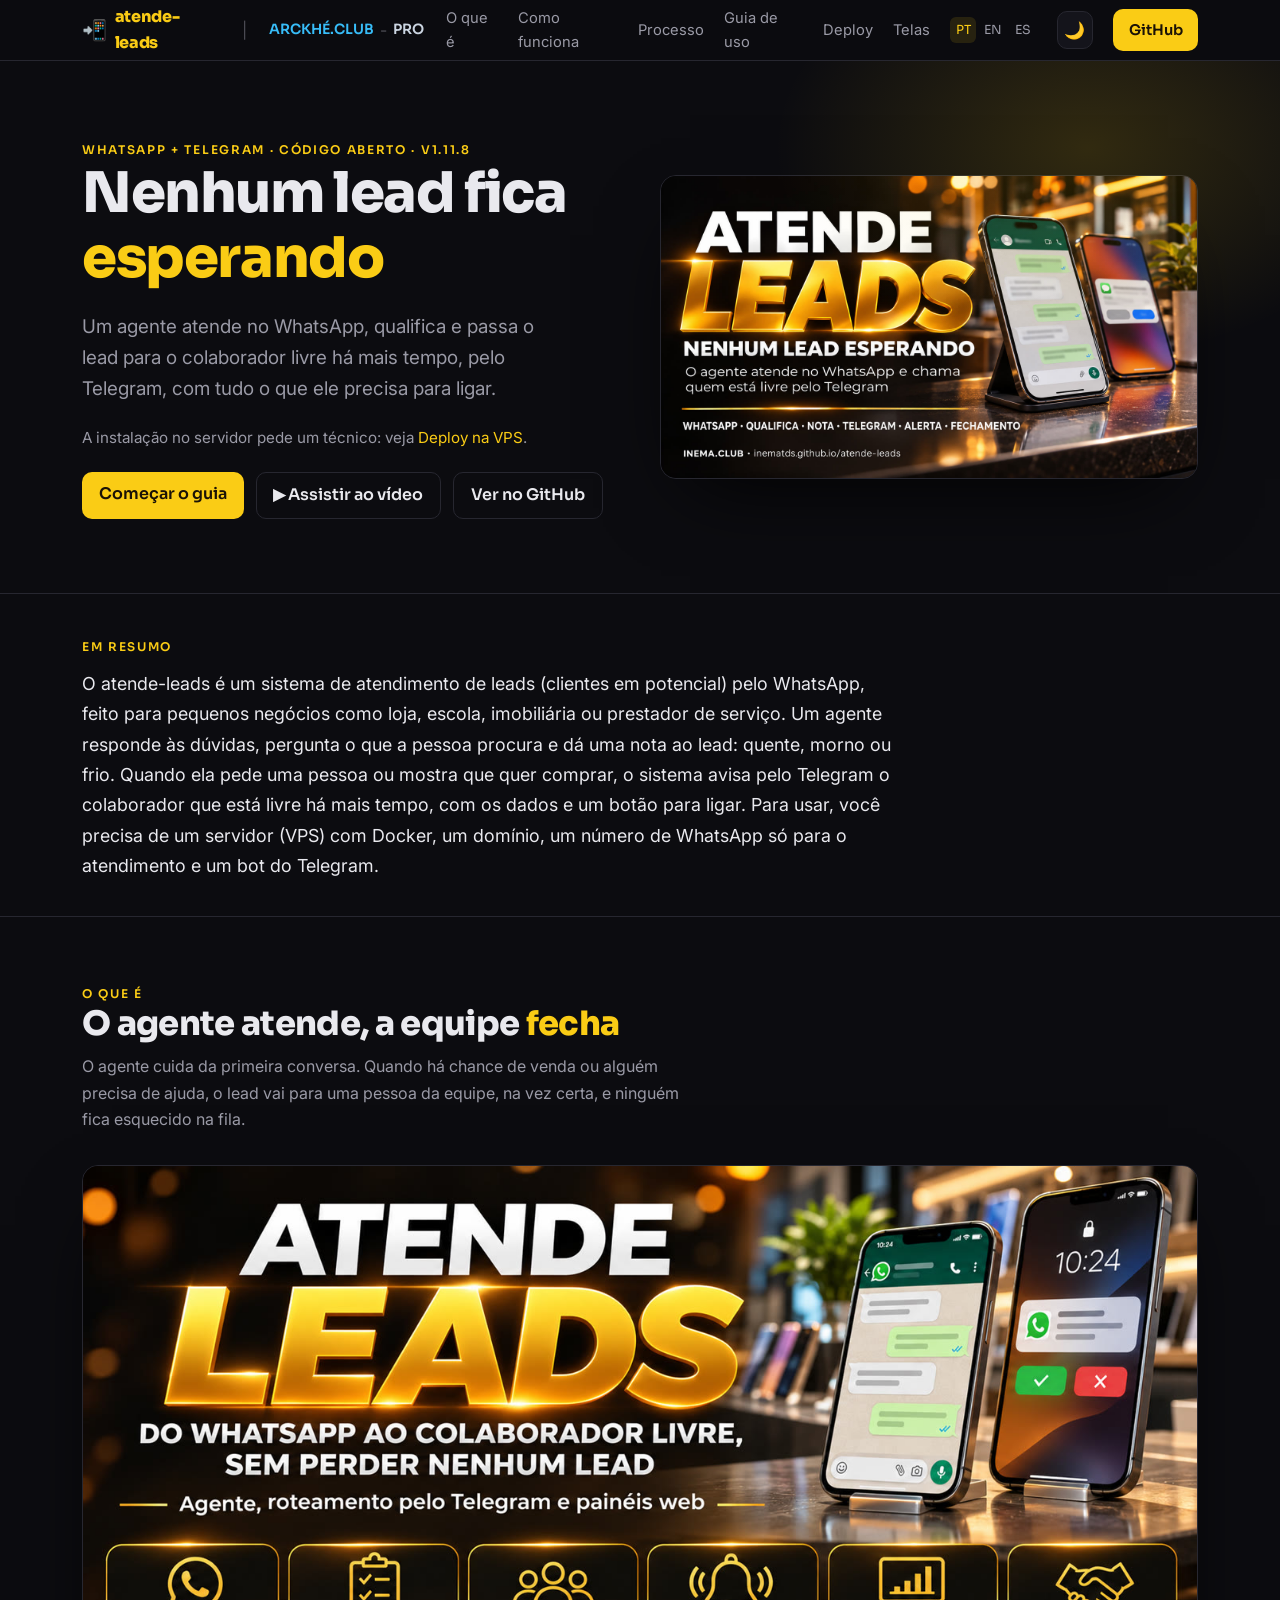
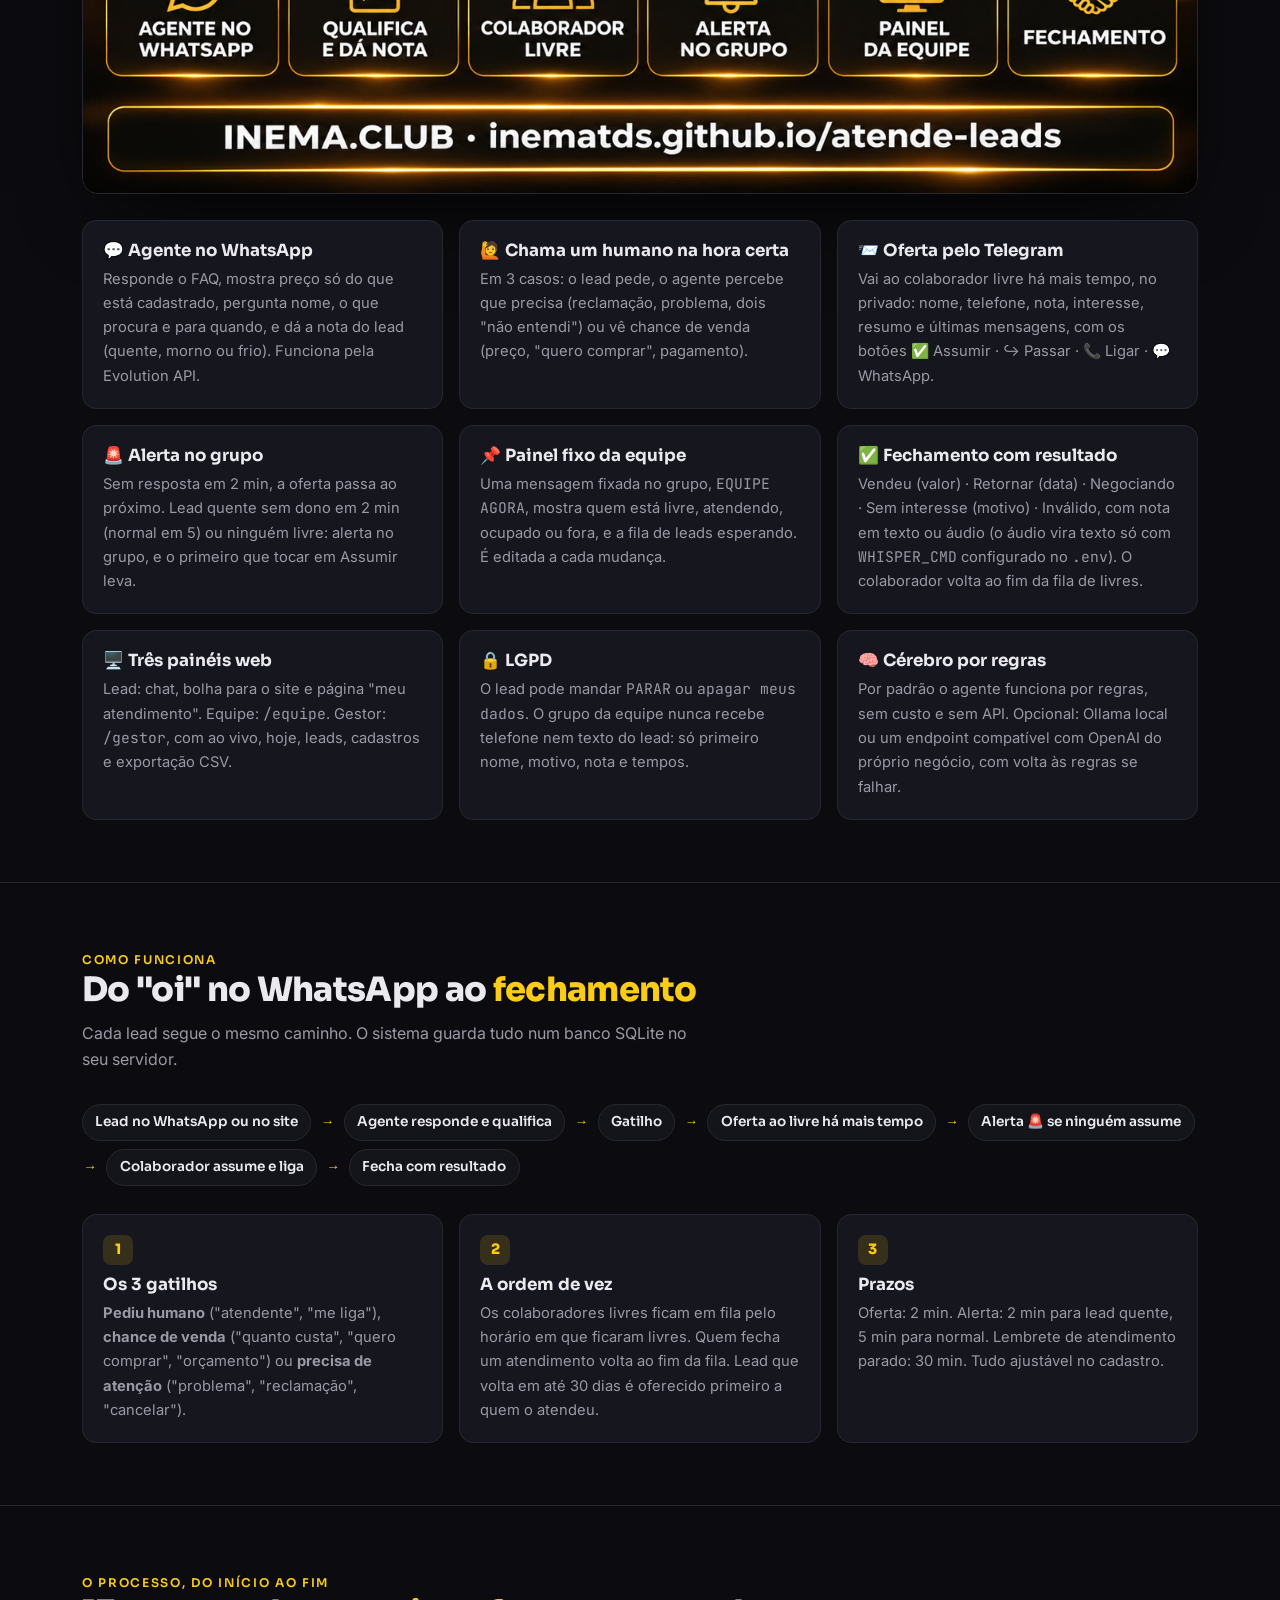
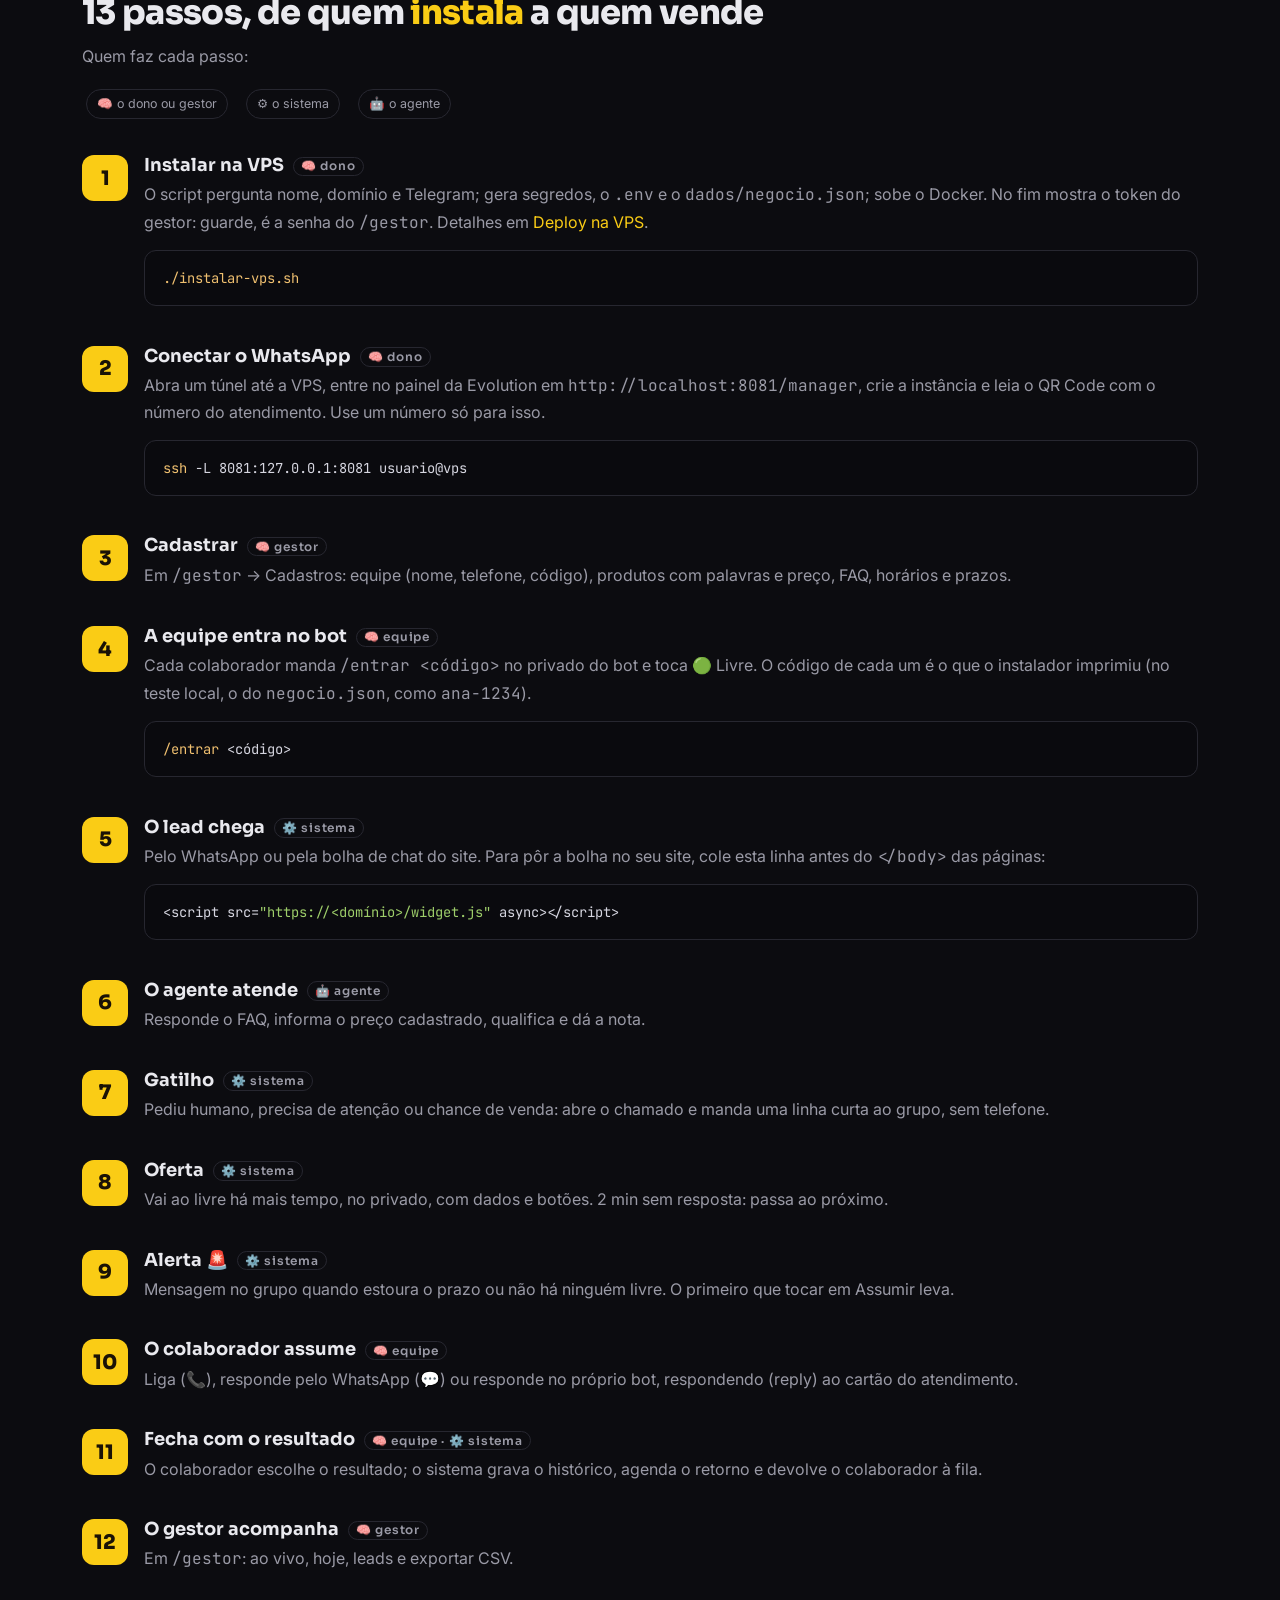
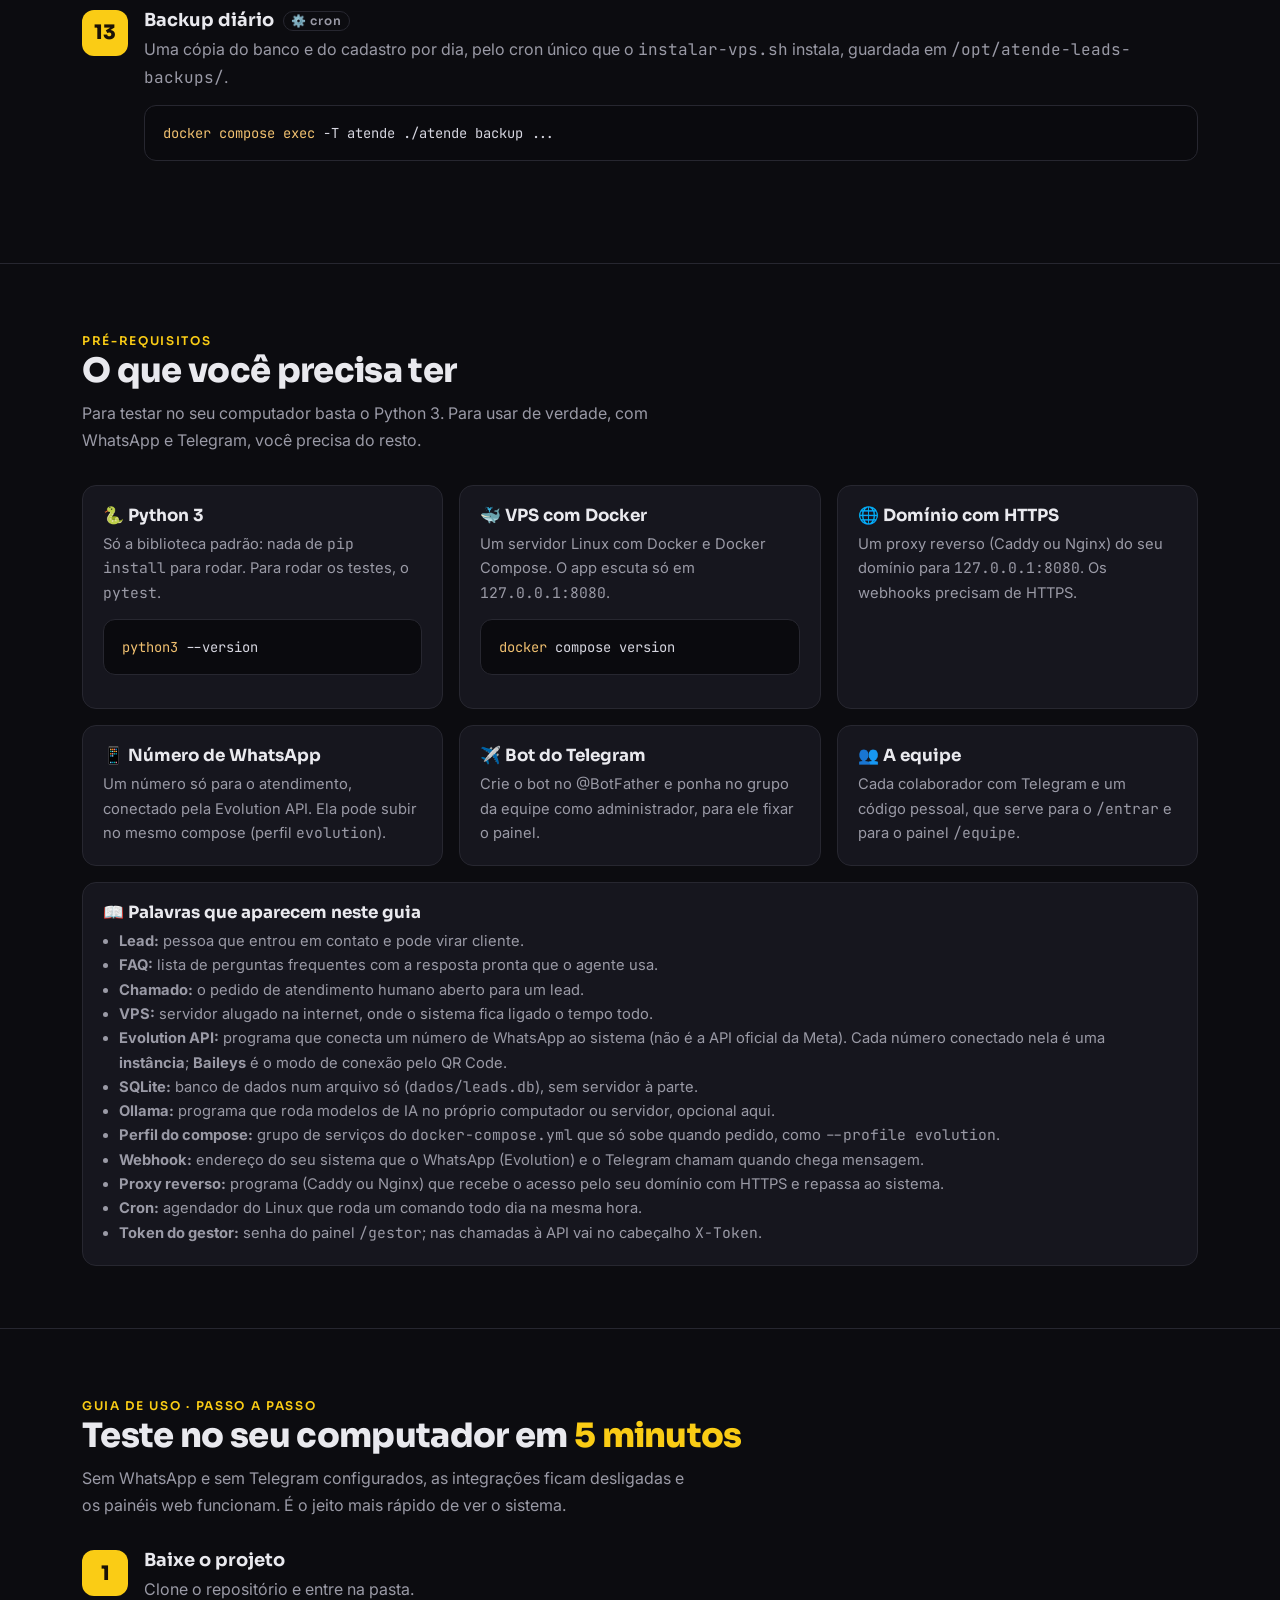
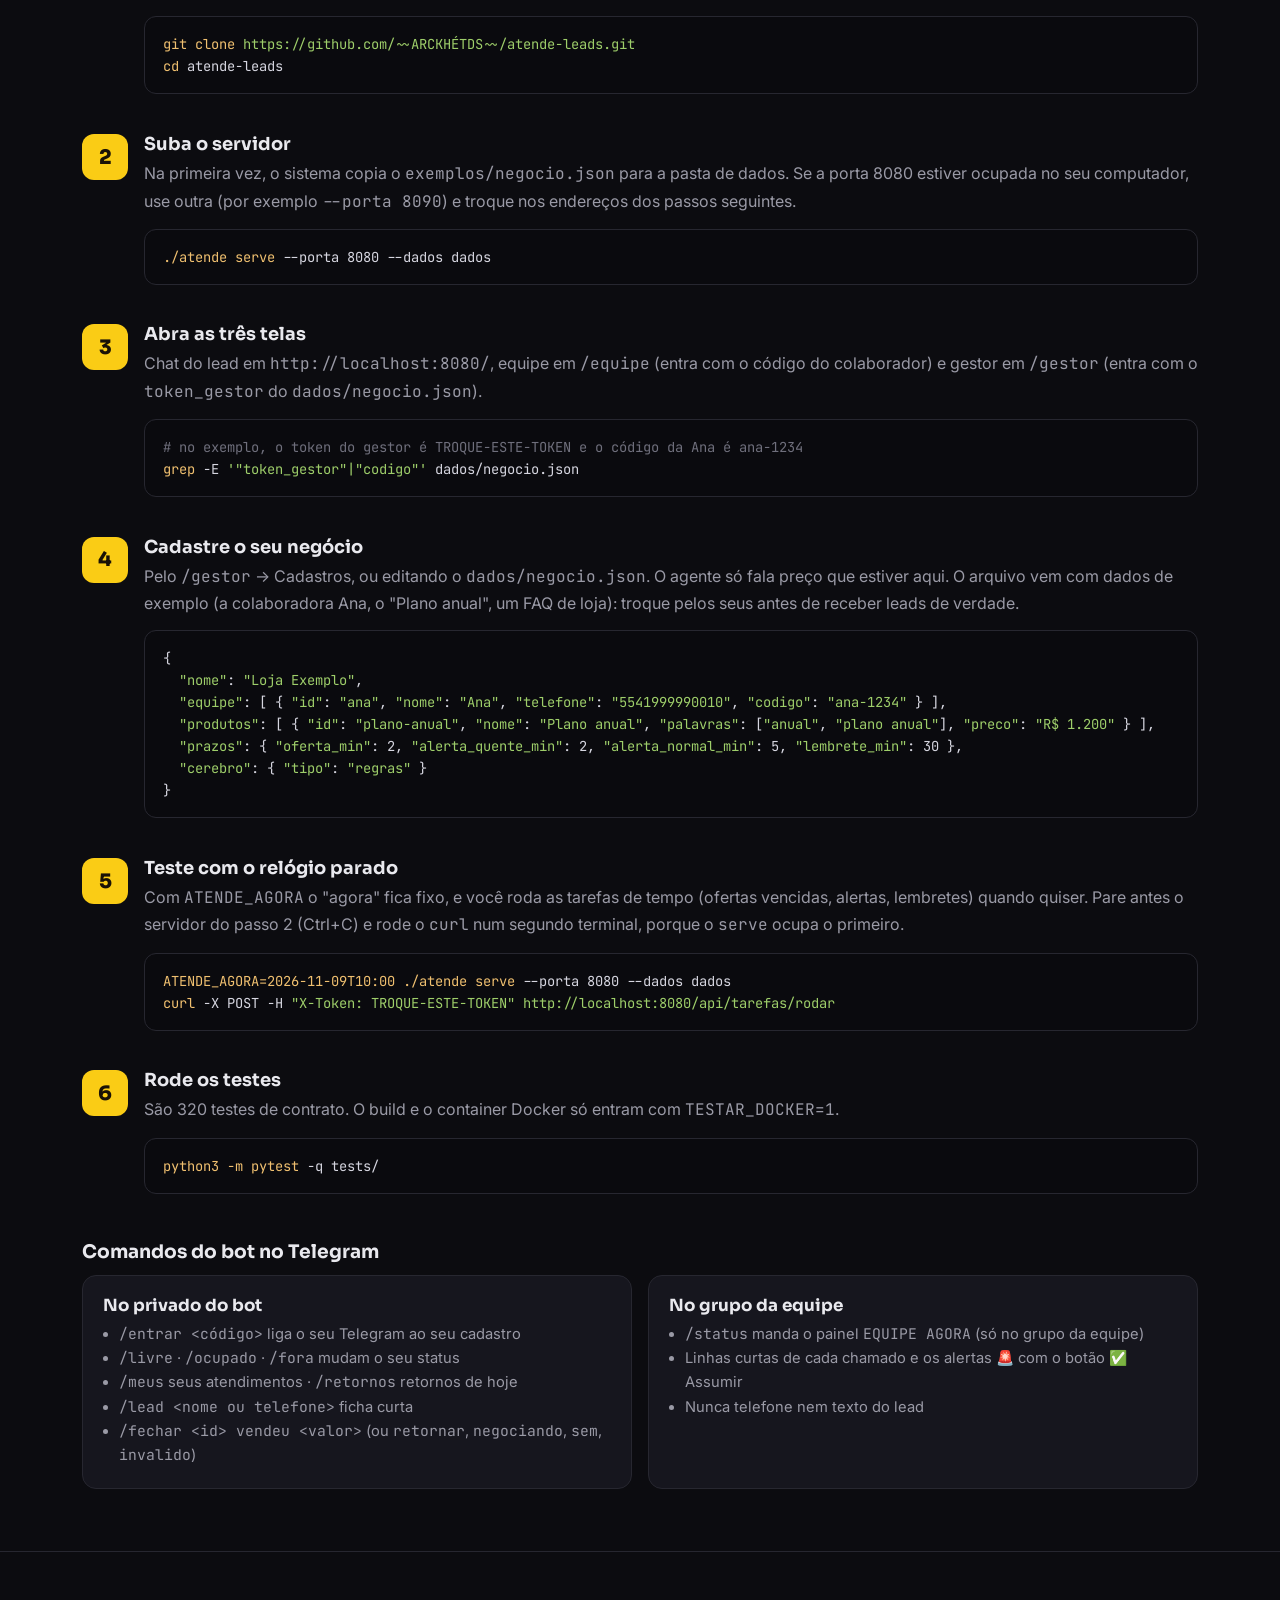
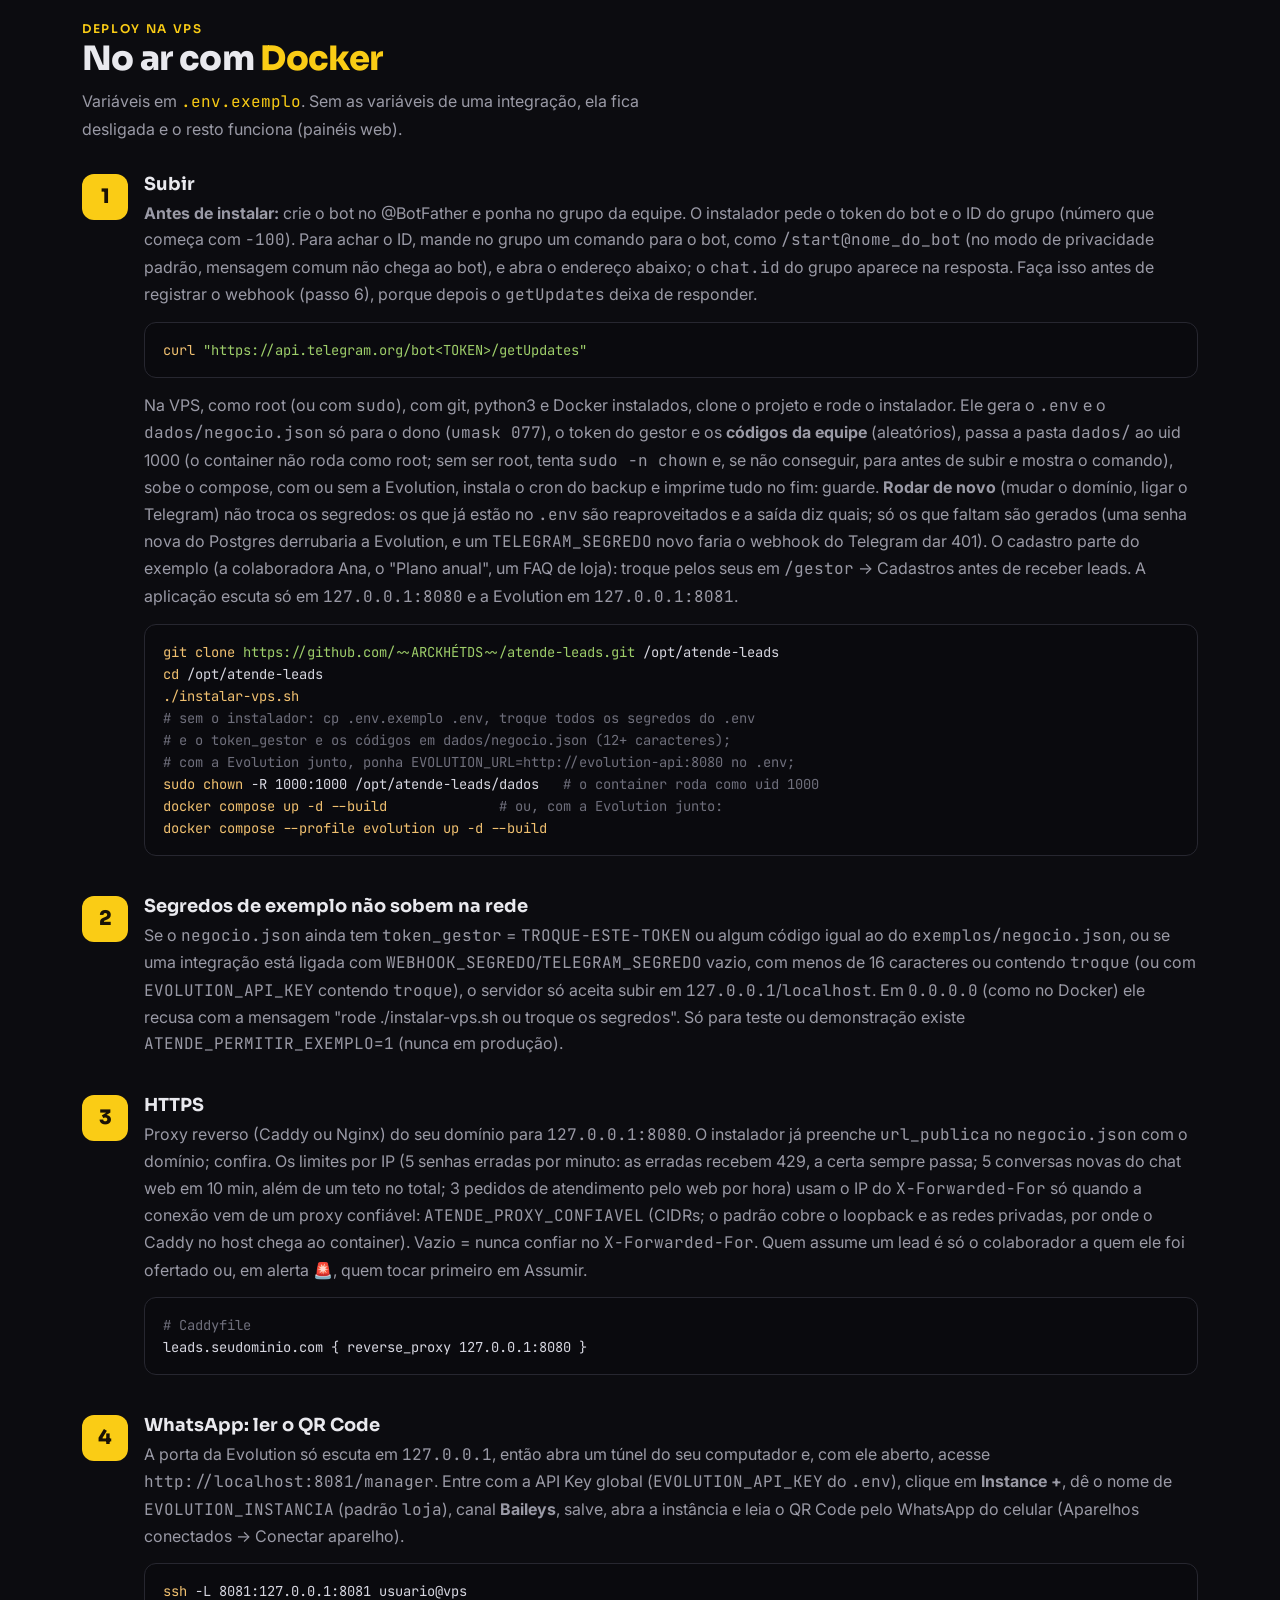
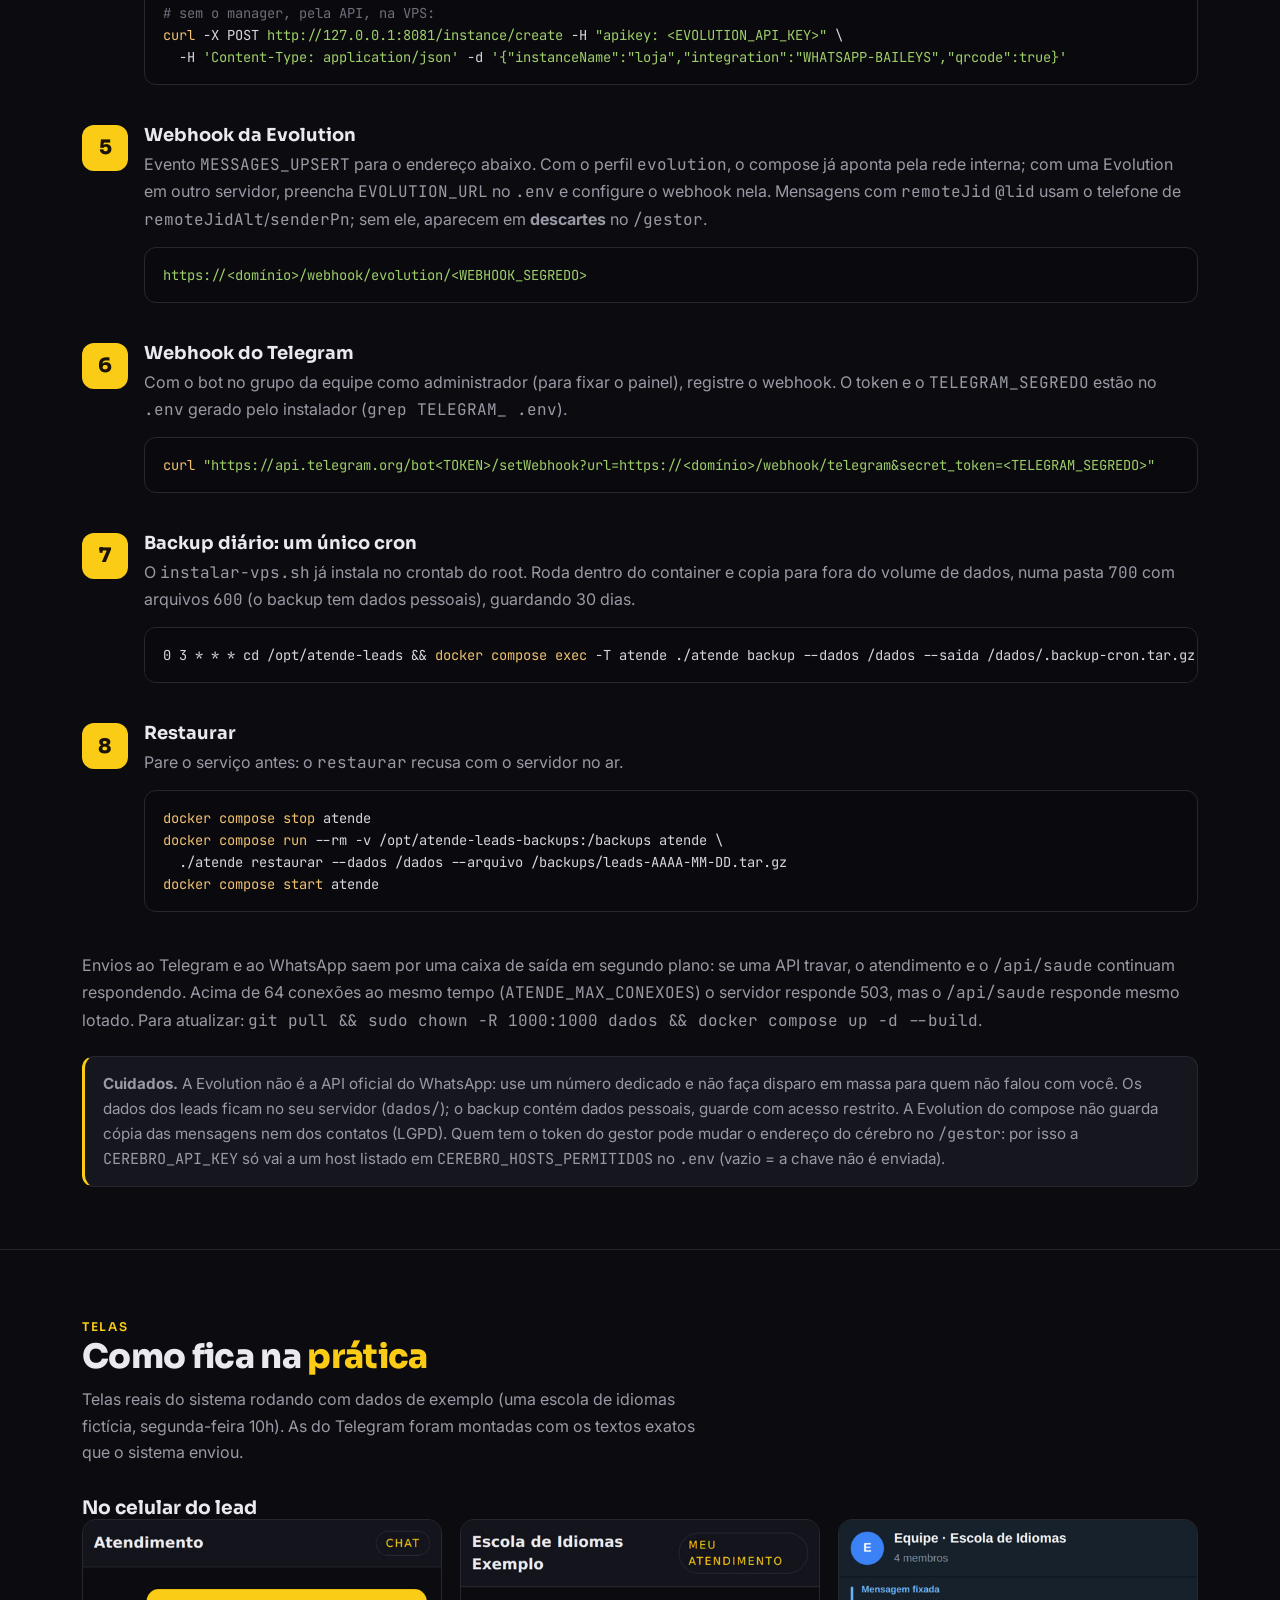
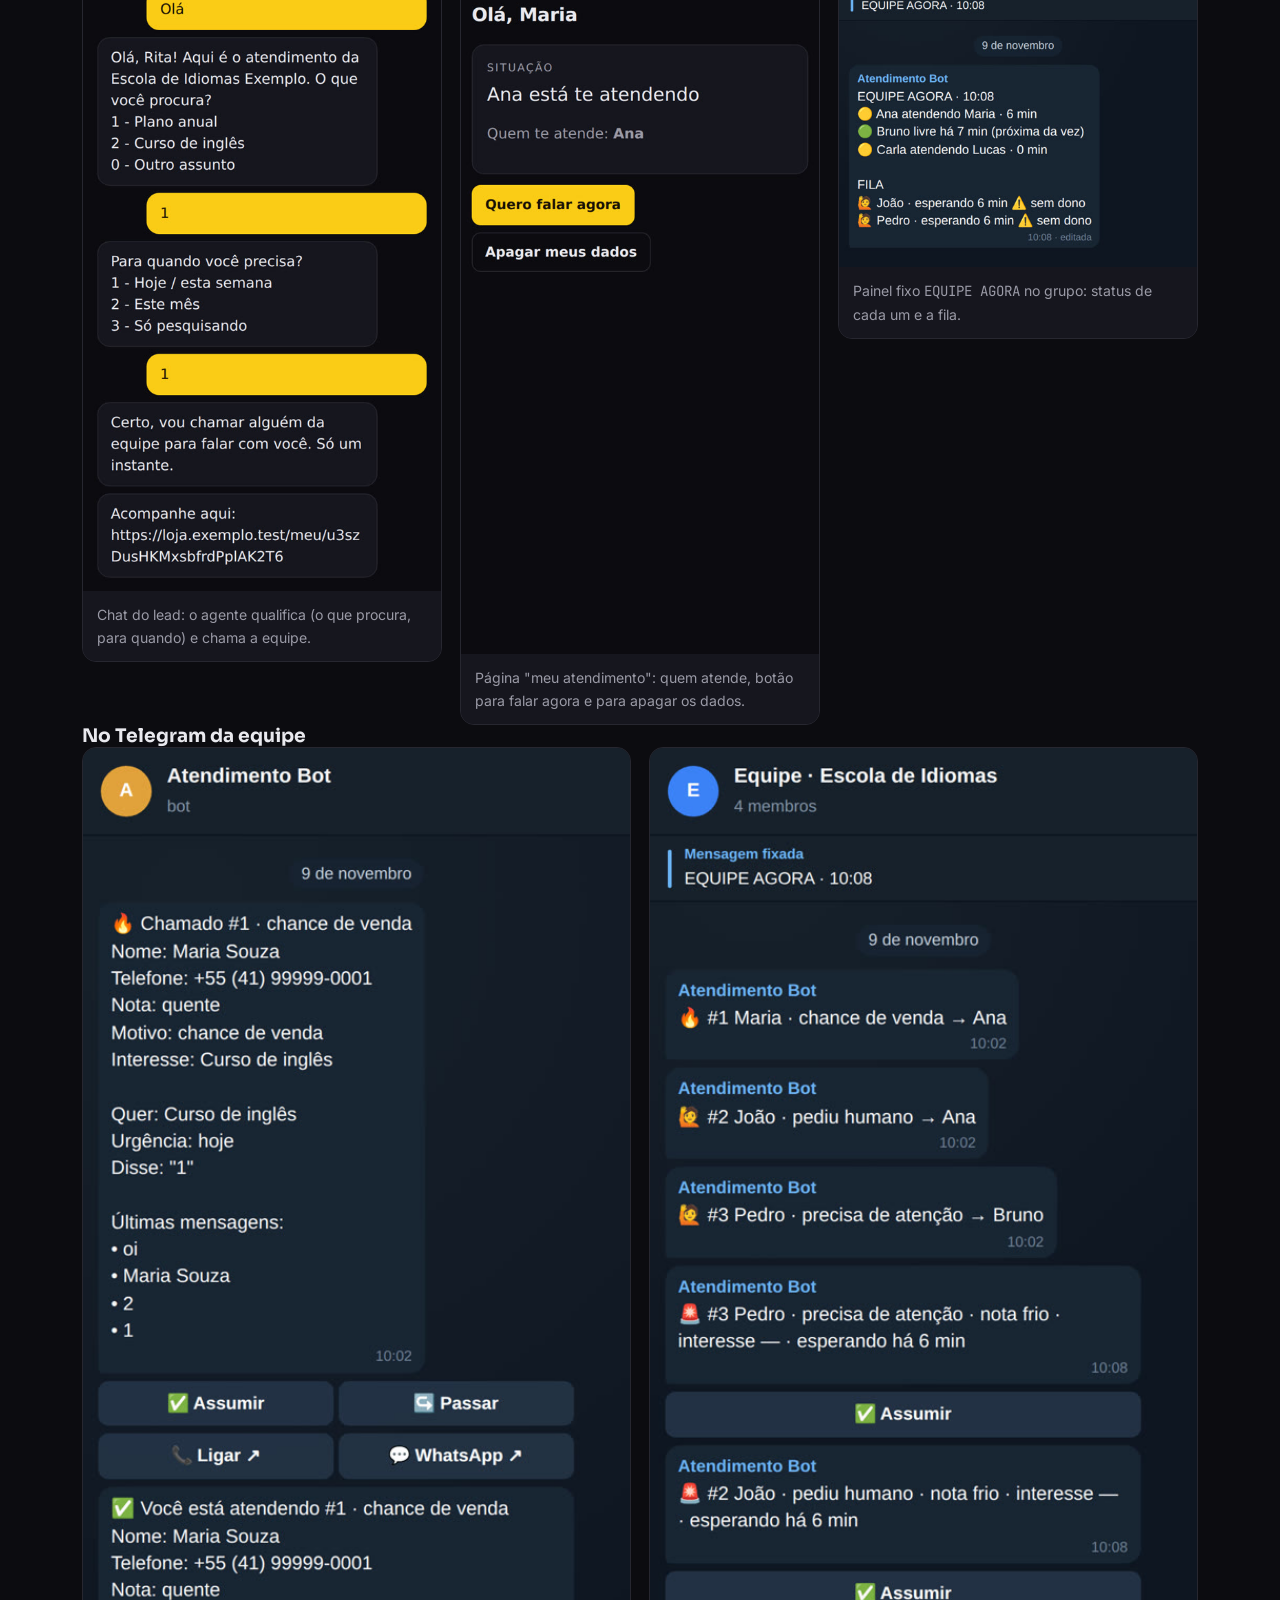
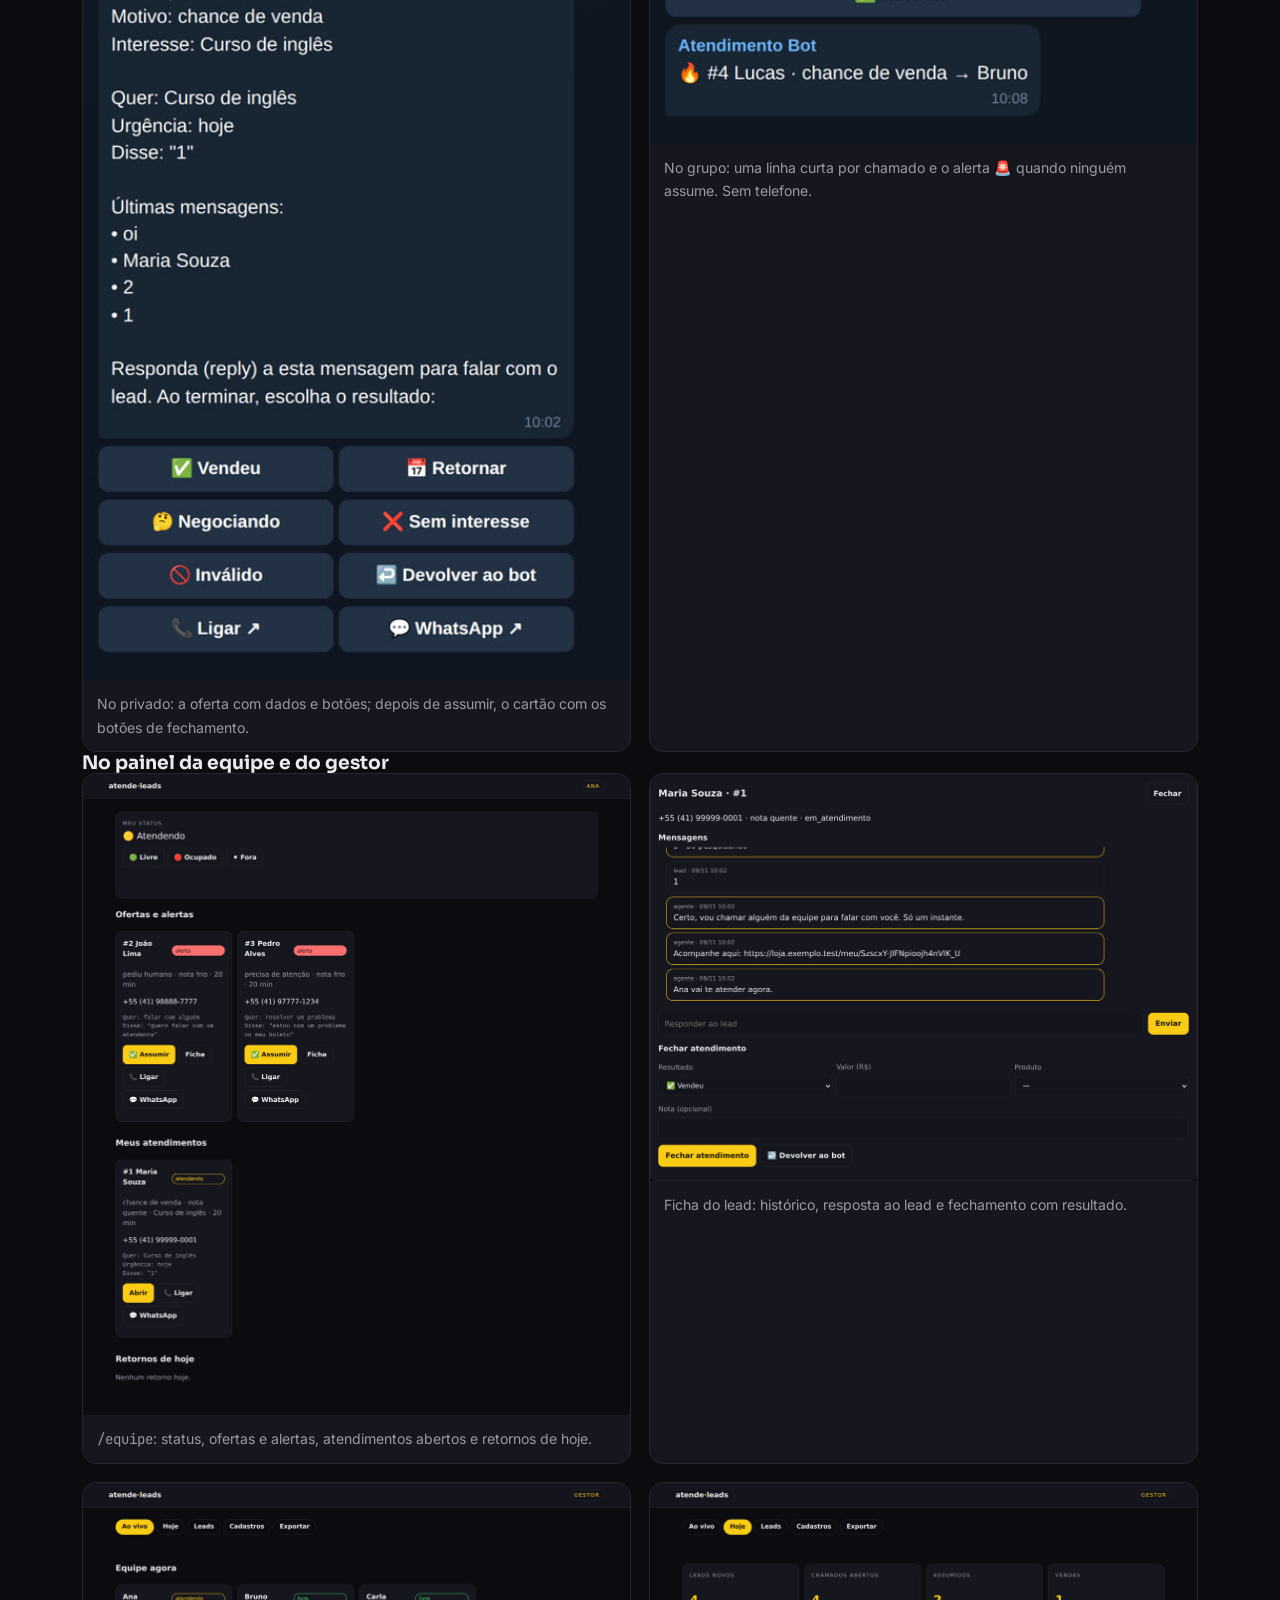
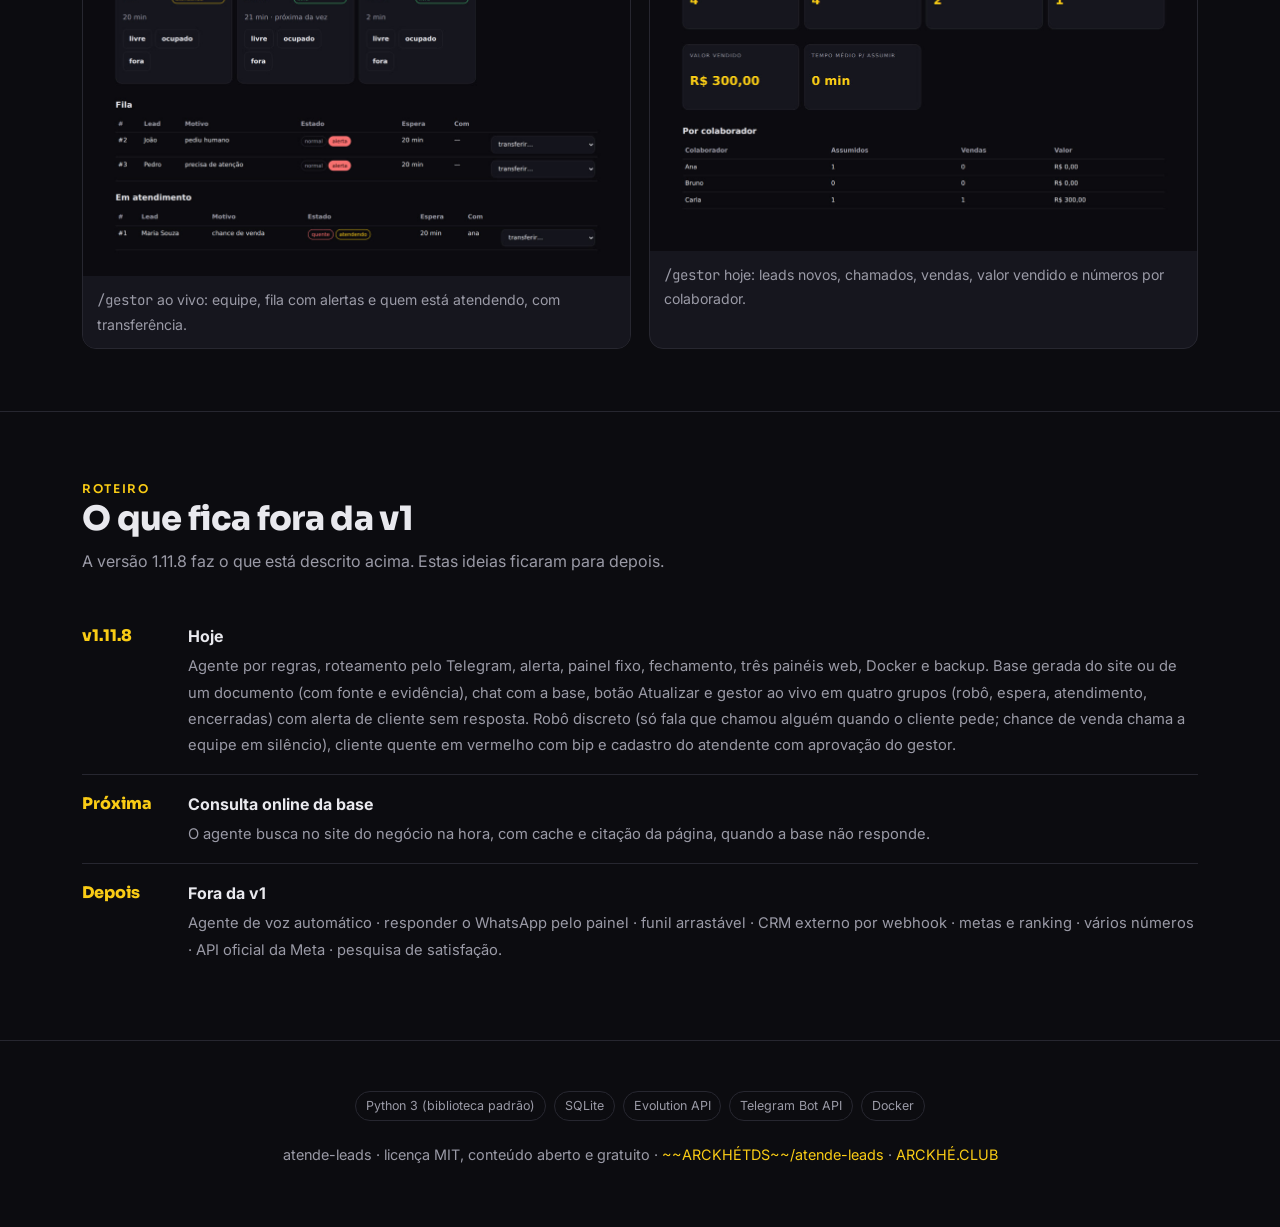
==== guia/index.html @ a9491d22 "Arckhé AI: atende-leads arckhe-atende-leads[1] — adaptado de inematds/atende-leads (MIT preservado)" ====
<!DOCTYPE html>
<html lang="pt-BR">
<head>
<meta charset="utf-8">
<meta name="viewport" content="width=device-width, initial-scale=1">
<title>atende-leads — o lead do WhatsApp na mão do colaborador livre</title>
<meta name="description" content="Agente de leads no WhatsApp que responde, qualifica, dá nota e passa o lead ao colaborador livre há mais tempo pelo Telegram, com botões para assumir e ligar. Código aberto, Docker para VPS.">
<link rel="alternate" hreflang="pt-BR" href="https://~~ARCKHÉTDS~~.github.io/atende-leads/guia/">
<link rel="alternate" hreflang="en" href="https://~~ARCKHÉTDS~~.github.io/atende-leads/guia/en/">
<link rel="alternate" hreflang="es" href="https://~~ARCKHÉTDS~~.github.io/atende-leads/guia/es/">
<link rel="preconnect" href="https://fonts.googleapis.com">
<link rel="preconnect" href="https://fonts.gstatic.com" crossorigin>
<link href="https://fonts.googleapis.com/css2?family=Sora:wght@400;600;800&family=Inter:wght@400;500;600&family=JetBrains+Mono:wght@400;600&display=swap" rel="stylesheet">
<style>
  :root{
    --bg:#0c0c10; --bg2:#14141b; --card:#16161e; --line:#272730;
    --txt:#e9e9ee; --mut:#9a9aa6; --amb:#FACC15; --amb2:#f0c070; --sky:#38bdf8; --pro:#cbd5e1;
    color-scheme:dark;
  }
  body.light{
    --bg:#f6f7f9; --bg2:#eceef2; --card:#ffffff; --line:#e1e3ea;
    --txt:#1a1a22; --mut:#5b5b68; --amb:#a16207; --amb2:#a16207; --sky:#0369a1; --pro:#b45309;
    color-scheme:light;
  }
  body.light .hero .glow{opacity:.5}
  body.light pre{background:#0e0e14;color:#d6d6e0}
  body.light pre .c{color:#8a8a98}
  body.light pre .k{color:#f0c070}
  body.light .btn{background:#FACC15}
  body.light .step .b{background:#FACC15}
  *{box-sizing:border-box}
  html{scroll-behavior:smooth}
  body{margin:0;background:var(--bg);color:var(--txt);font:16px/1.65 Inter,system-ui,sans-serif;-webkit-font-smoothing:antialiased}
  h1,h2,h3{font-family:Sora,sans-serif;line-height:1.15;margin:0}
  a{color:var(--amb);text-decoration:none}
  code,pre{font-family:"JetBrains Mono",monospace}
  .wrap{max-width:1160px;margin:0 auto;padding:0 22px}
  .mut{color:var(--mut)} .amb{color:var(--amb)}
  .chip{display:inline-block;font-size:.75rem;letter-spacing:.14em;text-transform:uppercase;color:var(--amb);font-weight:600;font-family:Sora}
  nav{position:sticky;top:0;z-index:30;backdrop-filter:blur(12px);background:rgba(12,12,16,.78);border-bottom:1px solid var(--line)}
  body.light nav{background:rgba(246,247,249,.85)}
  nav .wrap{display:flex;align-items:center;gap:22px;height:60px}
  nav .brand{display:flex;align-items:center;gap:8px;font-family:Sora;font-weight:800;letter-spacing:-.02em;color:var(--amb)}
  nav .brand .emoji{font-size:1.25rem}
  nav .sep{color:var(--mut);opacity:.45}
  nav .arckhe{color:var(--sky);font-weight:600;font-size:.88rem;font-family:Sora}
  nav .arckhe:hover{filter:brightness(1.15)}
  nav .pro{color:var(--pro);font-weight:600;font-size:.88rem;font-family:Sora}
  nav .pro:hover{filter:brightness(1.15)}
  nav .clubpro{display:inline-flex;align-items:center;gap:6px}
  nav .links{margin-left:auto;display:flex;align-items:center;gap:20px;font-size:.92rem}
  nav .links a.sec{color:var(--mut)} nav .links a.sec:hover{color:var(--txt)}
  .lang{display:inline-flex;gap:2px;font-family:Sora;font-size:.78rem}
  .lang a{color:var(--mut);padding:.2em .45em;border-radius:6px} .lang a.on{color:var(--amb);background:rgba(250,204,21,.12)}
  .tgl{background:var(--bg2);border:1px solid var(--line);color:var(--txt);width:38px;height:38px;border-radius:10px;cursor:pointer;display:inline-flex;align-items:center;justify-content:center;font-size:1.05rem}
  .tgl:hover{border-color:var(--amb)}
  .btn{display:inline-block;background:var(--amb);color:#1a1206;font-weight:600;padding:.6em 1.05em;border-radius:10px;font-family:Sora}
  .btn.ghost{background:transparent;color:var(--txt);border:1px solid var(--line)}
  @media(max-width:900px){nav .links a.sec{display:none}}
  @media(max-width:520px){nav .wrap{gap:8px;padding:8px 14px;height:auto;flex-wrap:wrap} nav .links{gap:8px;margin-left:0;width:100%;justify-content:space-between} nav .btn{padding:.45em .7em;font-size:.82rem} .tgl{width:34px;height:34px}}
  .hero{position:relative;overflow:hidden;border-bottom:1px solid var(--line)}
  .hero .glow{position:absolute;inset:-40% -20% auto auto;width:70%;height:600px;background:radial-gradient(closest-side,rgba(250,204,21,.16),transparent 70%);pointer-events:none}
  .hero .wrap{display:grid;grid-template-columns:1fr 1fr;gap:40px;align-items:center;padding:74px 22px}
  .hero h1{font-size:clamp(2.2rem,5vw,3.5rem);font-weight:800;letter-spacing:-.025em}
  .hero p.lead{font-size:1.18rem;color:var(--mut);margin:1.1em 0 1.6em;max-width:38ch}
  .hero .cta{display:flex;gap:12px;flex-wrap:wrap}
  .hero figure{margin:0;border-radius:16px;overflow:hidden;border:1px solid var(--line);box-shadow:0 30px 80px -30px #000}
  .hero figure img{width:100%;height:auto;display:block}
  .resumo{padding:38px 0 34px;border-bottom:1px solid var(--line)}
  .resumo p{font-size:1.12rem;line-height:1.7;max-width:74ch;margin:.55em 0 0}
  @media(max-width:780px){.hero .wrap{grid-template-columns:1fr;padding:48px 22px}}
  section{padding:62px 0;border-bottom:1px solid var(--line)}
  section h2{font-size:clamp(1.5rem,3.4vw,2.1rem);font-weight:800;letter-spacing:-.02em}
  section .sub{color:var(--mut);margin:.6em 0 2em;max-width:62ch}
  .grid{display:grid;gap:16px}
  .g3{grid-template-columns:repeat(3,1fr)} .g4{grid-template-columns:repeat(4,1fr)} .g2{grid-template-columns:repeat(2,1fr)}
  @media(max-width:820px){.g3,.g4{grid-template-columns:1fr 1fr}}
  @media(max-width:540px){.g2,.g3,.g4{grid-template-columns:1fr}}
  .card{background:var(--card);border:1px solid var(--line);border-radius:14px;padding:20px}
  .card h3{font-size:1.05rem;margin-bottom:.4em}
  .card p{color:var(--mut);font-size:.92rem;margin:0}
  .card ul{color:var(--mut);font-size:.92rem;margin:.4em 0 0;padding-left:1.1em}
  .num{display:inline-flex;width:30px;height:30px;align-items:center;justify-content:center;border-radius:8px;background:rgba(250,204,21,.14);color:var(--amb);font-family:Sora;font-weight:800;font-size:.9rem;margin-bottom:.7em}
  .flow{display:flex;flex-wrap:wrap;gap:8px;align-items:center;margin-top:10px}
  .flow span{background:var(--bg2);border:1px solid var(--line);border-radius:999px;padding:.45em .9em;font-size:.85rem;font-family:Sora;font-weight:600}
  .flow .arr{color:var(--amb);border:none;background:none;padding:0 .1em}
  pre{background:#0a0a0e;border:1px solid var(--line);border-radius:12px;padding:16px 18px;overflow:auto;font-size:.86rem;line-height:1.6;color:#d6d6e0}
  pre .c{color:#6f6f7c} pre .k{color:var(--amb2)} pre .s{color:#9ece6a}
  .step{display:grid;grid-template-columns:46px minmax(0,1fr);gap:16px;margin-bottom:26px}
  .step>div,.card{min-width:0}
  p code,li code,td code{overflow-wrap:anywhere}
  .step .b{width:46px;height:46px;border-radius:12px;background:var(--amb);color:#1a1206;font-family:Sora;font-weight:800;font-size:1.25rem;display:flex;align-items:center;justify-content:center}
  .step h3{font-size:1.12rem;margin-bottom:.3em}
  .step p{color:var(--mut);margin:.2em 0 .7em}
  .who{display:inline-block;font-size:.75rem;font-family:Sora;font-weight:600;letter-spacing:.06em;border:1px solid var(--line);border-radius:999px;padding:.15em .6em;margin-left:.4em;color:var(--mut);vertical-align:middle}
  .legenda{display:flex;flex-wrap:wrap;gap:10px;margin:-1em 0 2em}
  .ex{display:grid;grid-template-columns:1fr 1fr;gap:18px}
  .ex.cel{grid-template-columns:repeat(3,1fr);align-items:start}
  @media(max-width:820px){.ex.cel{grid-template-columns:1fr 1fr}}
  @media(max-width:680px){.ex,.ex.cel{grid-template-columns:1fr}}
  .ex figure{margin:0;border-radius:14px;overflow:hidden;border:1px solid var(--line);background:var(--card)}
  .ex figure img{width:100%;height:auto;display:block}
  .ex figcaption{padding:12px 14px;font-size:.88rem;color:var(--mut);background:var(--card)}
  .ex h3{font-size:1.05rem;margin:28px 0 12px}
  .phase{display:flex;gap:14px;padding:16px 0;border-bottom:1px solid var(--line)}
  .phase:last-child{border:none}
  .phase .tag{flex:0 0 92px;font-family:Sora;font-weight:800;color:var(--amb)}
  .phase .d strong{display:block;margin-bottom:.2em}
  .phase .d span{color:var(--mut);font-size:.92rem}
  .aviso{background:var(--card);border:1px solid var(--line);border-left:3px solid var(--amb);border-radius:12px;padding:14px 18px;color:var(--mut);font-size:.95rem}
  footer{padding:46px 0;text-align:center;color:var(--mut);font-size:.9rem}
  .pill{display:inline-block;border:1px solid var(--line);border-radius:999px;padding:.3em .8em;font-size:.78rem;color:var(--mut);margin:4px}
</style>
</head>
<body>

<nav><div class="wrap">
  <a class="brand" href="#top"><span class="emoji">📲</span> atende-leads</a>
  <span class="sep">|</span>
  <span class="clubpro">
    <a class="arckhe" href="https://linnoff88-dev.github.io/arckhe-ai" target="_blank" rel="noopener">ARCKHÉ.CLUB</a>
    <span class="sep">-</span>
    <a class="pro" href="https://linnoff88-dev.github.io/arckhe-ai" target="_blank" rel="noopener">PRO</a>
  </span>
  <div class="links">
    <a class="sec" href="#oque">O que é</a>
    <a class="sec" href="#fluxo">Como funciona</a>
    <a class="sec" href="#processo">Processo</a>
    <a class="sec" href="#guia">Guia de uso</a>
    <a class="sec" href="#deploy">Deploy</a>
    <a class="sec" href="#exemplos">Telas</a>
    <span class="lang"><a class="on" href="./">PT</a><a href="en/">EN</a><a href="es/">ES</a></span>
    <button class="tgl" id="themeToggle" aria-label="Alternar tema" title="Alternar tema">🌙</button>
    <a class="btn" href="https://github.com/~~ARCKHÉTDS~~/atende-leads" target="_blank" rel="noopener">GitHub</a>
  </div>
</div></nav>

<header class="hero" id="top">
  <div class="glow"></div>
  <div class="wrap">
    <div>
      <span class="chip">WhatsApp + Telegram · código aberto · v1.11.8</span>
      <h1>Nenhum lead fica <span class="amb">esperando</span></h1>
      <p class="lead">Um agente atende no WhatsApp, qualifica e passa o lead para o colaborador livre há mais tempo, pelo Telegram, com tudo o que ele precisa para ligar.</p>
      <p class="mut" style="margin:-.6em 0 1.4em;font-size:.95rem">A instalação no servidor pede um técnico: veja <a href="#deploy">Deploy na VPS</a>.</p>
      <div class="cta">
        <a class="btn" href="#guia">Começar o guia</a>
        <a class="btn ghost" href="../videos/">▶ Assistir ao vídeo</a>
        <a class="btn ghost" href="https://github.com/~~ARCKHÉTDS~~/atende-leads" target="_blank" rel="noopener">Ver no GitHub</a>
      </div>
    </div>
    <figure><img src="assets/banner.jpg" alt="Banner do atende-leads: nenhum lead esperando, o agente atende no WhatsApp e chama quem está livre pelo Telegram"></figure>
  </div>
</header>

<section id="resumo" class="resumo"><div class="wrap">
  <span class="chip">Em resumo</span>
  <p>O atende-leads é um sistema de atendimento de leads (clientes em potencial) pelo WhatsApp, feito para pequenos negócios como loja, escola, imobiliária ou prestador de serviço. Um agente responde às dúvidas, pergunta o que a pessoa procura e dá uma nota ao lead: quente, morno ou frio. Quando ela pede uma pessoa ou mostra que quer comprar, o sistema avisa pelo Telegram o colaborador que está livre há mais tempo, com os dados e um botão para ligar. Para usar, você precisa de um servidor (VPS) com Docker, um domínio, um número de WhatsApp só para o atendimento e um bot do Telegram.</p>
</div></section>

<section id="oque"><div class="wrap">
  <span class="chip">O que é</span>
  <h2>O agente atende, a equipe <span class="amb">fecha</span></h2>
  <p class="sub">O agente cuida da primeira conversa. Quando há chance de venda ou alguém precisa de ajuda, o lead vai para uma pessoa da equipe, na vez certa, e ninguém fica esquecido na fila.</p>
  <figure style="margin:0 0 26px;border-radius:16px;overflow:hidden;border:1px solid var(--line);box-shadow:0 30px 80px -30px #000"><img src="assets/banner-grade.jpg" alt="Do WhatsApp ao colaborador livre: agente no WhatsApp, qualifica e dá nota, colaborador livre, alerta no grupo, painel da equipe, fechamento" loading="lazy" style="width:100%;display:block"></figure>
  <div class="grid g3">
    <div class="card"><h3>💬 Agente no WhatsApp</h3><p>Responde o FAQ, mostra preço só do que está cadastrado, pergunta nome, o que procura e para quando, e dá a nota do lead (quente, morno ou frio). Funciona pela Evolution API.</p></div>
    <div class="card"><h3>🙋 Chama um humano na hora certa</h3><p>Em 3 casos: o lead pede, o agente percebe que precisa (reclamação, problema, dois "não entendi") ou vê chance de venda (preço, "quero comprar", pagamento).</p></div>
    <div class="card"><h3>📨 Oferta pelo Telegram</h3><p>Vai ao colaborador livre há mais tempo, no privado: nome, telefone, nota, interesse, resumo e últimas mensagens, com os botões ✅ Assumir · ↪️ Passar · 📞 Ligar · 💬 WhatsApp.</p></div>
    <div class="card"><h3>🚨 Alerta no grupo</h3><p>Sem resposta em 2 min, a oferta passa ao próximo. Lead quente sem dono em 2 min (normal em 5) ou ninguém livre: alerta no grupo, e o primeiro que tocar em Assumir leva.</p></div>
    <div class="card"><h3>📌 Painel fixo da equipe</h3><p>Uma mensagem fixada no grupo, <code>EQUIPE AGORA</code>, mostra quem está livre, atendendo, ocupado ou fora, e a fila de leads esperando. É editada a cada mudança.</p></div>
    <div class="card"><h3>✅ Fechamento com resultado</h3><p>Vendeu (valor) · Retornar (data) · Negociando · Sem interesse (motivo) · Inválido, com nota em texto ou áudio (o áudio vira texto só com <code>WHISPER_CMD</code> configurado no <code>.env</code>). O colaborador volta ao fim da fila de livres.</p></div>
  </div>
  <div class="grid g3" style="margin-top:16px">
    <div class="card"><h3>🖥️ Três painéis web</h3><p>Lead: chat, bolha para o site e página "meu atendimento". Equipe: <code>/equipe</code>. Gestor: <code>/gestor</code>, com ao vivo, hoje, leads, cadastros e exportação CSV.</p></div>
    <div class="card"><h3>🔒 LGPD</h3><p>O lead pode mandar <code>PARAR</code> ou <code>apagar meus dados</code>. O grupo da equipe nunca recebe telefone nem texto do lead: só primeiro nome, motivo, nota e tempos.</p></div>
    <div class="card"><h3>🧠 Cérebro por regras</h3><p>Por padrão o agente funciona por regras, sem custo e sem API. Opcional: Ollama local ou um endpoint compatível com OpenAI do próprio negócio, com volta às regras se falhar.</p></div>
  </div>
</div></section>

<section id="fluxo"><div class="wrap">
  <span class="chip">Como funciona</span>
  <h2>Do "oi" no WhatsApp ao <span class="amb">fechamento</span></h2>
  <p class="sub">Cada lead segue o mesmo caminho. O sistema guarda tudo num banco SQLite no seu servidor.</p>
  <div class="flow">
    <span>Lead no WhatsApp ou no site</span><span class="arr">→</span>
    <span>Agente responde e qualifica</span><span class="arr">→</span>
    <span>Gatilho</span><span class="arr">→</span>
    <span>Oferta ao livre há mais tempo</span><span class="arr">→</span>
    <span>Alerta 🚨 se ninguém assume</span><span class="arr">→</span>
    <span>Colaborador assume e liga</span><span class="arr">→</span>
    <span>Fecha com resultado</span>
  </div>
  <div class="grid g3" style="margin-top:28px">
    <div class="card"><div class="num">1</div><h3>Os 3 gatilhos</h3><p><b>Pediu humano</b> ("atendente", "me liga"), <b>chance de venda</b> ("quanto custa", "quero comprar", "orçamento") ou <b>precisa de atenção</b> ("problema", "reclamação", "cancelar").</p></div>
    <div class="card"><div class="num">2</div><h3>A ordem de vez</h3><p>Os colaboradores livres ficam em fila pelo horário em que ficaram livres. Quem fecha um atendimento volta ao fim da fila. Lead que volta em até 30 dias é oferecido primeiro a quem o atendeu.</p></div>
    <div class="card"><div class="num">3</div><h3>Prazos</h3><p>Oferta: 2 min. Alerta: 2 min para lead quente, 5 min para normal. Lembrete de atendimento parado: 30 min. Tudo ajustável no cadastro.</p></div>
  </div>
</div></section>

<section id="processo"><div class="wrap">
  <span class="chip">O processo, do início ao fim</span>
  <h2>13 passos, de quem <span class="amb">instala</span> a quem vende</h2>
  <p class="sub">Quem faz cada passo:</p>
  <div class="legenda"><span class="pill">🧠 o dono ou gestor</span><span class="pill">⚙️ o sistema</span><span class="pill">🤖 o agente</span></div>

  <div class="step"><div class="b">1</div><div>
    <h3>Instalar na VPS <span class="who">🧠 dono</span></h3>
    <p>O script pergunta nome, domínio e Telegram; gera segredos, o <code>.env</code> e o <code>dados/negocio.json</code>; sobe o Docker. No fim mostra o token do gestor: guarde, é a senha do <code>/gestor</code>. Detalhes em <a href="#deploy">Deploy na VPS</a>.</p>
<pre><span class="k">./instalar-vps.sh</span></pre>
  </div></div>
  <div class="step"><div class="b">2</div><div>
    <h3>Conectar o WhatsApp <span class="who">🧠 dono</span></h3>
    <p>Abra um túnel até a VPS, entre no painel da Evolution em <code>http://localhost:8081/manager</code>, crie a instância e leia o QR Code com o número do atendimento. Use um número só para isso.</p>
<pre><span class="k">ssh</span> -L 8081:127.0.0.1:8081 usuario@vps</pre>
  </div></div>
  <div class="step"><div class="b">3</div><div>
    <h3>Cadastrar <span class="who">🧠 gestor</span></h3>
    <p>Em <code>/gestor</code> → Cadastros: equipe (nome, telefone, código), produtos com palavras e preço, FAQ, horários e prazos.</p>
  </div></div>
  <div class="step"><div class="b">4</div><div>
    <h3>A equipe entra no bot <span class="who">🧠 equipe</span></h3>
    <p>Cada colaborador manda <code>/entrar &lt;código&gt;</code> no privado do bot e toca 🟢 Livre. O código de cada um é o que o instalador imprimiu (no teste local, o do <code>negocio.json</code>, como <code>ana-1234</code>).</p>
<pre><span class="k">/entrar</span> &lt;código&gt;</pre>
  </div></div>
  <div class="step"><div class="b">5</div><div>
    <h3>O lead chega <span class="who">⚙️ sistema</span></h3>
    <p>Pelo WhatsApp ou pela bolha de chat do site. Para pôr a bolha no seu site, cole esta linha antes do <code>&lt;/body&gt;</code> das páginas:</p>
<pre>&lt;script src=<span class="s">"https://&lt;domínio&gt;/widget.js"</span> async&gt;&lt;/script&gt;</pre>
  </div></div>
  <div class="step"><div class="b">6</div><div>
    <h3>O agente atende <span class="who">🤖 agente</span></h3>
    <p>Responde o FAQ, informa o preço cadastrado, qualifica e dá a nota.</p>
  </div></div>
  <div class="step"><div class="b">7</div><div>
    <h3>Gatilho <span class="who">⚙️ sistema</span></h3>
    <p>Pediu humano, precisa de atenção ou chance de venda: abre o chamado e manda uma linha curta ao grupo, sem telefone.</p>
  </div></div>
  <div class="step"><div class="b">8</div><div>
    <h3>Oferta <span class="who">⚙️ sistema</span></h3>
    <p>Vai ao livre há mais tempo, no privado, com dados e botões. 2 min sem resposta: passa ao próximo.</p>
  </div></div>
  <div class="step"><div class="b">9</div><div>
    <h3>Alerta 🚨 <span class="who">⚙️ sistema</span></h3>
    <p>Mensagem no grupo quando estoura o prazo ou não há ninguém livre. O primeiro que tocar em Assumir leva.</p>
  </div></div>
  <div class="step"><div class="b">10</div><div>
    <h3>O colaborador assume <span class="who">🧠 equipe</span></h3>
    <p>Liga (📞), responde pelo WhatsApp (💬) ou responde no próprio bot, respondendo (reply) ao cartão do atendimento.</p>
  </div></div>
  <div class="step"><div class="b">11</div><div>
    <h3>Fecha com o resultado <span class="who">🧠 equipe · ⚙️ sistema</span></h3>
    <p>O colaborador escolhe o resultado; o sistema grava o histórico, agenda o retorno e devolve o colaborador à fila.</p>
  </div></div>
  <div class="step"><div class="b">12</div><div>
    <h3>O gestor acompanha <span class="who">🧠 gestor</span></h3>
    <p>Em <code>/gestor</code>: ao vivo, hoje, leads e exportar CSV.</p>
  </div></div>
  <div class="step"><div class="b">13</div><div>
    <h3>Backup diário <span class="who">⚙️ cron</span></h3>
    <p>Uma cópia do banco e do cadastro por dia, pelo cron único que o <code>instalar-vps.sh</code> instala, guardada em <code>/opt/atende-leads-backups/</code>.</p>
<pre><span class="k">docker compose exec</span> -T atende ./atende backup ...</pre>
  </div></div>
</div></section>

<section id="pre"><div class="wrap">
  <span class="chip">Pré-requisitos</span>
  <h2>O que você precisa ter</h2>
  <p class="sub">Para testar no seu computador basta o Python 3. Para usar de verdade, com WhatsApp e Telegram, você precisa do resto.</p>
  <div class="grid g3">
    <div class="card"><h3>🐍 Python 3</h3><p>Só a biblioteca padrão: nada de <code>pip install</code> para rodar. Para rodar os testes, o <code>pytest</code>.</p><pre><span class="k">python3</span> --version</pre></div>
    <div class="card"><h3>🐳 VPS com Docker</h3><p>Um servidor Linux com Docker e Docker Compose. O app escuta só em <code>127.0.0.1:8080</code>.</p><pre><span class="k">docker</span> compose version</pre></div>
    <div class="card"><h3>🌐 Domínio com HTTPS</h3><p>Um proxy reverso (Caddy ou Nginx) do seu domínio para <code>127.0.0.1:8080</code>. Os webhooks precisam de HTTPS.</p></div>
    <div class="card"><h3>📱 Número de WhatsApp</h3><p>Um número só para o atendimento, conectado pela Evolution API. Ela pode subir no mesmo compose (perfil <code>evolution</code>).</p></div>
    <div class="card"><h3>✈️ Bot do Telegram</h3><p>Crie o bot no @BotFather e ponha no grupo da equipe como administrador, para ele fixar o painel.</p></div>
    <div class="card"><h3>👥 A equipe</h3><p>Cada colaborador com Telegram e um código pessoal, que serve para o <code>/entrar</code> e para o painel <code>/equipe</code>.</p></div>
  </div>
  <div class="card" style="margin-top:16px"><h3>📖 Palavras que aparecem neste guia</h3><ul>
    <li><b>Lead:</b> pessoa que entrou em contato e pode virar cliente.</li>
    <li><b>FAQ:</b> lista de perguntas frequentes com a resposta pronta que o agente usa.</li>
    <li><b>Chamado:</b> o pedido de atendimento humano aberto para um lead.</li>
    <li><b>VPS:</b> servidor alugado na internet, onde o sistema fica ligado o tempo todo.</li>
    <li><b>Evolution API:</b> programa que conecta um número de WhatsApp ao sistema (não é a API oficial da Meta). Cada número conectado nela é uma <b>instância</b>; <b>Baileys</b> é o modo de conexão pelo QR Code.</li>
    <li><b>SQLite:</b> banco de dados num arquivo só (<code>dados/leads.db</code>), sem servidor à parte.</li>
    <li><b>Ollama:</b> programa que roda modelos de IA no próprio computador ou servidor, opcional aqui.</li>
    <li><b>Perfil do compose:</b> grupo de serviços do <code>docker-compose.yml</code> que só sobe quando pedido, como <code>--profile evolution</code>.</li>
    <li><b>Webhook:</b> endereço do seu sistema que o WhatsApp (Evolution) e o Telegram chamam quando chega mensagem.</li>
    <li><b>Proxy reverso:</b> programa (Caddy ou Nginx) que recebe o acesso pelo seu domínio com HTTPS e repassa ao sistema.</li>
    <li><b>Cron:</b> agendador do Linux que roda um comando todo dia na mesma hora.</li>
    <li><b>Token do gestor:</b> senha do painel <code>/gestor</code>; nas chamadas à API vai no cabeçalho <code>X-Token</code>.</li>
  </ul></div>
</div></section>

<section id="guia"><div class="wrap">
  <span class="chip">Guia de uso · passo a passo</span>
  <h2>Teste no seu computador em <span class="amb">5 minutos</span></h2>
  <p class="sub">Sem WhatsApp e sem Telegram configurados, as integrações ficam desligadas e os painéis web funcionam. É o jeito mais rápido de ver o sistema.</p>

  <div class="step"><div class="b">1</div><div>
    <h3>Baixe o projeto</h3>
    <p>Clone o repositório e entre na pasta.</p>
<pre><span class="k">git clone</span> <span class="s">https://github.com/~~ARCKHÉTDS~~/atende-leads.git</span>
<span class="k">cd</span> atende-leads</pre>
  </div></div>
  <div class="step"><div class="b">2</div><div>
    <h3>Suba o servidor</h3>
    <p>Na primeira vez, o sistema copia o <code>exemplos/negocio.json</code> para a pasta de dados. Se a porta 8080 estiver ocupada no seu computador, use outra (por exemplo <code>--porta 8090</code>) e troque nos endereços dos passos seguintes.</p>
<pre><span class="k">./atende serve</span> --porta 8080 --dados dados</pre>
  </div></div>
  <div class="step"><div class="b">3</div><div>
    <h3>Abra as três telas</h3>
    <p>Chat do lead em <code>http://localhost:8080/</code>, equipe em <code>/equipe</code> (entra com o código do colaborador) e gestor em <code>/gestor</code> (entra com o <code>token_gestor</code> do <code>dados/negocio.json</code>).</p>
<pre><span class="c"># no exemplo, o token do gestor é TROQUE-ESTE-TOKEN e o código da Ana é ana-1234</span>
<span class="k">grep</span> -E <span class="s">'"token_gestor"|"codigo"'</span> dados/negocio.json</pre>
  </div></div>
  <div class="step"><div class="b">4</div><div>
    <h3>Cadastre o seu negócio</h3>
    <p>Pelo <code>/gestor</code> → Cadastros, ou editando o <code>dados/negocio.json</code>. O agente só fala preço que estiver aqui. O arquivo vem com dados de exemplo (a colaboradora Ana, o "Plano anual", um FAQ de loja): troque pelos seus antes de receber leads de verdade.</p>
<pre>{
  <span class="s">"nome"</span>: <span class="s">"Loja Exemplo"</span>,
  <span class="s">"equipe"</span>: [ { <span class="s">"id"</span>: <span class="s">"ana"</span>, <span class="s">"nome"</span>: <span class="s">"Ana"</span>, <span class="s">"telefone"</span>: <span class="s">"5541999990010"</span>, <span class="s">"codigo"</span>: <span class="s">"ana-1234"</span> } ],
  <span class="s">"produtos"</span>: [ { <span class="s">"id"</span>: <span class="s">"plano-anual"</span>, <span class="s">"nome"</span>: <span class="s">"Plano anual"</span>, <span class="s">"palavras"</span>: [<span class="s">"anual"</span>, <span class="s">"plano anual"</span>], <span class="s">"preco"</span>: <span class="s">"R$ 1.200"</span> } ],
  <span class="s">"prazos"</span>: { <span class="s">"oferta_min"</span>: 2, <span class="s">"alerta_quente_min"</span>: 2, <span class="s">"alerta_normal_min"</span>: 5, <span class="s">"lembrete_min"</span>: 30 },
  <span class="s">"cerebro"</span>: { <span class="s">"tipo"</span>: <span class="s">"regras"</span> }
}</pre>
  </div></div>
  <div class="step"><div class="b">5</div><div>
    <h3>Teste com o relógio parado</h3>
    <p>Com <code>ATENDE_AGORA</code> o "agora" fica fixo, e você roda as tarefas de tempo (ofertas vencidas, alertas, lembretes) quando quiser. Pare antes o servidor do passo 2 (Ctrl+C) e rode o <code>curl</code> num segundo terminal, porque o <code>serve</code> ocupa o primeiro.</p>
<pre><span class="k">ATENDE_AGORA=2026-11-09T10:00 ./atende serve</span> --porta 8080 --dados dados
<span class="k">curl</span> -X POST -H <span class="s">"X-Token: TROQUE-ESTE-TOKEN"</span> <span class="s">http://localhost:8080/api/tarefas/rodar</span></pre>
  </div></div>
  <div class="step"><div class="b">6</div><div>
    <h3>Rode os testes</h3>
    <p>São 320 testes de contrato. O build e o container Docker só entram com <code>TESTAR_DOCKER=1</code>.</p>
<pre><span class="k">python3 -m pytest</span> -q tests/</pre>
  </div></div>

  <h3 style="margin:34px 0 12px">Comandos do bot no Telegram</h3>
  <div class="grid g2">
    <div class="card"><h3>No privado do bot</h3><ul>
      <li><code>/entrar &lt;código&gt;</code> liga o seu Telegram ao seu cadastro</li>
      <li><code>/livre</code> · <code>/ocupado</code> · <code>/fora</code> mudam o seu status</li>
      <li><code>/meus</code> seus atendimentos · <code>/retornos</code> retornos de hoje</li>
      <li><code>/lead &lt;nome ou telefone&gt;</code> ficha curta</li>
      <li><code>/fechar &lt;id&gt; vendeu &lt;valor&gt;</code> (ou <code>retornar</code>, <code>negociando</code>, <code>sem</code>, <code>invalido</code>)</li>
    </ul></div>
    <div class="card"><h3>No grupo da equipe</h3><ul>
      <li><code>/status</code> manda o painel <code>EQUIPE AGORA</code> (só no grupo da equipe)</li>
      <li>Linhas curtas de cada chamado e os alertas 🚨 com o botão ✅ Assumir</li>
      <li>Nunca telefone nem texto do lead</li>
    </ul></div>
  </div>
</div></section>

<section id="deploy"><div class="wrap">
  <span class="chip">Deploy na VPS</span>
  <h2>No ar com <span class="amb">Docker</span></h2>
  <p class="sub">Variáveis em <a href="https://github.com/~~ARCKHÉTDS~~/atende-leads/blob/main/.env.exemplo" target="_blank" rel="noopener"><code>.env.exemplo</code></a>. Sem as variáveis de uma integração, ela fica desligada e o resto funciona (painéis web).</p>

  <div class="step"><div class="b">1</div><div>
    <h3>Subir</h3>
    <p><b>Antes de instalar:</b> crie o bot no @BotFather e ponha no grupo da equipe. O instalador pede o token do bot e o ID do grupo (número que começa com <code>-100</code>). Para achar o ID, mande no grupo um comando para o bot, como <code>/start@nome_do_bot</code> (no modo de privacidade padrão, mensagem comum não chega ao bot), e abra o endereço abaixo; o <code>chat.id</code> do grupo aparece na resposta. Faça isso antes de registrar o webhook (passo 6), porque depois o <code>getUpdates</code> deixa de responder.</p>
<pre><span class="k">curl</span> <span class="s">"https://api.telegram.org/bot&lt;TOKEN&gt;/getUpdates"</span></pre>
    <p>Na VPS, como root (ou com <code>sudo</code>), com git, python3 e Docker instalados, clone o projeto e rode o instalador. Ele gera o <code>.env</code> e o <code>dados/negocio.json</code> só para o dono (<code>umask 077</code>), o token do gestor e os <b>códigos da equipe</b> (aleatórios), passa a pasta <code>dados/</code> ao uid 1000 (o container não roda como root; sem ser root, tenta <code>sudo -n chown</code> e, se não conseguir, para antes de subir e mostra o comando), sobe o compose, com ou sem a Evolution, instala o cron do backup e imprime tudo no fim: guarde. <b>Rodar de novo</b> (mudar o domínio, ligar o Telegram) não troca os segredos: os que já estão no <code>.env</code> são reaproveitados e a saída diz quais; só os que faltam são gerados (uma senha nova do Postgres derrubaria a Evolution, e um <code>TELEGRAM_SEGREDO</code> novo faria o webhook do Telegram dar 401). O cadastro parte do exemplo (a colaboradora Ana, o "Plano anual", um FAQ de loja): troque pelos seus em <code>/gestor</code> → Cadastros antes de receber leads. A aplicação escuta só em <code>127.0.0.1:8080</code> e a Evolution em <code>127.0.0.1:8081</code>.</p>
<pre><span class="k">git clone</span> <span class="s">https://github.com/~~ARCKHÉTDS~~/atende-leads.git</span> /opt/atende-leads
<span class="k">cd</span> /opt/atende-leads
<span class="k">./instalar-vps.sh</span>
<span class="c"># sem o instalador: cp .env.exemplo .env, troque todos os segredos do .env</span>
<span class="c"># e o token_gestor e os códigos em dados/negocio.json (12+ caracteres);</span>
<span class="c"># com a Evolution junto, ponha EVOLUTION_URL=http://evolution-api:8080 no .env;</span>
<span class="k">sudo chown</span> -R 1000:1000 /opt/atende-leads/dados   <span class="c"># o container roda como uid 1000</span>
<span class="k">docker compose up -d --build</span>              <span class="c"># ou, com a Evolution junto:</span>
<span class="k">docker compose --profile evolution up -d --build</span></pre>
  </div></div>
  <div class="step"><div class="b">2</div><div>
    <h3>Segredos de exemplo não sobem na rede</h3>
    <p>Se o <code>negocio.json</code> ainda tem <code>token_gestor</code> = <code>TROQUE-ESTE-TOKEN</code> ou algum código igual ao do <code>exemplos/negocio.json</code>, ou se uma integração está ligada com <code>WEBHOOK_SEGREDO</code>/<code>TELEGRAM_SEGREDO</code> vazio, com menos de 16 caracteres ou contendo <code>troque</code> (ou com <code>EVOLUTION_API_KEY</code> contendo <code>troque</code>), o servidor só aceita subir em <code>127.0.0.1</code>/<code>localhost</code>. Em <code>0.0.0.0</code> (como no Docker) ele recusa com a mensagem "rode ./instalar-vps.sh ou troque os segredos". Só para teste ou demonstração existe <code>ATENDE_PERMITIR_EXEMPLO=1</code> (nunca em produção).</p>
  </div></div>
  <div class="step"><div class="b">3</div><div>
    <h3>HTTPS</h3>
    <p>Proxy reverso (Caddy ou Nginx) do seu domínio para <code>127.0.0.1:8080</code>. O instalador já preenche <code>url_publica</code> no <code>negocio.json</code> com o domínio; confira. Os limites por IP (5 senhas erradas por minuto: as erradas recebem 429, a certa sempre passa; 5 conversas novas do chat web em 10 min, além de um teto no total; 3 pedidos de atendimento pelo web por hora) usam o IP do <code>X-Forwarded-For</code> só quando a conexão vem de um proxy confiável: <code>ATENDE_PROXY_CONFIAVEL</code> (CIDRs; o padrão cobre o loopback e as redes privadas, por onde o Caddy no host chega ao container). Vazio = nunca confiar no <code>X-Forwarded-For</code>. Quem assume um lead é só o colaborador a quem ele foi ofertado ou, em alerta 🚨, quem tocar primeiro em Assumir.</p>
<pre><span class="c"># Caddyfile</span>
leads.seudominio.com { reverse_proxy 127.0.0.1:8080 }</pre>
  </div></div>
  <div class="step"><div class="b">4</div><div>
    <h3>WhatsApp: ler o QR Code</h3>
    <p>A porta da Evolution só escuta em <code>127.0.0.1</code>, então abra um túnel do seu computador e, com ele aberto, acesse <code>http://localhost:8081/manager</code>. Entre com a API Key global (<code>EVOLUTION_API_KEY</code> do <code>.env</code>), clique em <b>Instance +</b>, dê o nome de <code>EVOLUTION_INSTANCIA</code> (padrão <code>loja</code>), canal <b>Baileys</b>, salve, abra a instância e leia o QR Code pelo WhatsApp do celular (Aparelhos conectados → Conectar aparelho).</p>
<pre><span class="k">ssh</span> -L 8081:127.0.0.1:8081 usuario@vps
<span class="c"># sem o manager, pela API, na VPS:</span>
<span class="k">curl</span> -X POST <span class="s">http://127.0.0.1:8081/instance/create</span> -H <span class="s">"apikey: &lt;EVOLUTION_API_KEY&gt;"</span> \
  -H <span class="s">'Content-Type: application/json'</span> -d <span class="s">'{"instanceName":"loja","integration":"WHATSAPP-BAILEYS","qrcode":true}'</span></pre>
  </div></div>
  <div class="step"><div class="b">5</div><div>
    <h3>Webhook da Evolution</h3>
    <p>Evento <code>MESSAGES_UPSERT</code> para o endereço abaixo. Com o perfil <code>evolution</code>, o compose já aponta pela rede interna; com uma Evolution em outro servidor, preencha <code>EVOLUTION_URL</code> no <code>.env</code> e configure o webhook nela. Mensagens com <code>remoteJid</code> <code>@lid</code> usam o telefone de <code>remoteJidAlt</code>/<code>senderPn</code>; sem ele, aparecem em <b>descartes</b> no <code>/gestor</code>.</p>
<pre><span class="s">https://&lt;domínio&gt;/webhook/evolution/&lt;WEBHOOK_SEGREDO&gt;</span></pre>
  </div></div>
  <div class="step"><div class="b">6</div><div>
    <h3>Webhook do Telegram</h3>
    <p>Com o bot no grupo da equipe como administrador (para fixar o painel), registre o webhook. O token e o <code>TELEGRAM_SEGREDO</code> estão no <code>.env</code> gerado pelo instalador (<code>grep TELEGRAM_ .env</code>).</p>
<pre><span class="k">curl</span> <span class="s">"https://api.telegram.org/bot&lt;TOKEN&gt;/setWebhook?url=https://&lt;domínio&gt;/webhook/telegram&amp;secret_token=&lt;TELEGRAM_SEGREDO&gt;"</span></pre>
  </div></div>
  <div class="step"><div class="b">7</div><div>
    <h3>Backup diário: um único cron</h3>
    <p>O <code>instalar-vps.sh</code> já instala no crontab do root. Roda dentro do container e copia para fora do volume de dados, numa pasta <code>700</code> com arquivos <code>600</code> (o backup tem dados pessoais), guardando 30 dias.</p>
<pre>0 3 * * * cd /opt/atende-leads &amp;&amp; <span class="k">docker compose exec</span> -T atende ./atende backup --dados /dados --saida /dados/.backup-cron.tar.gz &amp;&amp; install -d -m 700 /opt/atende-leads-backups &amp;&amp; f=/opt/atende-leads-backups/leads-$(date +\%F).tar.gz &amp;&amp; mv /opt/atende-leads/dados/.backup-cron.tar.gz $f &amp;&amp; chmod 600 $f &amp;&amp; find /opt/atende-leads-backups -name 'leads-*.tar.gz' -mtime +30 -delete <span class="c"># atende-leads-backup</span></pre>
  </div></div>
  <div class="step"><div class="b">8</div><div>
    <h3>Restaurar</h3>
    <p>Pare o serviço antes: o <code>restaurar</code> recusa com o servidor no ar.</p>
<pre><span class="k">docker compose stop</span> atende
<span class="k">docker compose run</span> --rm -v /opt/atende-leads-backups:/backups atende \
  ./atende restaurar --dados /dados --arquivo /backups/leads-AAAA-MM-DD.tar.gz
<span class="k">docker compose start</span> atende</pre>
  </div></div>
  <p class="mut" style="margin:0 0 22px">Envios ao Telegram e ao WhatsApp saem por uma caixa de saída em segundo plano: se uma API travar, o atendimento e o <code>/api/saude</code> continuam respondendo. Acima de 64 conexões ao mesmo tempo (<code>ATENDE_MAX_CONEXOES</code>) o servidor responde 503, mas o <code>/api/saude</code> responde mesmo lotado. Para atualizar: <code>git pull &amp;&amp; sudo chown -R 1000:1000 dados &amp;&amp; docker compose up -d --build</code>.</p>

  <div class="aviso"><b>Cuidados.</b> A Evolution não é a API oficial do WhatsApp: use um número dedicado e não faça disparo em massa para quem não falou com você. Os dados dos leads ficam no seu servidor (<code>dados/</code>); o backup contém dados pessoais, guarde com acesso restrito. A Evolution do compose não guarda cópia das mensagens nem dos contatos (LGPD). Quem tem o token do gestor pode mudar o endereço do cérebro no <code>/gestor</code>: por isso a <code>CEREBRO_API_KEY</code> só vai a um host listado em <code>CEREBRO_HOSTS_PERMITIDOS</code> no <code>.env</code> (vazio = a chave não é enviada).</div>
</div></section>

<section id="exemplos"><div class="wrap">
  <span class="chip">Telas</span>
  <h2>Como fica na <span class="amb">prática</span></h2>
  <p class="sub">Telas reais do sistema rodando com dados de exemplo (uma escola de idiomas fictícia, segunda-feira 10h). As do Telegram foram montadas com os textos exatos que o sistema enviou.</p>

  <h3>No celular do lead</h3>
  <div class="ex cel">
    <figure><img src="assets/print-chat.jpg" alt="Chat web do lead: o agente pergunta o que procura, a urgência e chama a equipe" loading="lazy"><figcaption>Chat do lead: o agente qualifica (o que procura, para quando) e chama a equipe.</figcaption></figure>
    <figure><img src="assets/print-meu.jpg" alt="Página meu atendimento: Ana está te atendendo" loading="lazy"><figcaption>Página "meu atendimento": quem atende, botão para falar agora e para apagar os dados.</figcaption></figure>
    <figure><img src="assets/print-tg-painel.jpg" alt="Painel EQUIPE AGORA fixado no grupo do Telegram" loading="lazy"><figcaption>Painel fixo <code>EQUIPE AGORA</code> no grupo: status de cada um e a fila.</figcaption></figure>
  </div>

  <h3>No Telegram da equipe</h3>
  <div class="ex">
    <figure><img src="assets/print-tg-privado.jpg" alt="Oferta no privado do Telegram com os botões Assumir, Passar, Ligar e WhatsApp, e o cartão do atendimento com os botões de fechamento" loading="lazy"><figcaption>No privado: a oferta com dados e botões; depois de assumir, o cartão com os botões de fechamento.</figcaption></figure>
    <figure><img src="assets/print-tg-grupo.jpg" alt="Grupo da equipe com as linhas curtas dos chamados e dois alertas com o botão Assumir" loading="lazy"><figcaption>No grupo: uma linha curta por chamado e o alerta 🚨 quando ninguém assume. Sem telefone.</figcaption></figure>
  </div>

  <h3>No painel da equipe e do gestor</h3>
  <div class="ex">
    <figure><img src="assets/print-equipe.jpg" alt="Painel da equipe: meu status, ofertas e alertas, meus atendimentos" loading="lazy"><figcaption><code>/equipe</code>: status, ofertas e alertas, atendimentos abertos e retornos de hoje.</figcaption></figure>
    <figure><img src="assets/print-equipe-ficha.jpg" alt="Ficha do lead com mensagens, resposta ao lead e formulário de fechamento" loading="lazy"><figcaption>Ficha do lead: histórico, resposta ao lead e fechamento com resultado.</figcaption></figure>
    <figure><img src="assets/print-gestor-aovivo.jpg" alt="Painel do gestor ao vivo: equipe agora, fila e em atendimento" loading="lazy"><figcaption><code>/gestor</code> ao vivo: equipe, fila com alertas e quem está atendendo, com transferência.</figcaption></figure>
    <figure><img src="assets/print-gestor-hoje.jpg" alt="Painel do gestor hoje: leads novos, chamados, vendas e valor vendido" loading="lazy"><figcaption><code>/gestor</code> hoje: leads novos, chamados, vendas, valor vendido e números por colaborador.</figcaption></figure>
  </div>
</div></section>

<section id="roadmap"><div class="wrap">
  <span class="chip">Roteiro</span>
  <h2>O que fica fora da v1</h2>
  <p class="sub">A versão 1.11.8 faz o que está descrito acima. Estas ideias ficaram para depois.</p>
  <div class="phase"><div class="tag">v1.11.8</div><div class="d"><strong>Hoje</strong><span>Agente por regras, roteamento pelo Telegram, alerta, painel fixo, fechamento, três painéis web, Docker e backup. Base gerada do site ou de um documento (com fonte e evidência), chat com a base, botão Atualizar e gestor ao vivo em quatro grupos (robô, espera, atendimento, encerradas) com alerta de cliente sem resposta. Robô discreto (só fala que chamou alguém quando o cliente pede; chance de venda chama a equipe em silêncio), cliente quente em vermelho com bip e cadastro do atendente com aprovação do gestor.</span></div></div>
  <div class="phase"><div class="tag">Próxima</div><div class="d"><strong>Consulta online da base</strong><span>O agente busca no site do negócio na hora, com cache e citação da página, quando a base não responde.</span></div></div>
  <div class="phase"><div class="tag">Depois</div><div class="d"><strong>Fora da v1</strong><span>Agente de voz automático · responder o WhatsApp pelo painel · funil arrastável · CRM externo por webhook · metas e ranking · vários números · API oficial da Meta · pesquisa de satisfação.</span></div></div>
</div></section>

<footer>
  <div class="wrap">
    <div class="pill">Python 3 (biblioteca padrão)</div><div class="pill">SQLite</div><div class="pill">Evolution API</div><div class="pill">Telegram Bot API</div><div class="pill">Docker</div>
    <p style="margin-top:18px">atende-leads · licença MIT, conteúdo aberto e gratuito ·
      <a href="https://github.com/~~ARCKHÉTDS~~/atende-leads">~~ARCKHÉTDS~~/atende-leads</a> ·
      <a href="https://linnoff88-dev.github.io/arckhe-ai">ARCKHÉ.CLUB</a></p>
  </div>
</footer>

<script>
  (function(){
    var KEY='atende-leads-theme';
    var b=document.body, t=document.getElementById('themeToggle');
    if(localStorage.getItem(KEY)==='light'){ b.classList.add('light'); t.textContent='☀️'; }
    t.addEventListener('click',function(){
      var light=b.classList.toggle('light');
      t.textContent=light?'☀️':'🌙';
      localStorage.setItem(KEY, light?'light':'dark');
    });
  })();
</script>
</body>
</html>
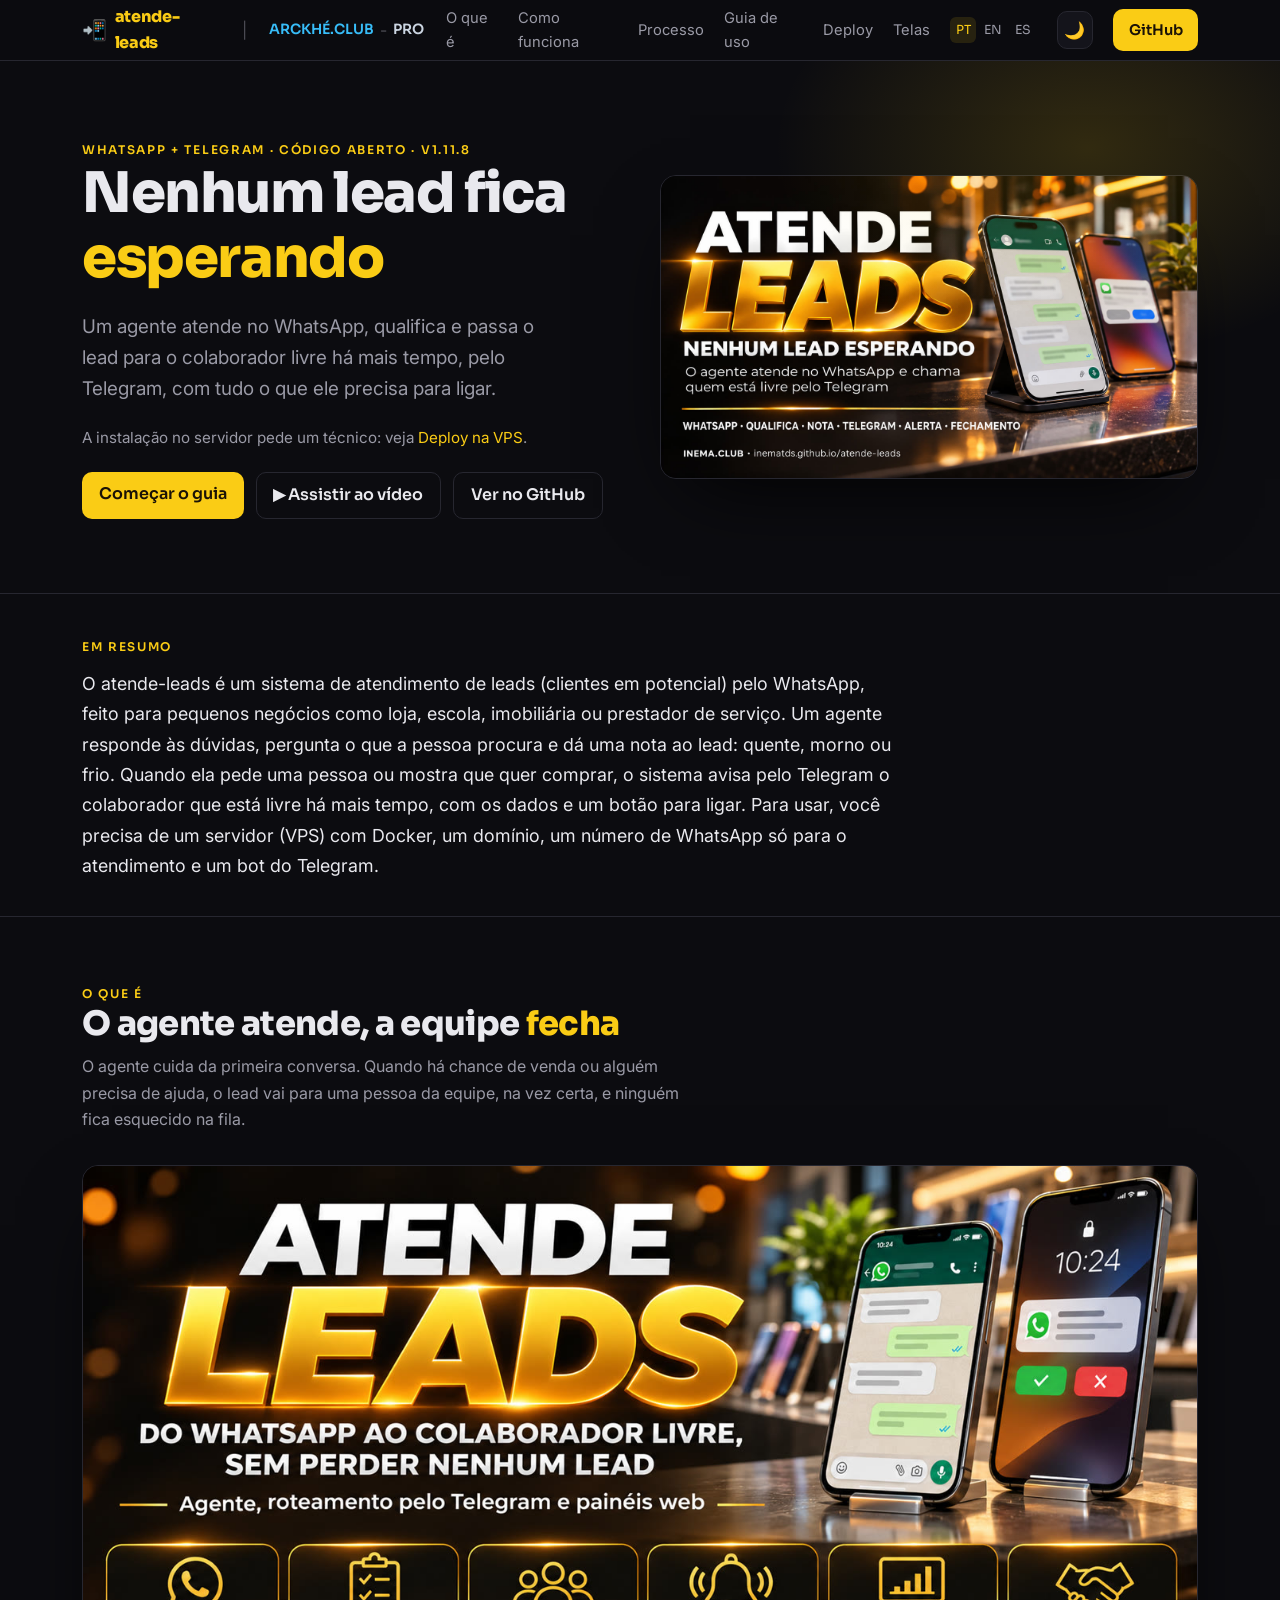
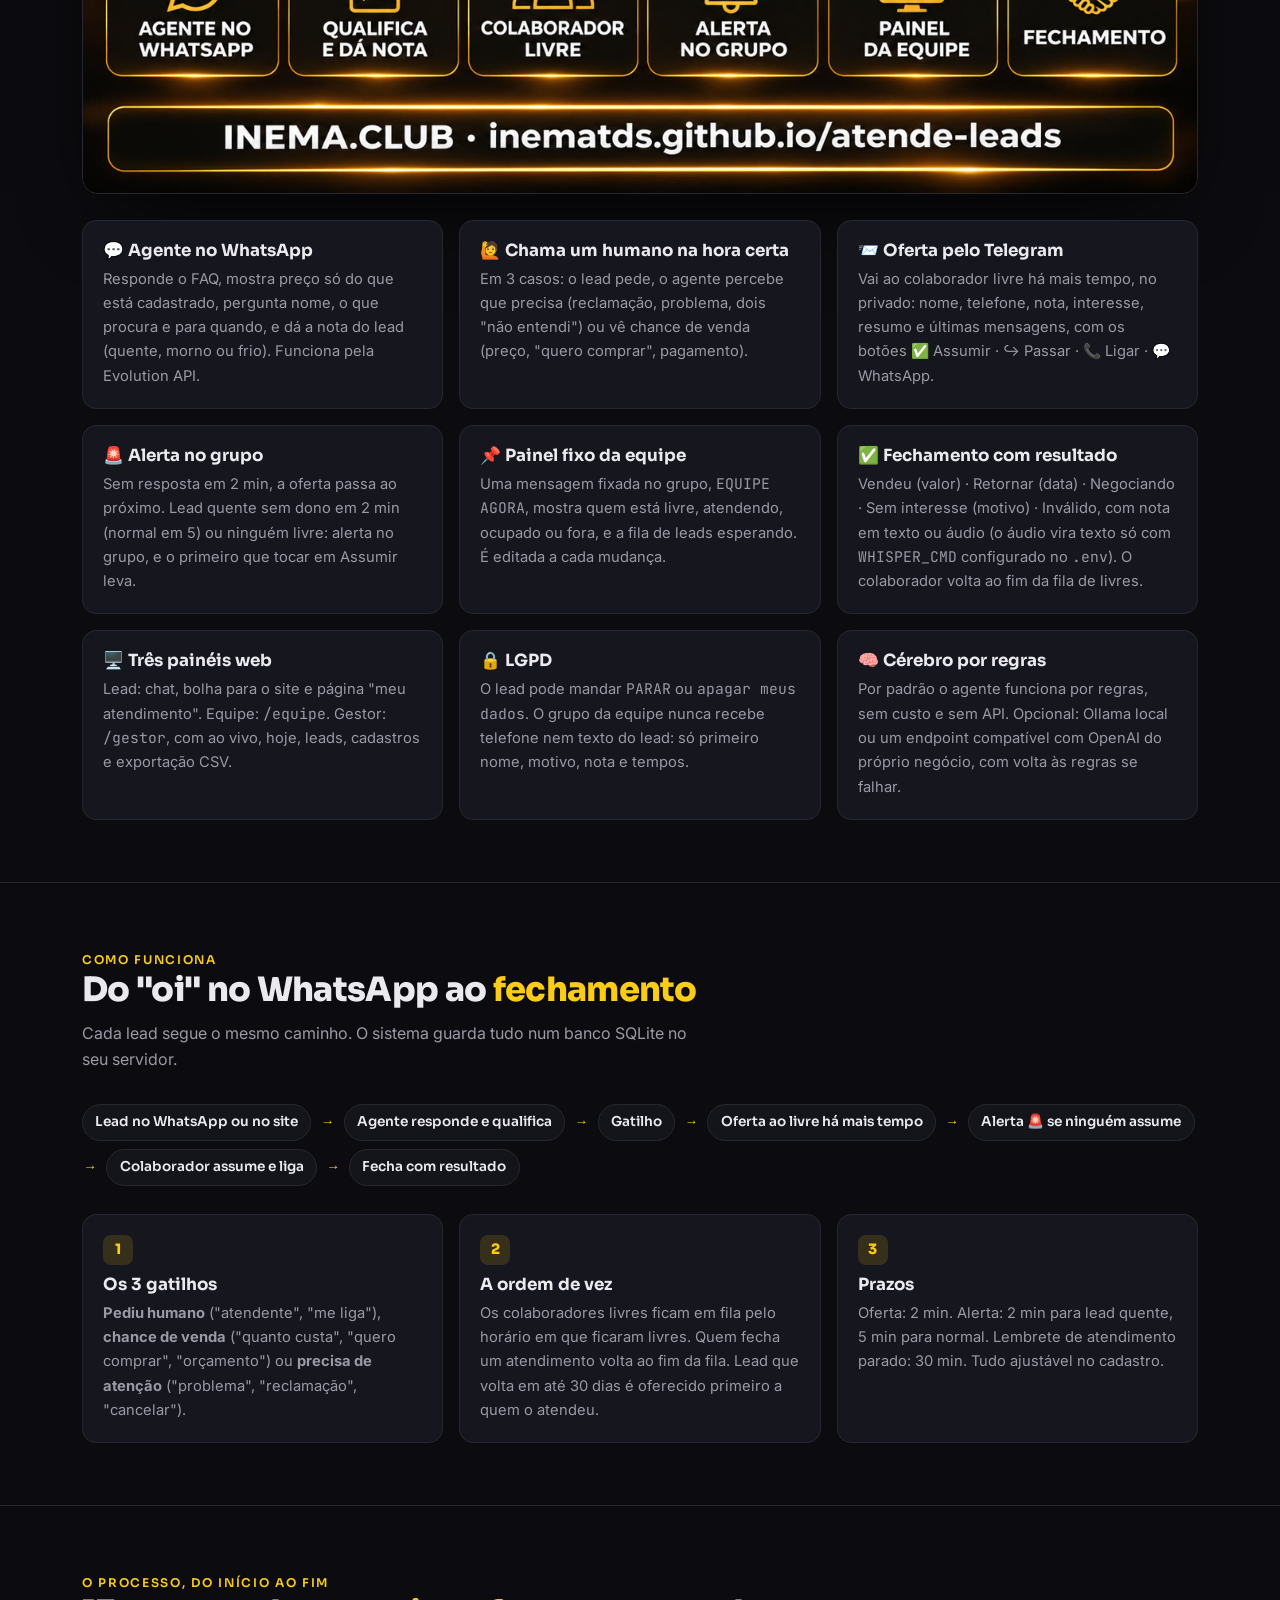
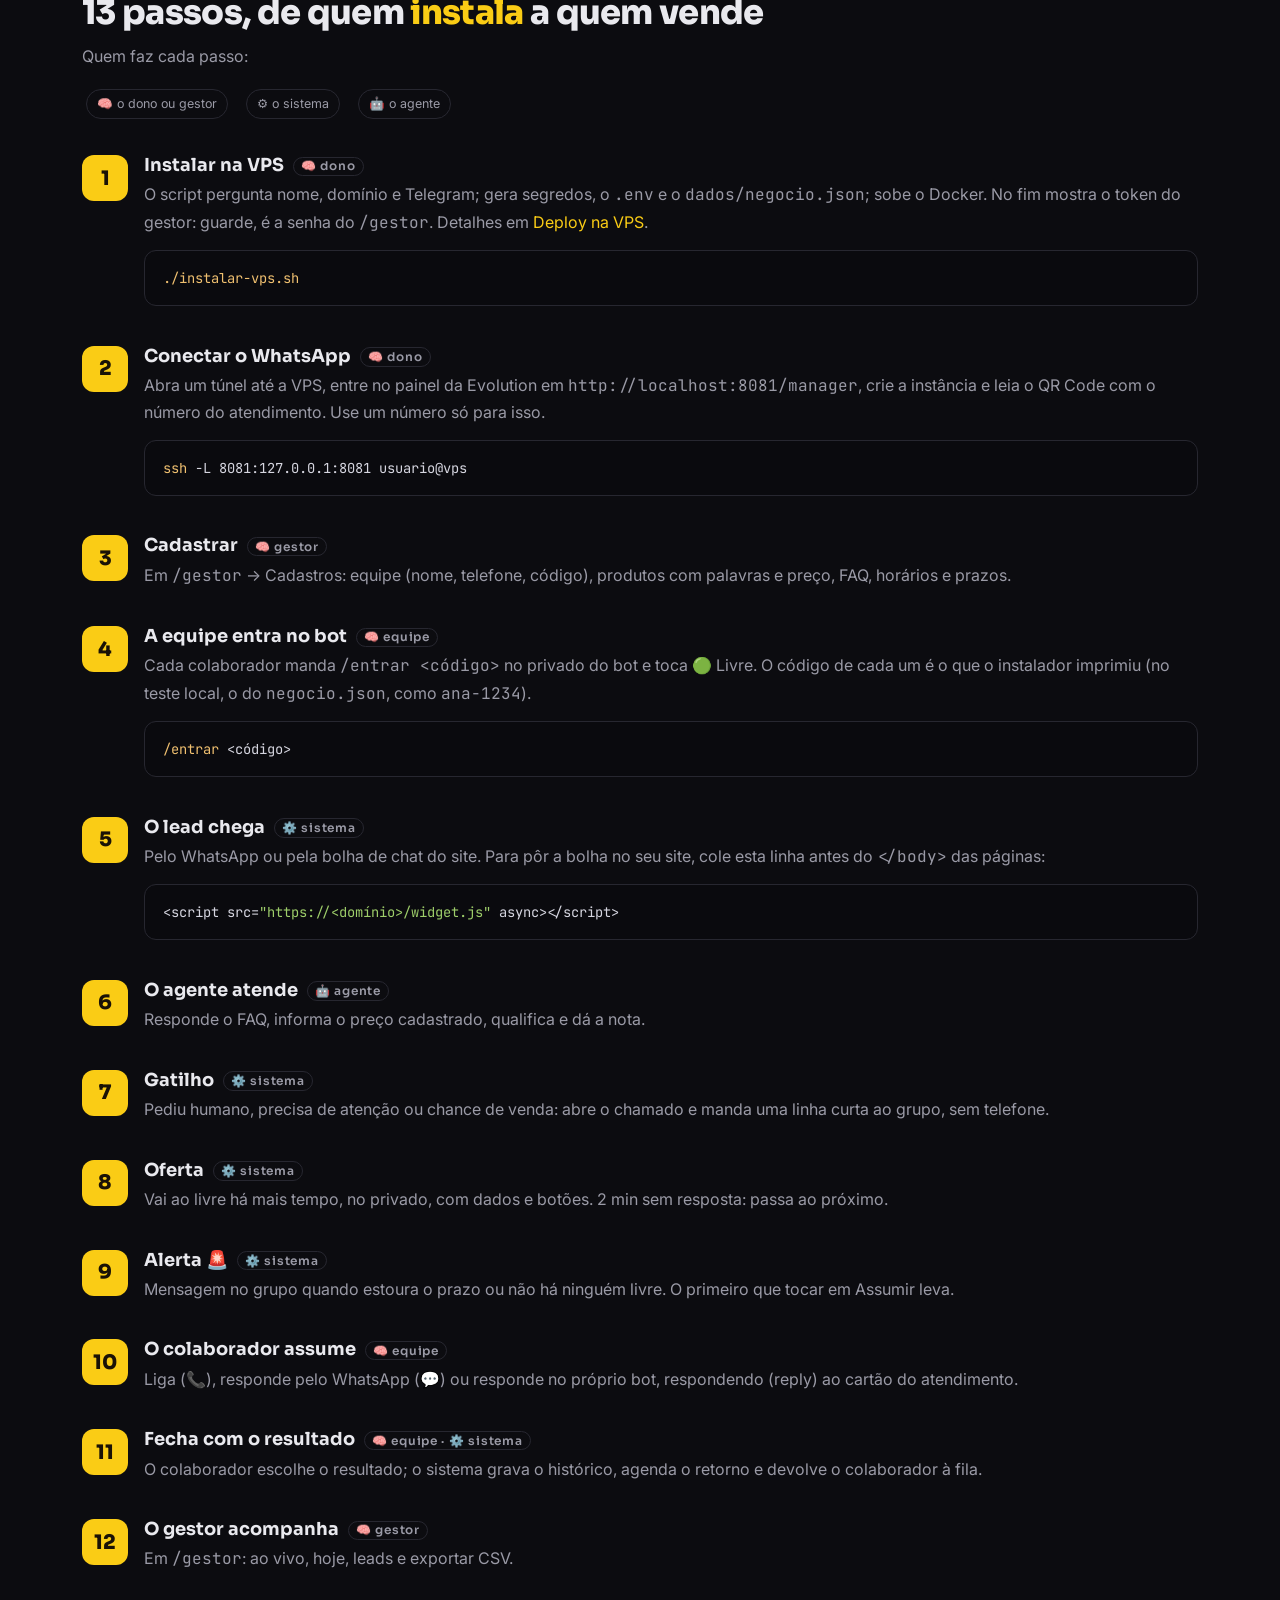
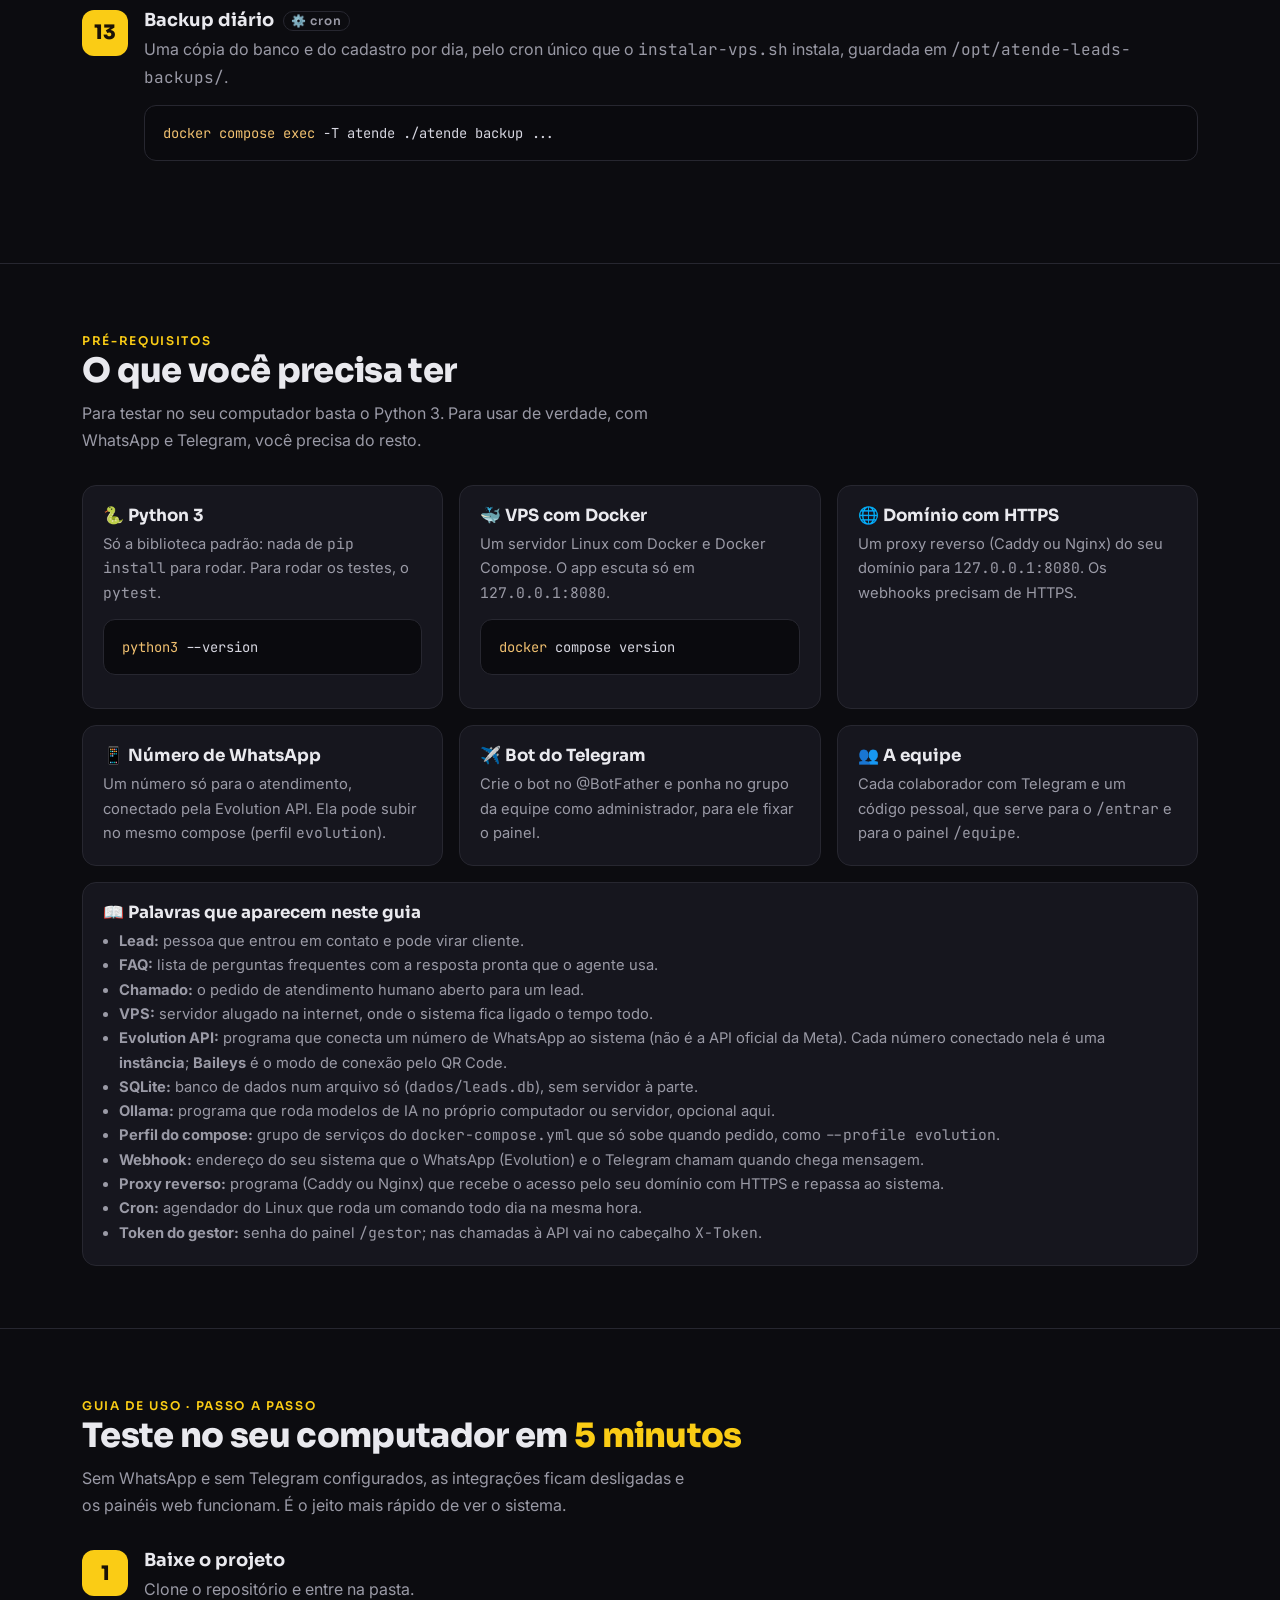
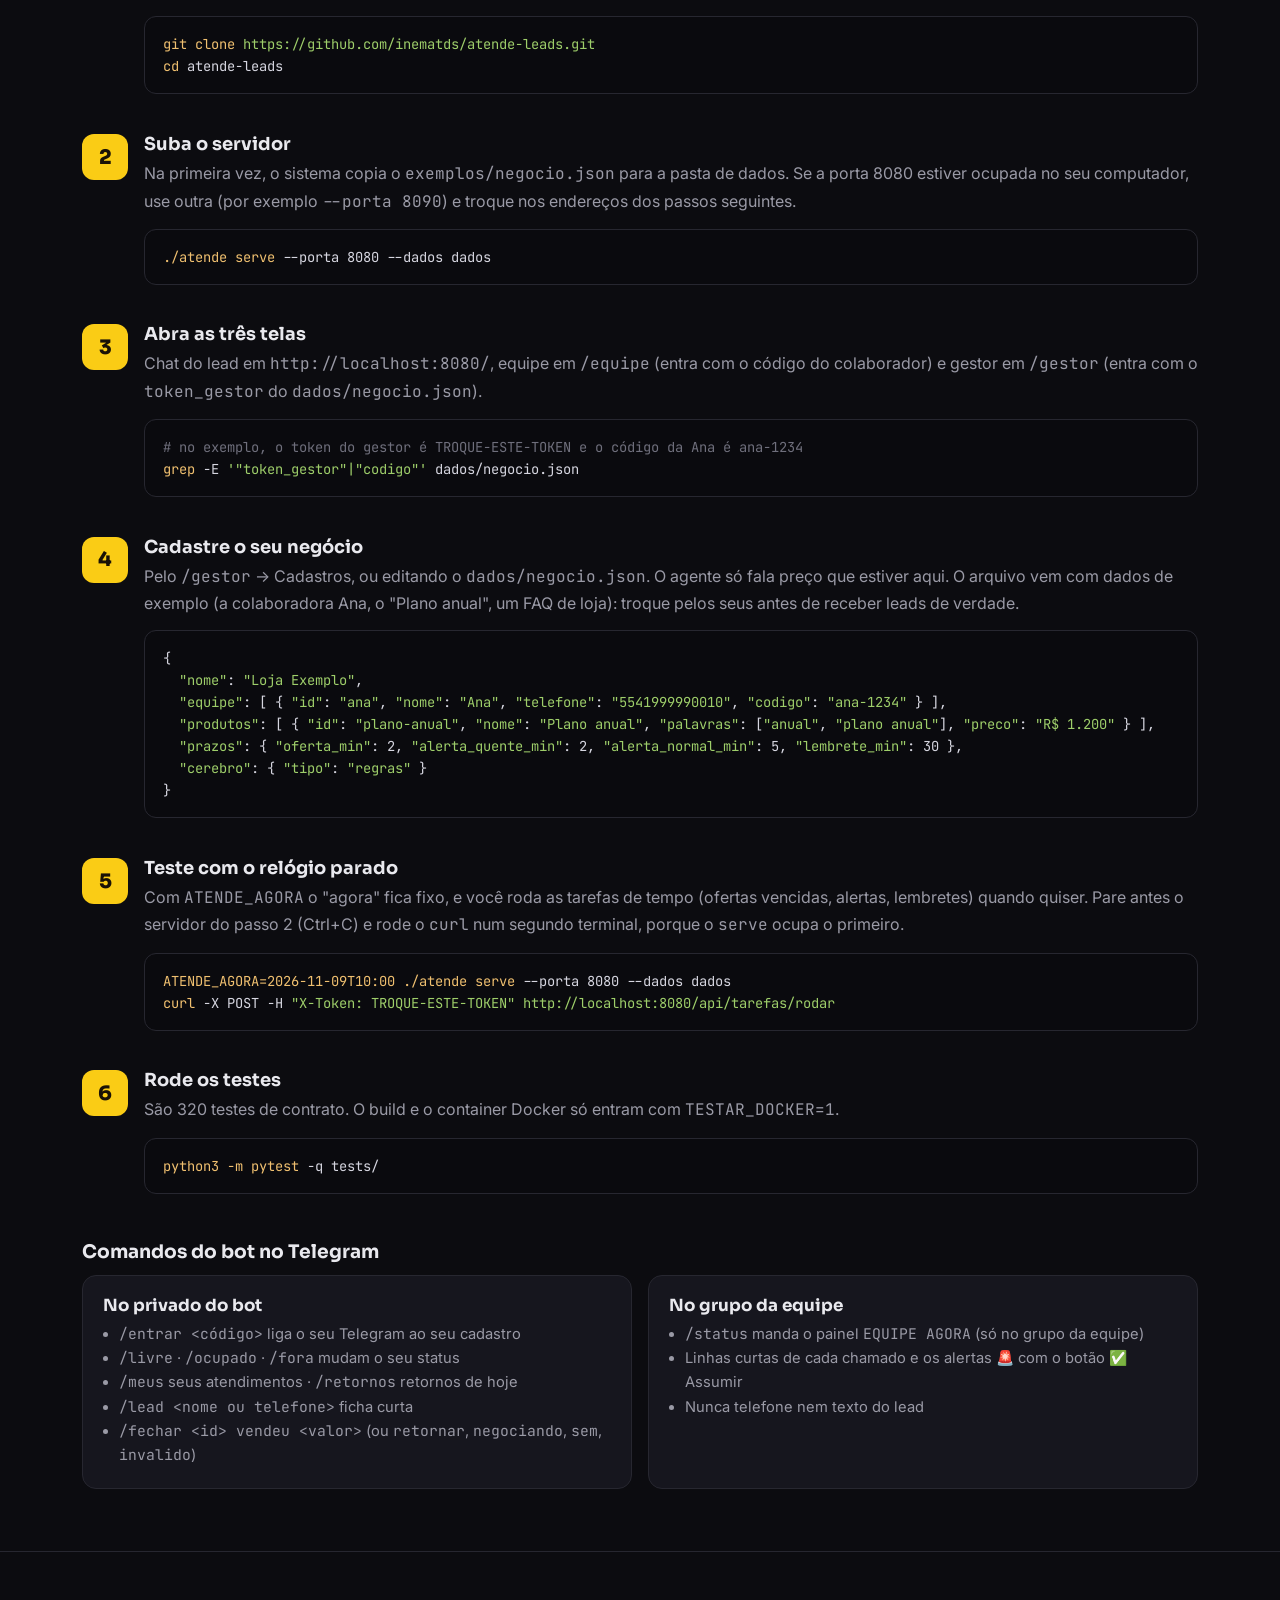
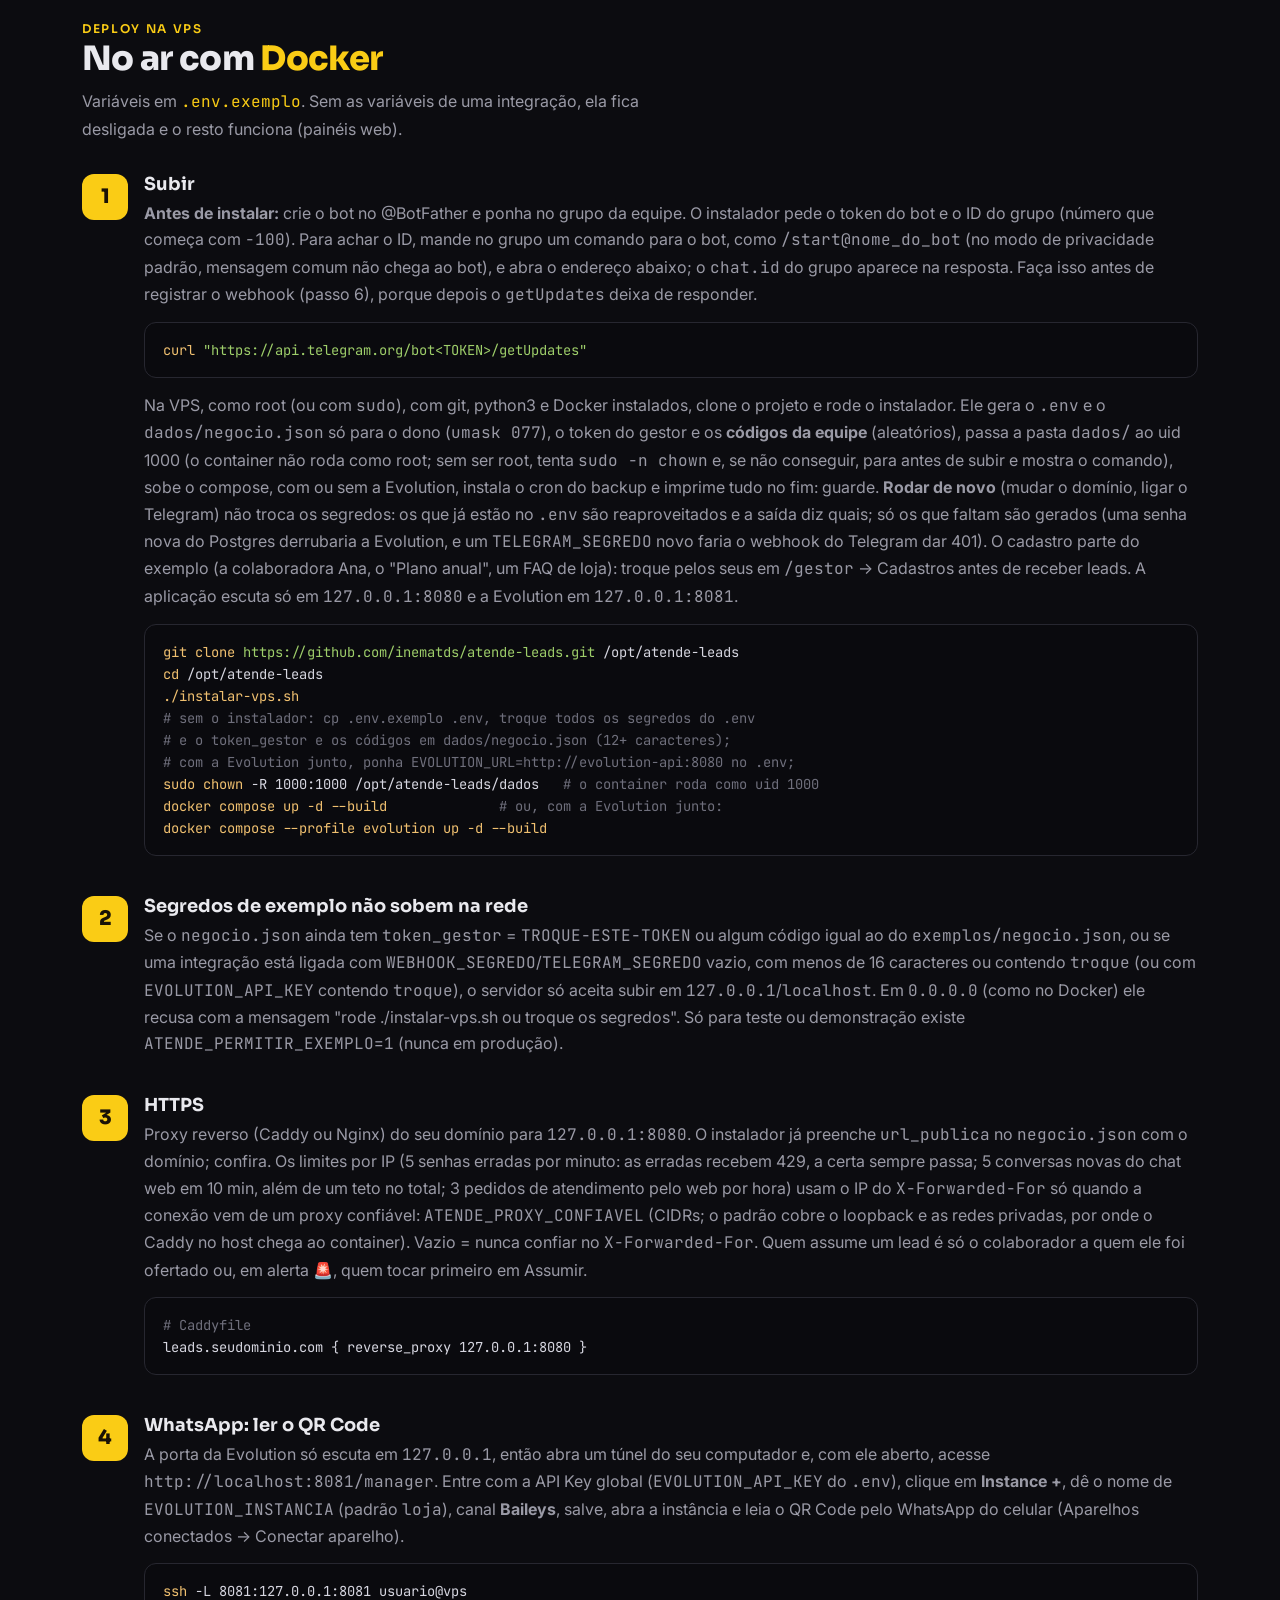
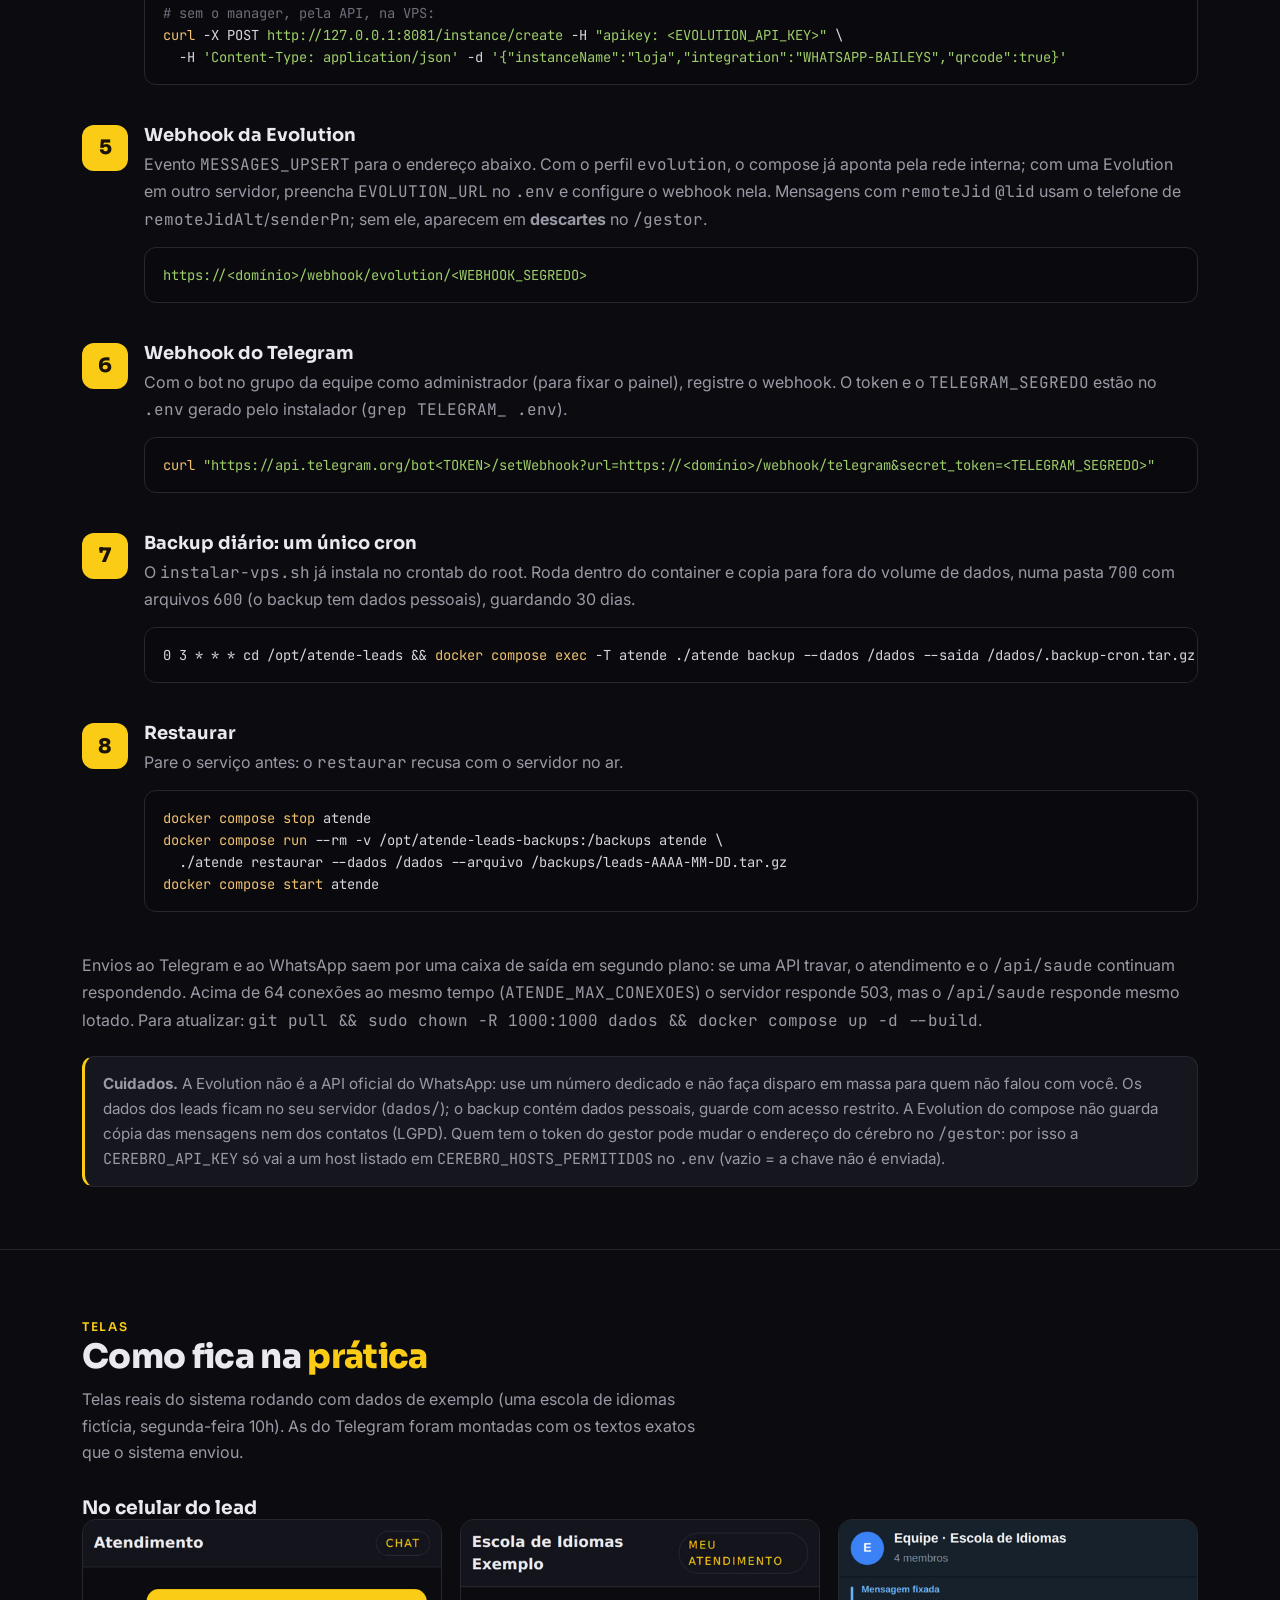
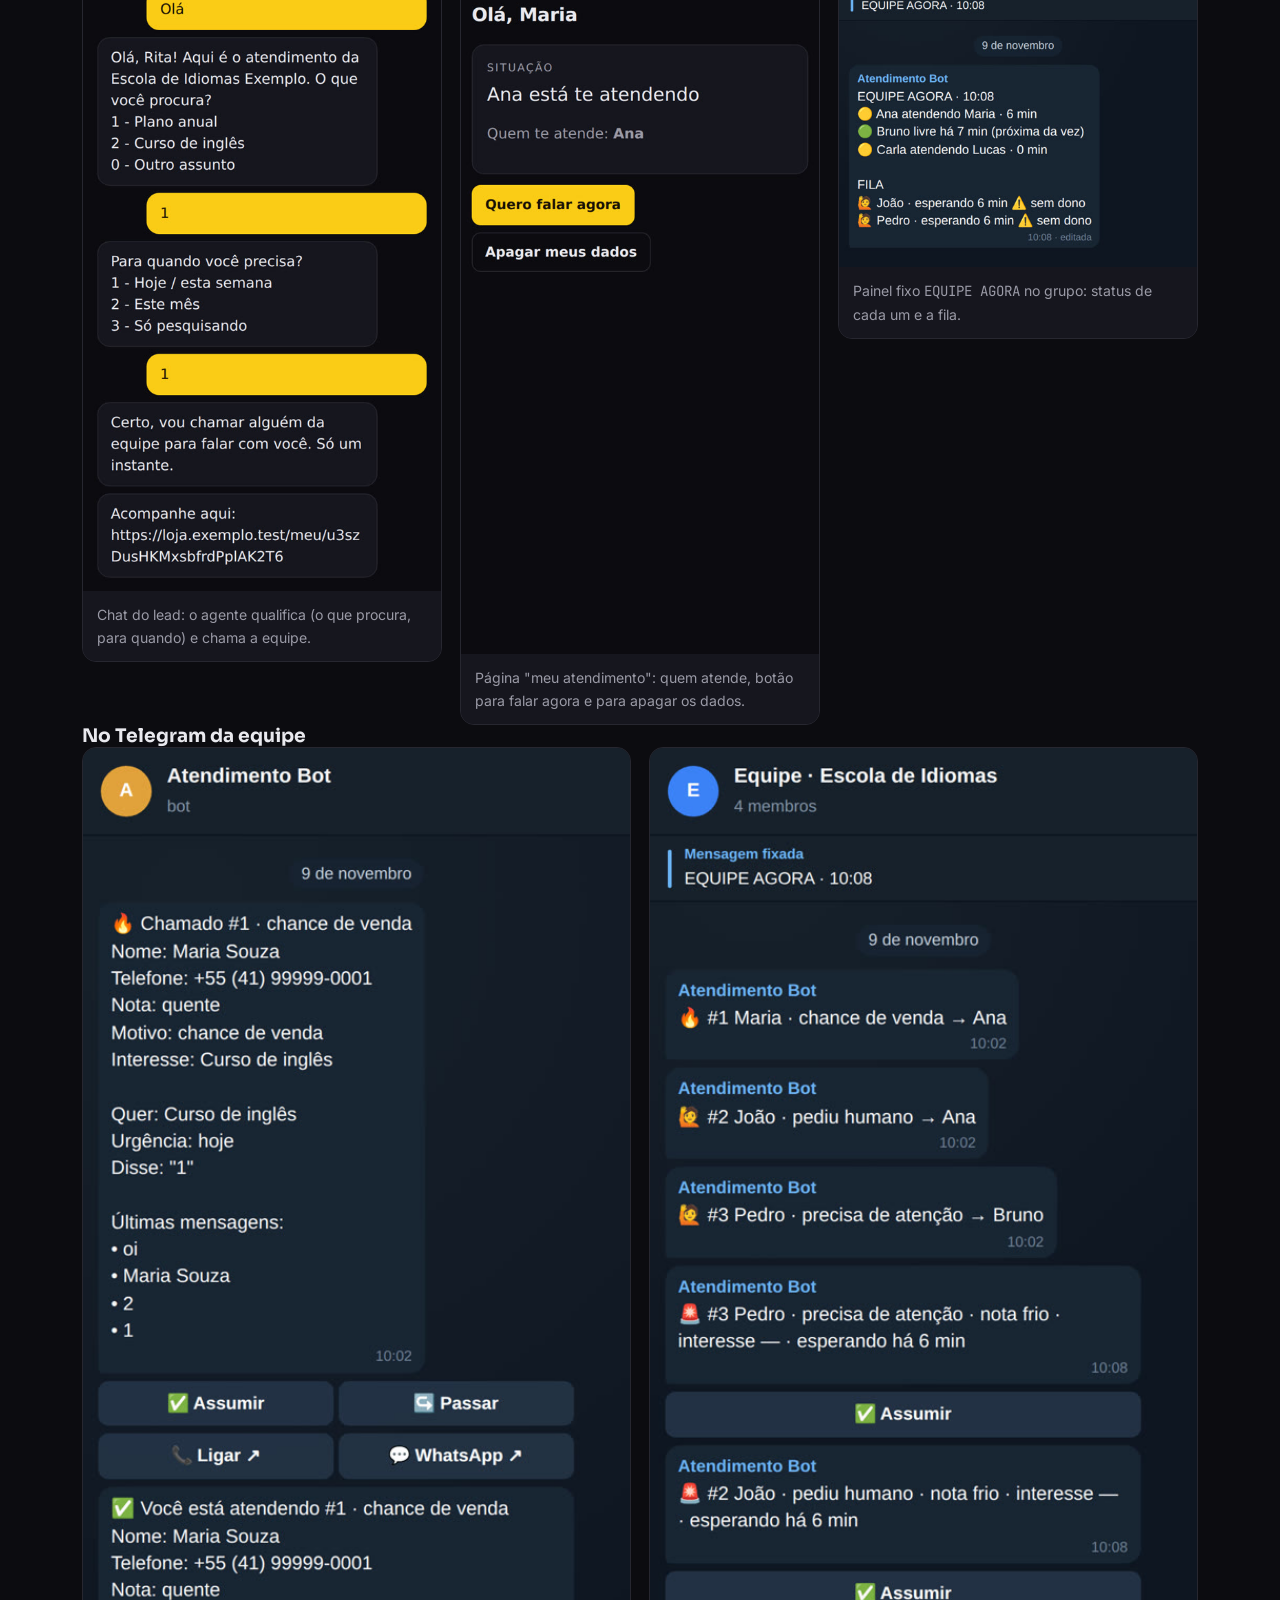
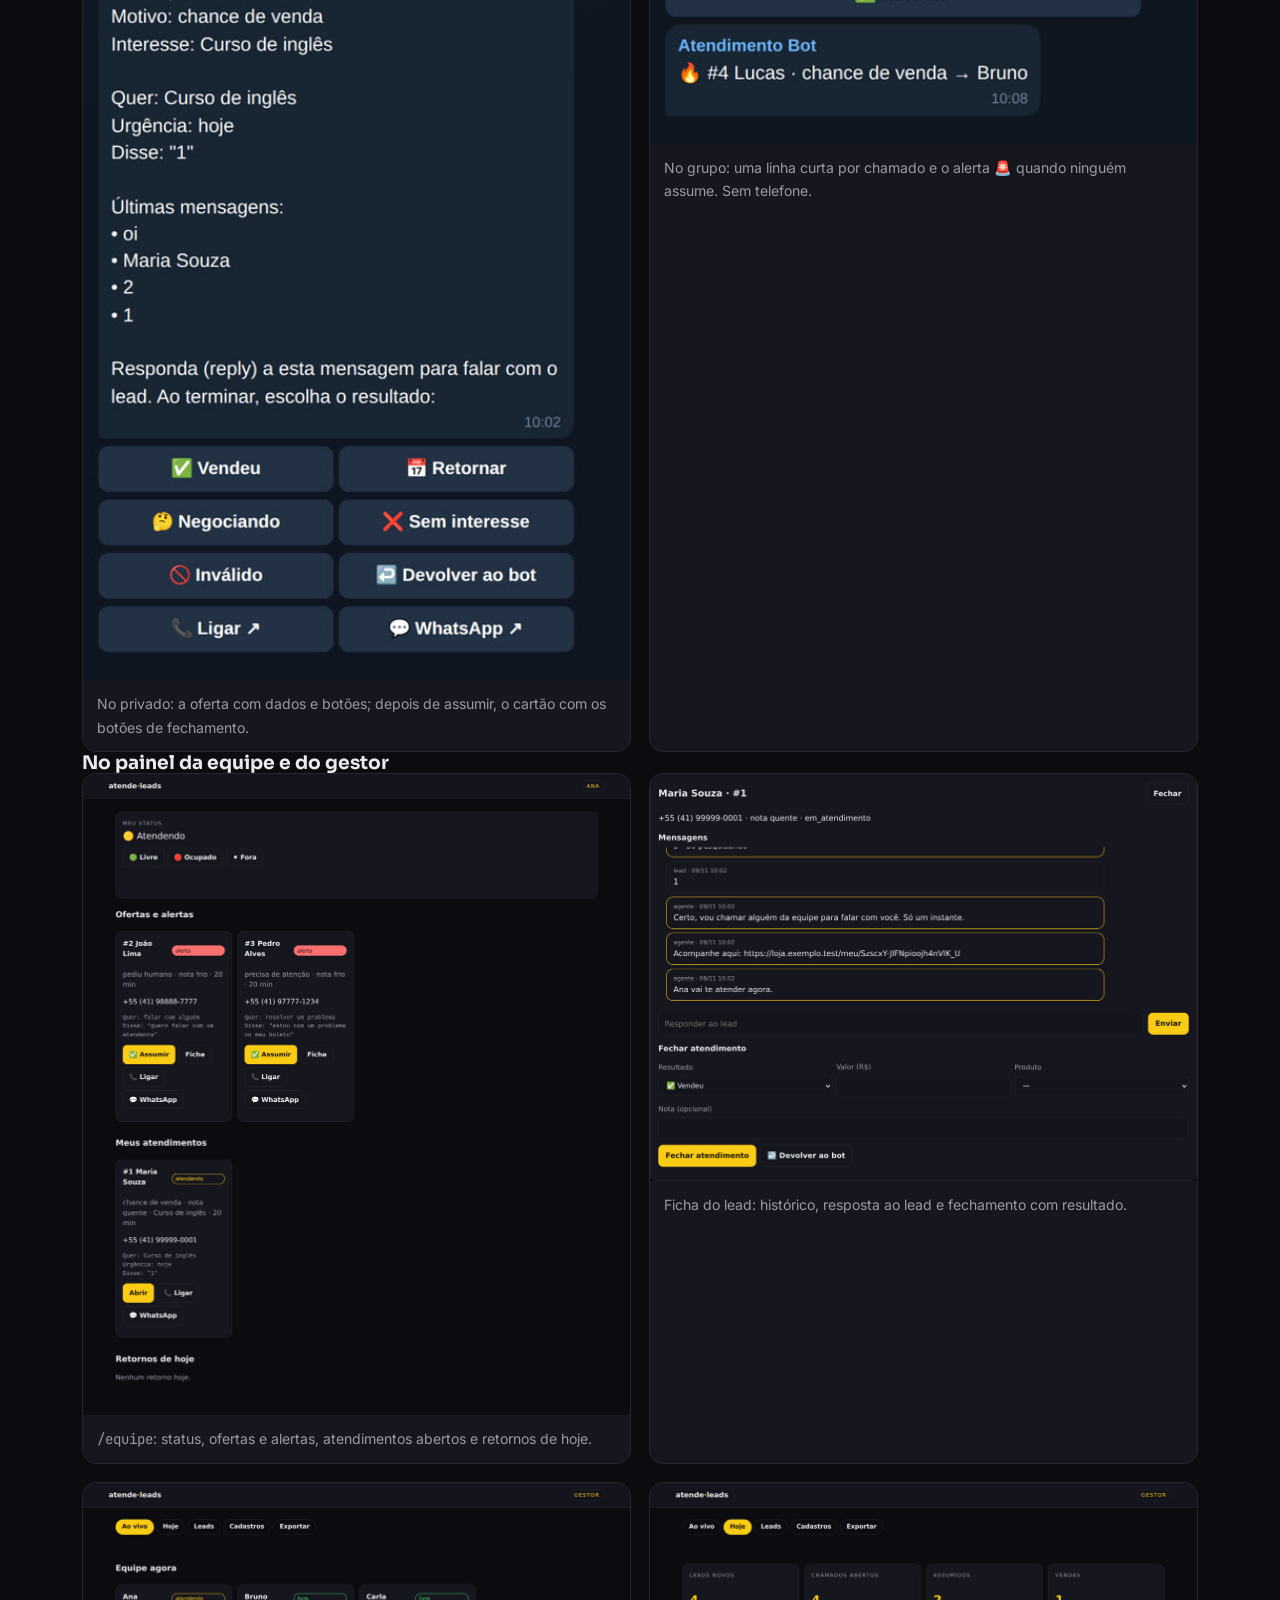
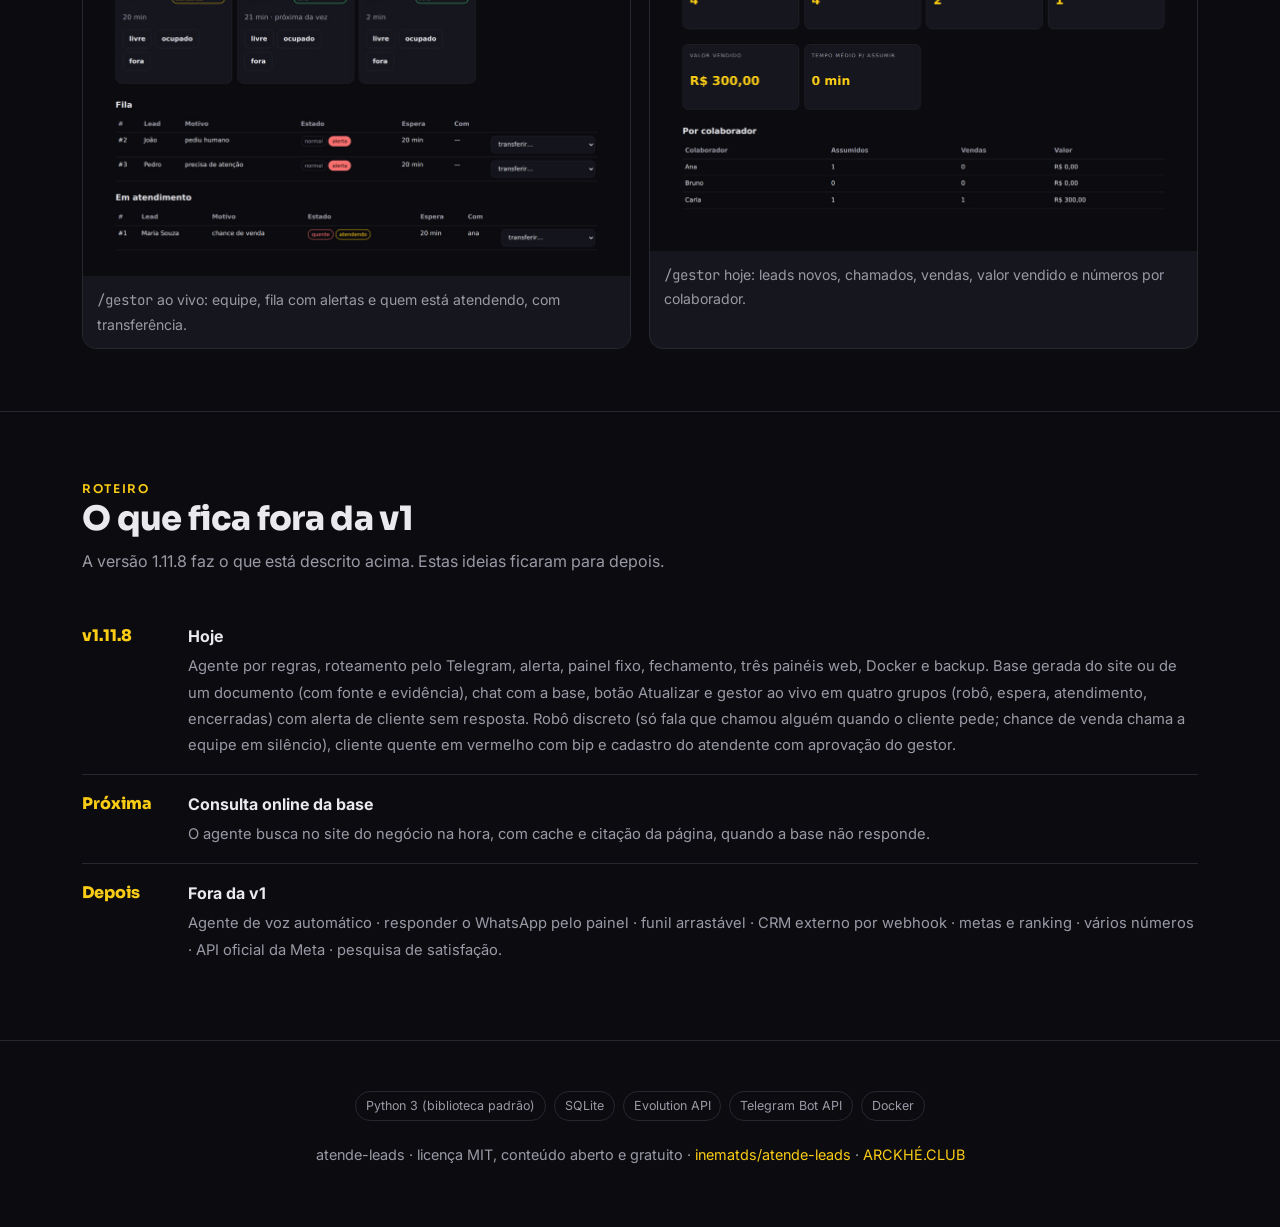
==== commit 12e23c3b: "Corrige URLs quebradas do rebrand (arckhetds/ARCKHETDS -> alvos corretos)" ====
--- a/guia/index.html
+++ b/guia/index.html
@@ -5,9 +5,9 @@
 <meta name="viewport" content="width=device-width, initial-scale=1">
 <title>atende-leads — o lead do WhatsApp na mão do colaborador livre</title>
 <meta name="description" content="Agente de leads no WhatsApp que responde, qualifica, dá nota e passa o lead ao colaborador livre há mais tempo pelo Telegram, com botões para assumir e ligar. Código aberto, Docker para VPS.">
-<link rel="alternate" hreflang="pt-BR" href="https://~~ARCKHÉTDS~~.github.io/atende-leads/guia/">
-<link rel="alternate" hreflang="en" href="https://~~ARCKHÉTDS~~.github.io/atende-leads/guia/en/">
-<link rel="alternate" hreflang="es" href="https://~~ARCKHÉTDS~~.github.io/atende-leads/guia/es/">
+<link rel="alternate" hreflang="pt-BR" href="https://inematds.github.io/atende-leads/guia/">
+<link rel="alternate" hreflang="en" href="https://inematds.github.io/atende-leads/guia/en/">
+<link rel="alternate" hreflang="es" href="https://inematds.github.io/atende-leads/guia/es/">
 <link rel="preconnect" href="https://fonts.googleapis.com">
 <link rel="preconnect" href="https://fonts.gstatic.com" crossorigin>
 <link href="https://fonts.googleapis.com/css2?family=Sora:wght@400;600;800&family=Inter:wght@400;500;600&family=JetBrains+Mono:wght@400;600&display=swap" rel="stylesheet">
@@ -131,7 +131,7 @@
     <a class="sec" href="#exemplos">Telas</a>
     <span class="lang"><a class="on" href="./">PT</a><a href="en/">EN</a><a href="es/">ES</a></span>
     <button class="tgl" id="themeToggle" aria-label="Alternar tema" title="Alternar tema">🌙</button>
-    <a class="btn" href="https://github.com/~~ARCKHÉTDS~~/atende-leads" target="_blank" rel="noopener">GitHub</a>
+    <a class="btn" href="https://github.com/inematds/atende-leads" target="_blank" rel="noopener">GitHub</a>
   </div>
 </div></nav>
 
@@ -146,7 +146,7 @@
       <div class="cta">
         <a class="btn" href="#guia">Começar o guia</a>
         <a class="btn ghost" href="../videos/">▶ Assistir ao vídeo</a>
-        <a class="btn ghost" href="https://github.com/~~ARCKHÉTDS~~/atende-leads" target="_blank" rel="noopener">Ver no GitHub</a>
+        <a class="btn ghost" href="https://github.com/inematds/atende-leads" target="_blank" rel="noopener">Ver no GitHub</a>
       </div>
     </div>
     <figure><img src="assets/banner.jpg" alt="Banner do atende-leads: nenhum lead esperando, o agente atende no WhatsApp e chama quem está livre pelo Telegram"></figure>
@@ -299,7 +299,7 @@
   <div class="step"><div class="b">1</div><div>
     <h3>Baixe o projeto</h3>
     <p>Clone o repositório e entre na pasta.</p>
-<pre><span class="k">git clone</span> <span class="s">https://github.com/~~ARCKHÉTDS~~/atende-leads.git</span>
+<pre><span class="k">git clone</span> <span class="s">https://github.com/inematds/atende-leads.git</span>
 <span class="k">cd</span> atende-leads</pre>
   </div></div>
   <div class="step"><div class="b">2</div><div>
@@ -356,14 +356,14 @@
 <section id="deploy"><div class="wrap">
   <span class="chip">Deploy na VPS</span>
   <h2>No ar com <span class="amb">Docker</span></h2>
-  <p class="sub">Variáveis em <a href="https://github.com/~~ARCKHÉTDS~~/atende-leads/blob/main/.env.exemplo" target="_blank" rel="noopener"><code>.env.exemplo</code></a>. Sem as variáveis de uma integração, ela fica desligada e o resto funciona (painéis web).</p>
+  <p class="sub">Variáveis em <a href="https://github.com/inematds/atende-leads/blob/main/.env.exemplo" target="_blank" rel="noopener"><code>.env.exemplo</code></a>. Sem as variáveis de uma integração, ela fica desligada e o resto funciona (painéis web).</p>
 
   <div class="step"><div class="b">1</div><div>
     <h3>Subir</h3>
     <p><b>Antes de instalar:</b> crie o bot no @BotFather e ponha no grupo da equipe. O instalador pede o token do bot e o ID do grupo (número que começa com <code>-100</code>). Para achar o ID, mande no grupo um comando para o bot, como <code>/start@nome_do_bot</code> (no modo de privacidade padrão, mensagem comum não chega ao bot), e abra o endereço abaixo; o <code>chat.id</code> do grupo aparece na resposta. Faça isso antes de registrar o webhook (passo 6), porque depois o <code>getUpdates</code> deixa de responder.</p>
 <pre><span class="k">curl</span> <span class="s">"https://api.telegram.org/bot&lt;TOKEN&gt;/getUpdates"</span></pre>
     <p>Na VPS, como root (ou com <code>sudo</code>), com git, python3 e Docker instalados, clone o projeto e rode o instalador. Ele gera o <code>.env</code> e o <code>dados/negocio.json</code> só para o dono (<code>umask 077</code>), o token do gestor e os <b>códigos da equipe</b> (aleatórios), passa a pasta <code>dados/</code> ao uid 1000 (o container não roda como root; sem ser root, tenta <code>sudo -n chown</code> e, se não conseguir, para antes de subir e mostra o comando), sobe o compose, com ou sem a Evolution, instala o cron do backup e imprime tudo no fim: guarde. <b>Rodar de novo</b> (mudar o domínio, ligar o Telegram) não troca os segredos: os que já estão no <code>.env</code> são reaproveitados e a saída diz quais; só os que faltam são gerados (uma senha nova do Postgres derrubaria a Evolution, e um <code>TELEGRAM_SEGREDO</code> novo faria o webhook do Telegram dar 401). O cadastro parte do exemplo (a colaboradora Ana, o "Plano anual", um FAQ de loja): troque pelos seus em <code>/gestor</code> → Cadastros antes de receber leads. A aplicação escuta só em <code>127.0.0.1:8080</code> e a Evolution em <code>127.0.0.1:8081</code>.</p>
-<pre><span class="k">git clone</span> <span class="s">https://github.com/~~ARCKHÉTDS~~/atende-leads.git</span> /opt/atende-leads
+<pre><span class="k">git clone</span> <span class="s">https://github.com/inematds/atende-leads.git</span> /opt/atende-leads
 <span class="k">cd</span> /opt/atende-leads
 <span class="k">./instalar-vps.sh</span>
 <span class="c"># sem o instalador: cp .env.exemplo .env, troque todos os segredos do .env</span>
@@ -459,7 +459,7 @@
   <div class="wrap">
     <div class="pill">Python 3 (biblioteca padrão)</div><div class="pill">SQLite</div><div class="pill">Evolution API</div><div class="pill">Telegram Bot API</div><div class="pill">Docker</div>
     <p style="margin-top:18px">atende-leads · licença MIT, conteúdo aberto e gratuito ·
-      <a href="https://github.com/~~ARCKHÉTDS~~/atende-leads">~~ARCKHÉTDS~~/atende-leads</a> ·
+      <a href="https://github.com/inematds/atende-leads">inematds/atende-leads</a> ·
       <a href="https://linnoff88-dev.github.io/arckhe-ai">ARCKHÉ.CLUB</a></p>
   </div>
 </footer>
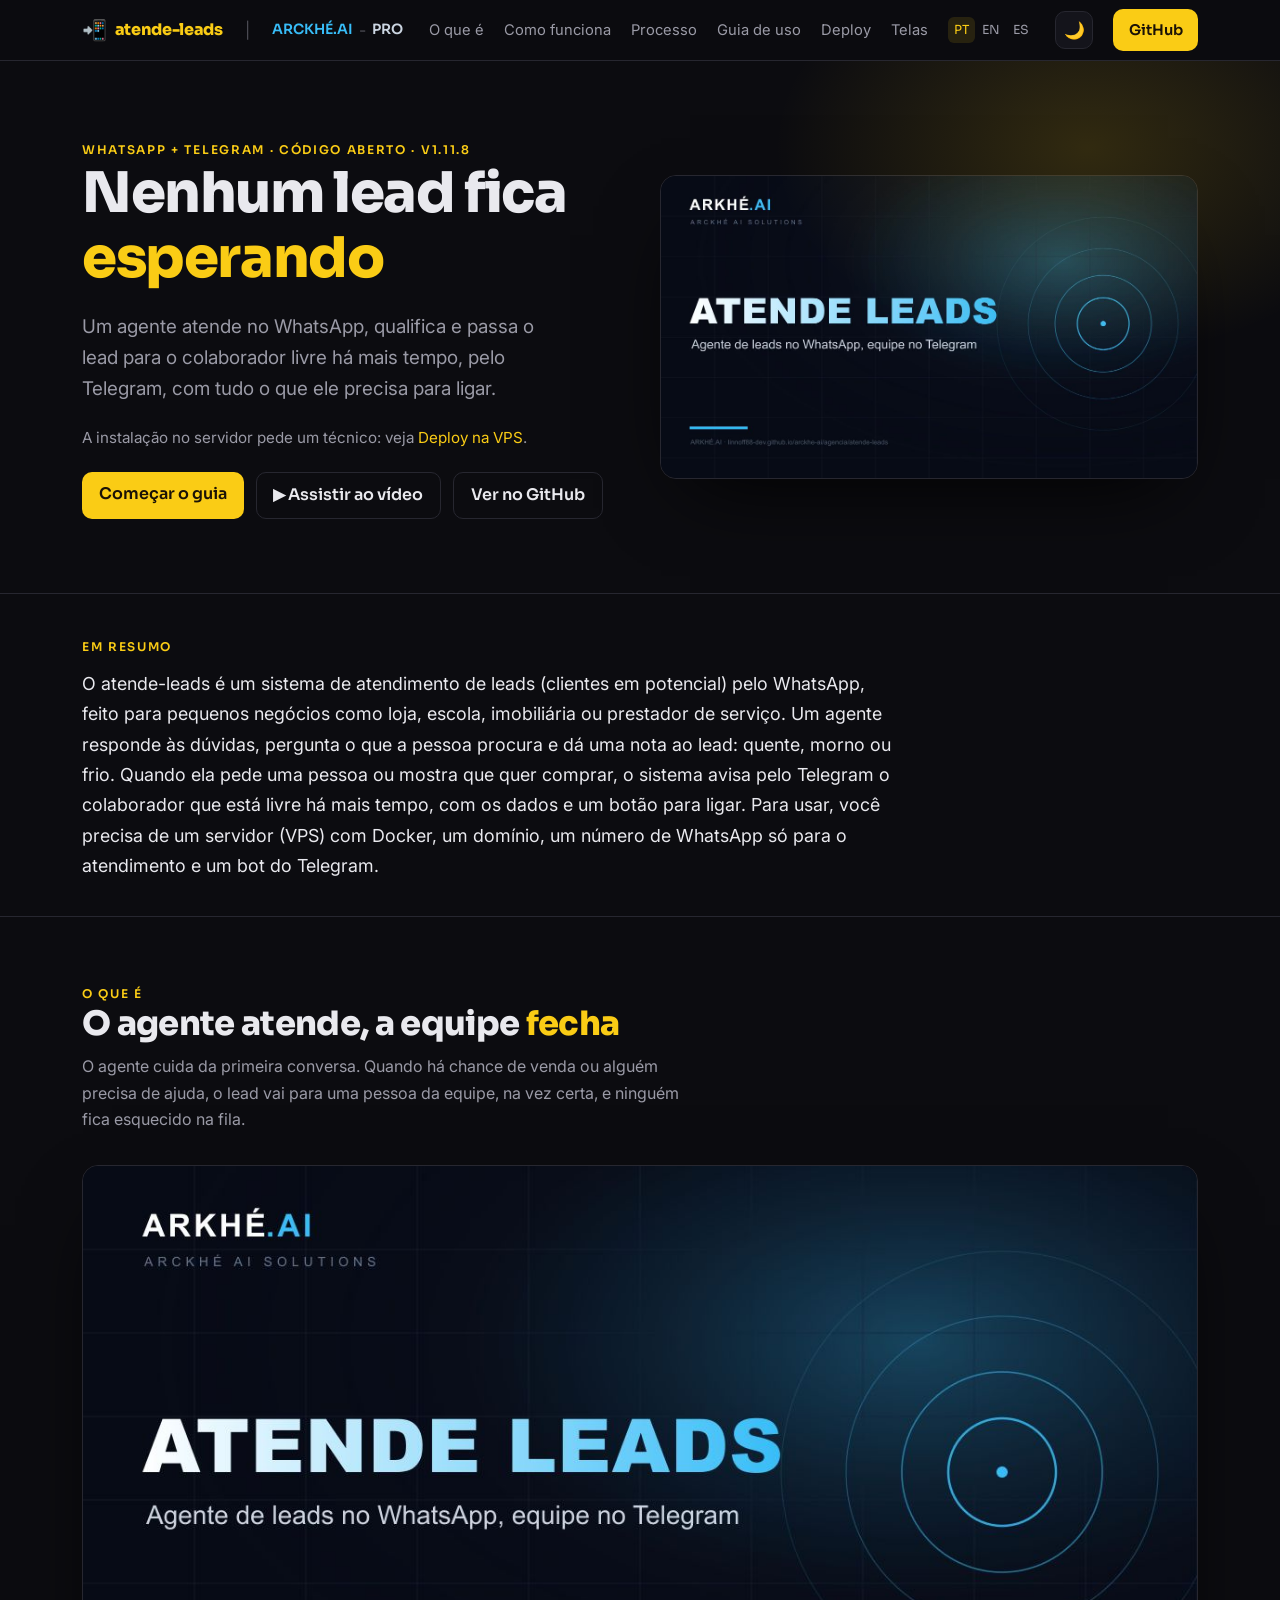
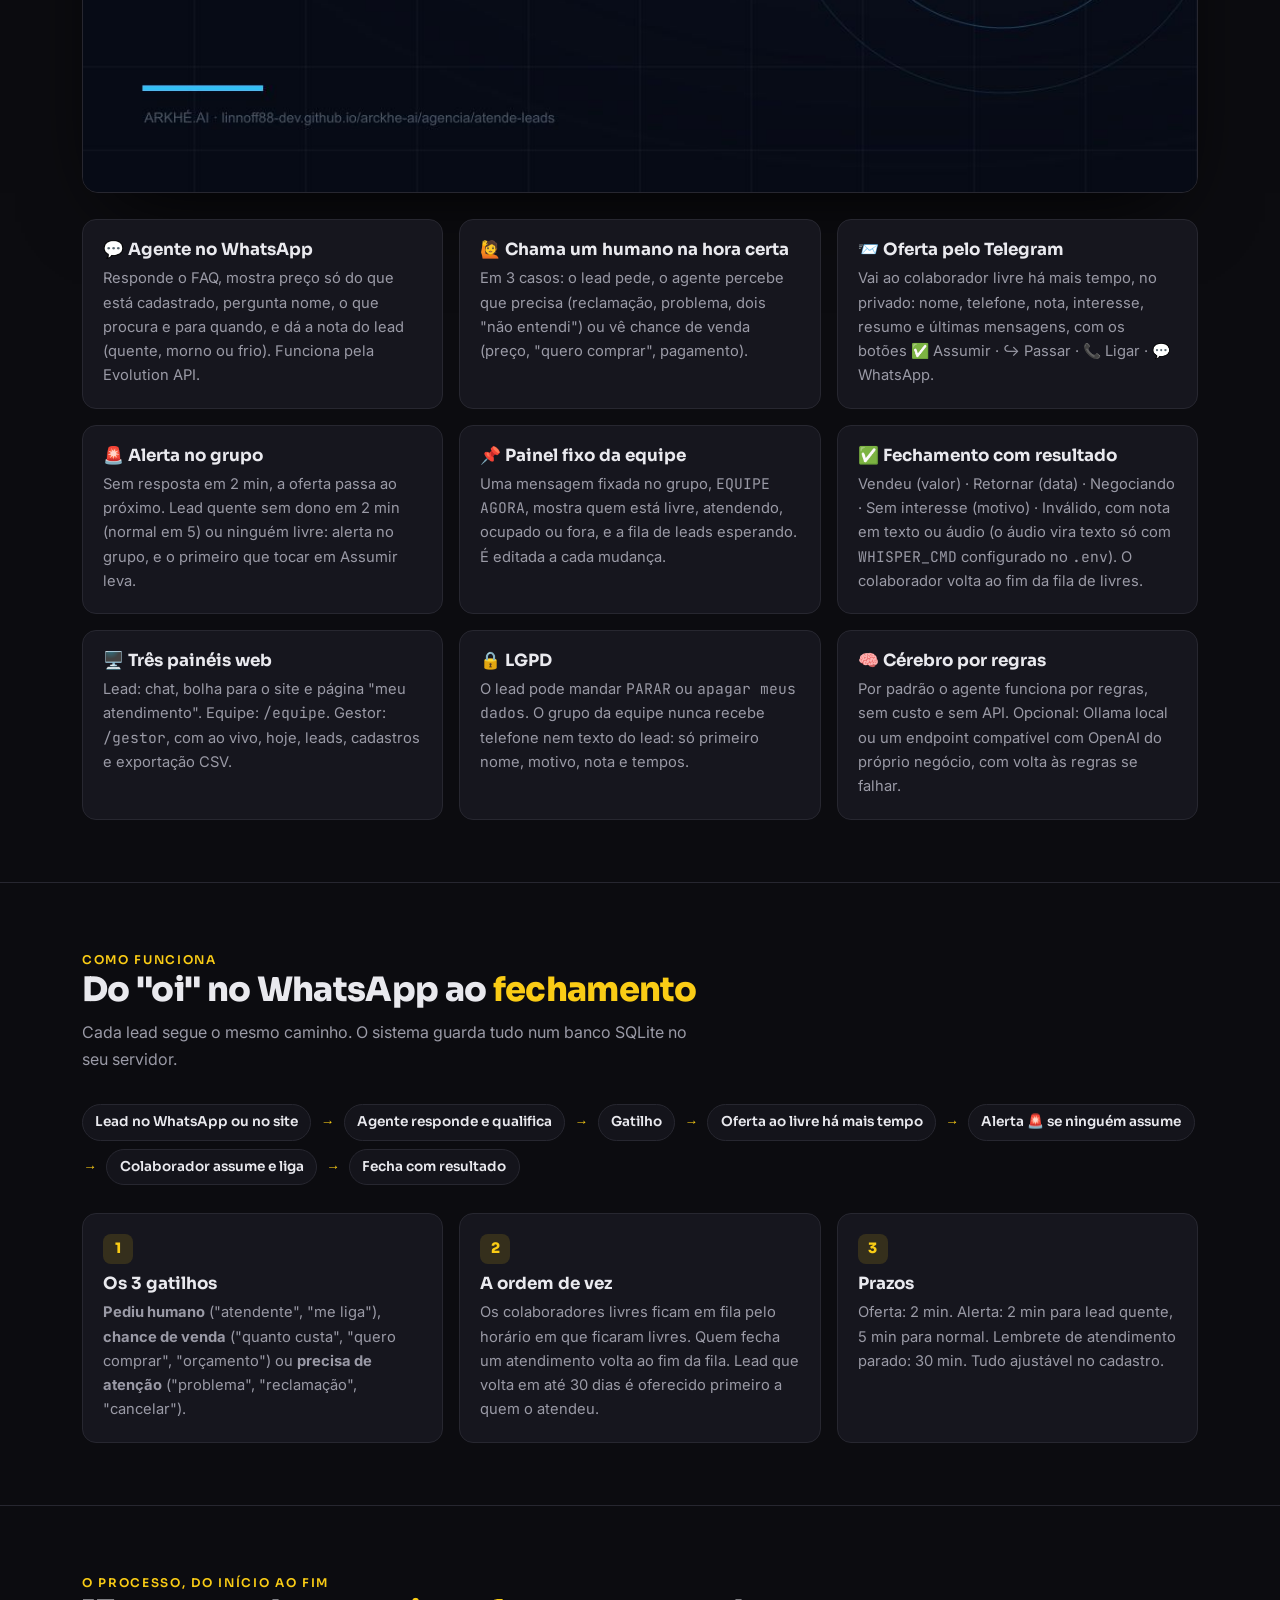
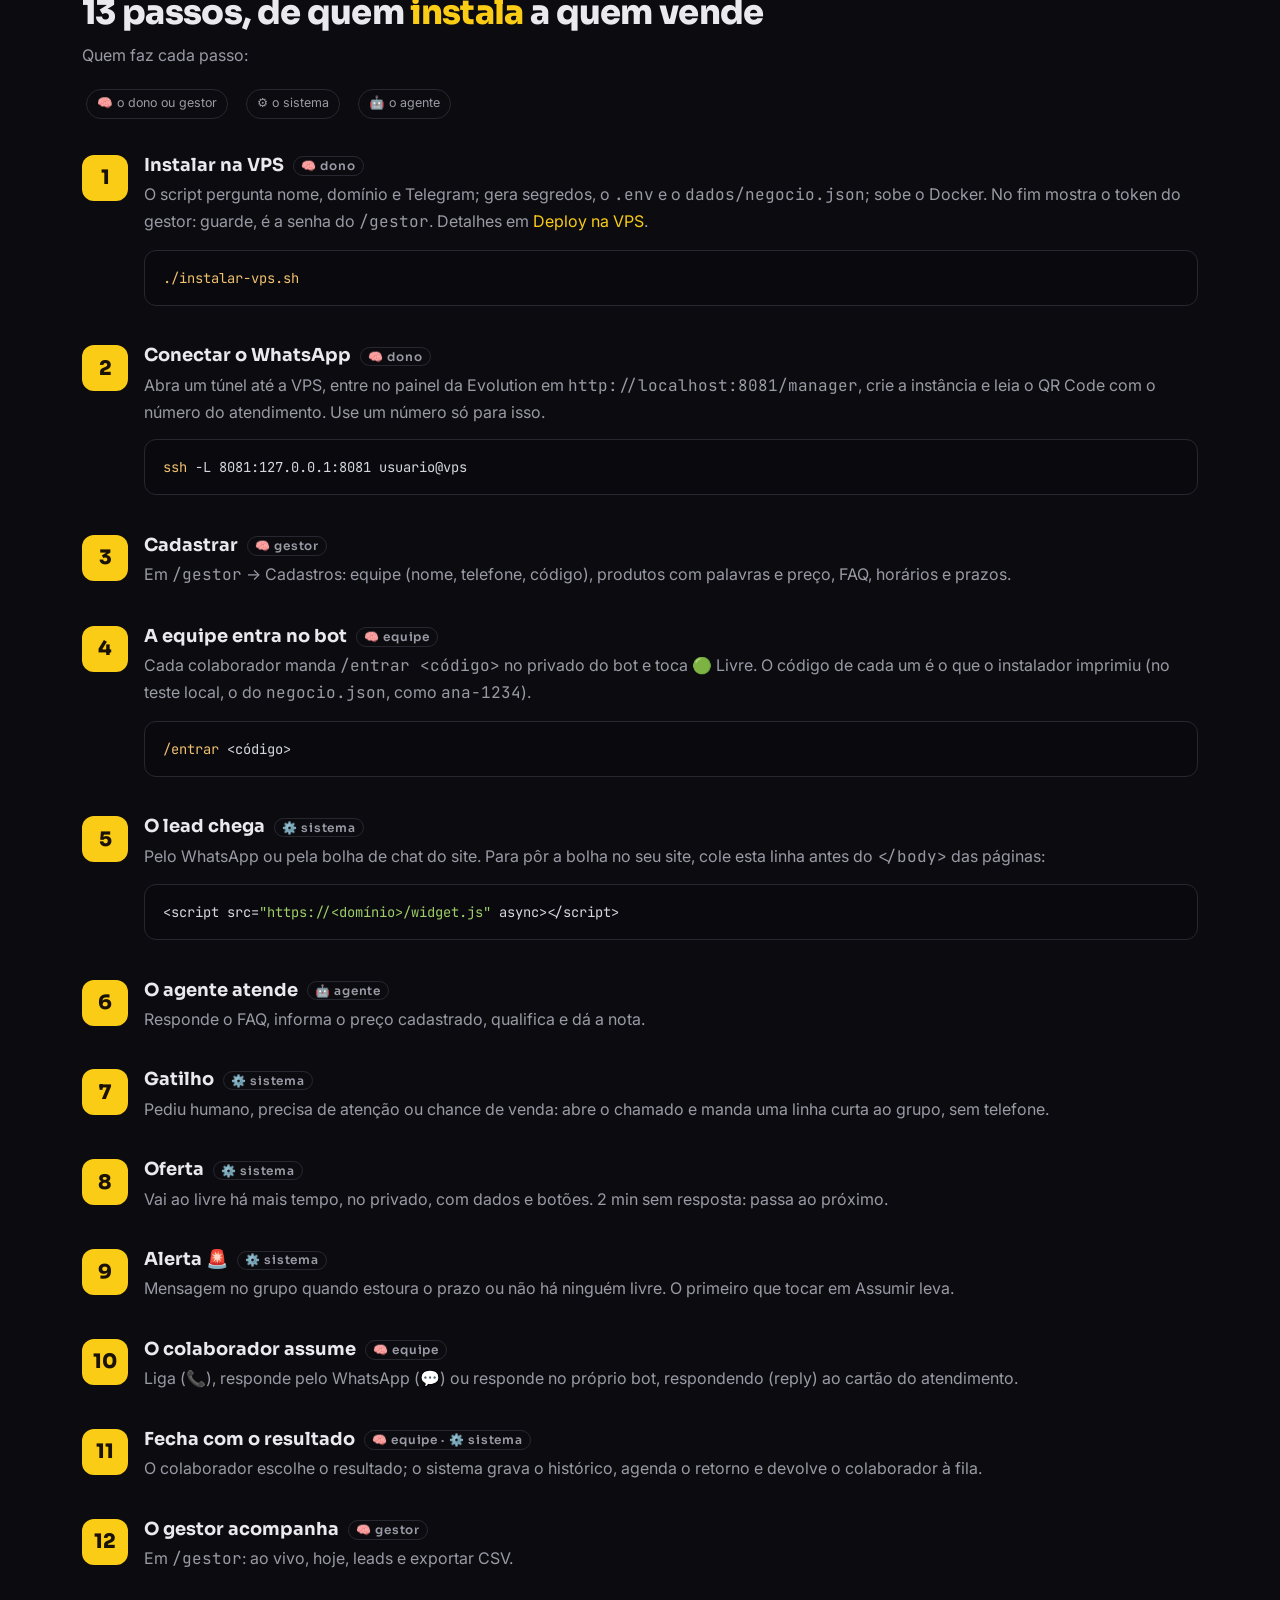
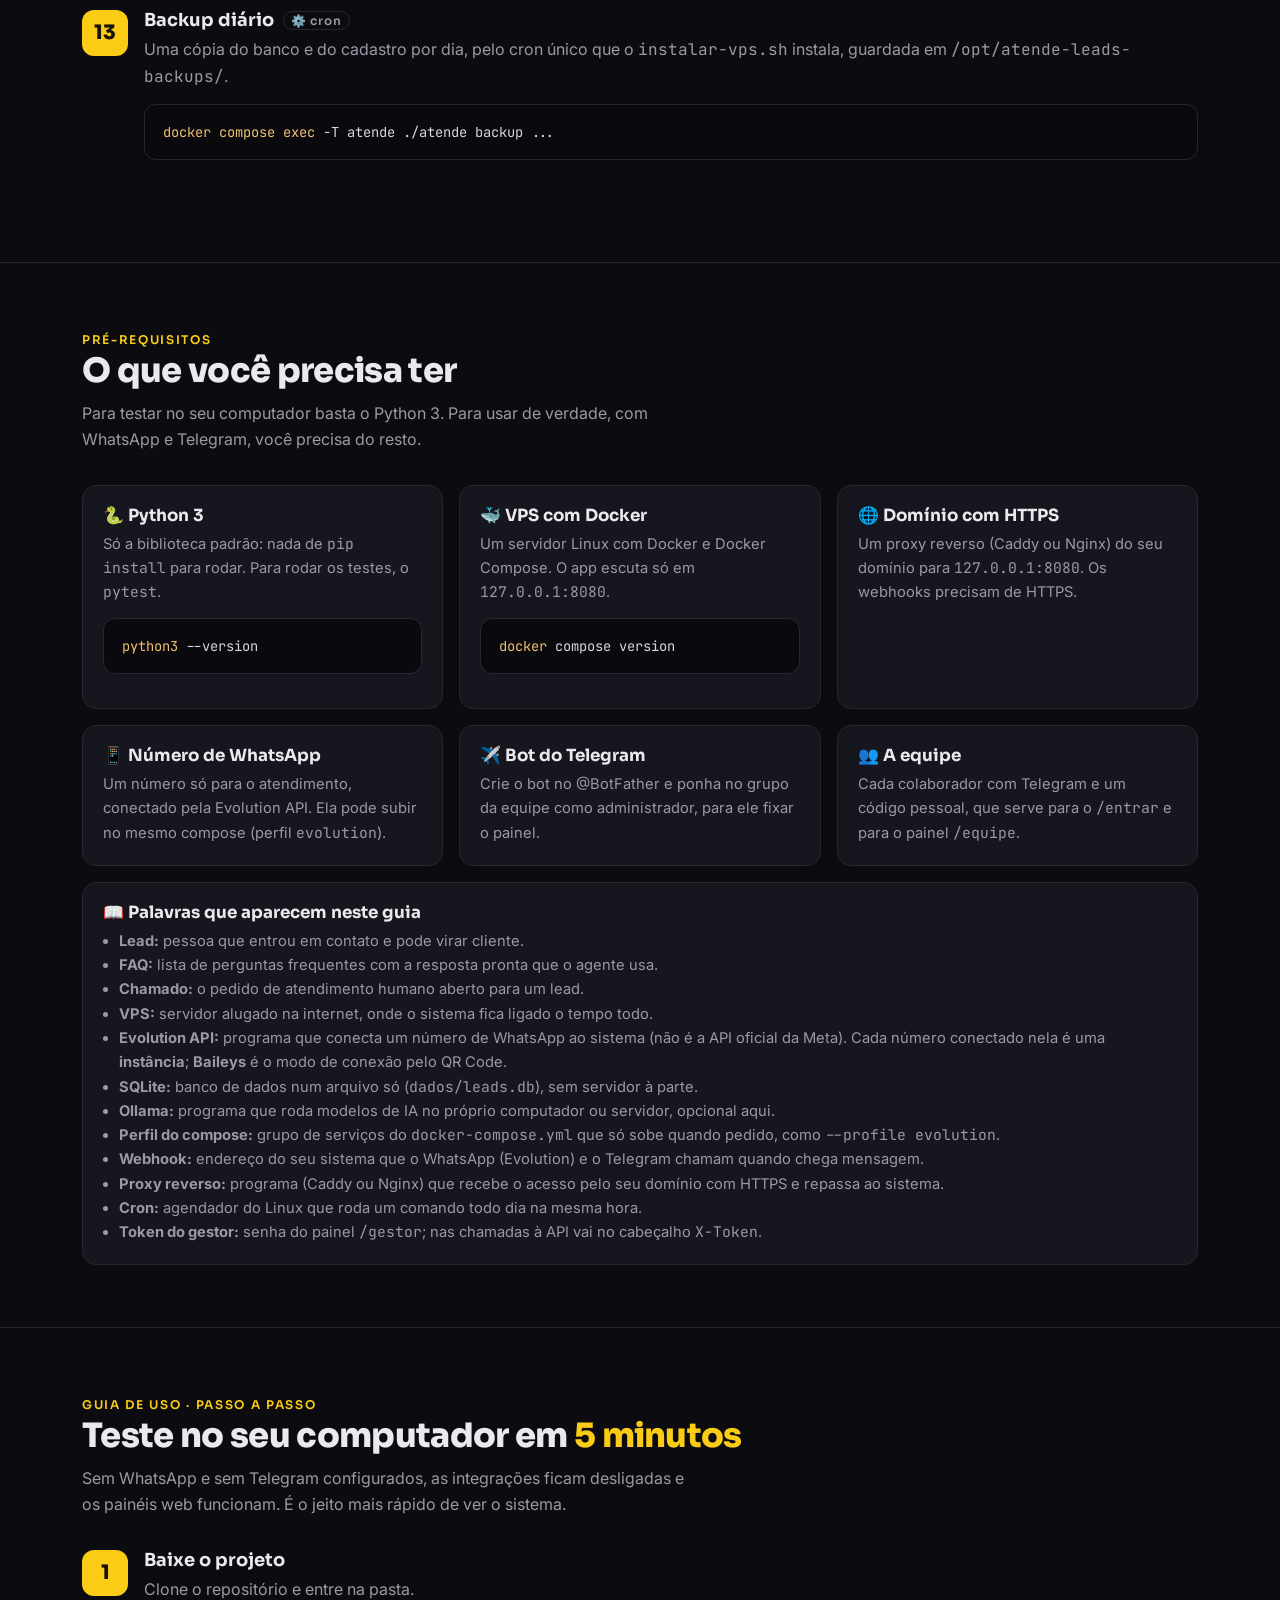
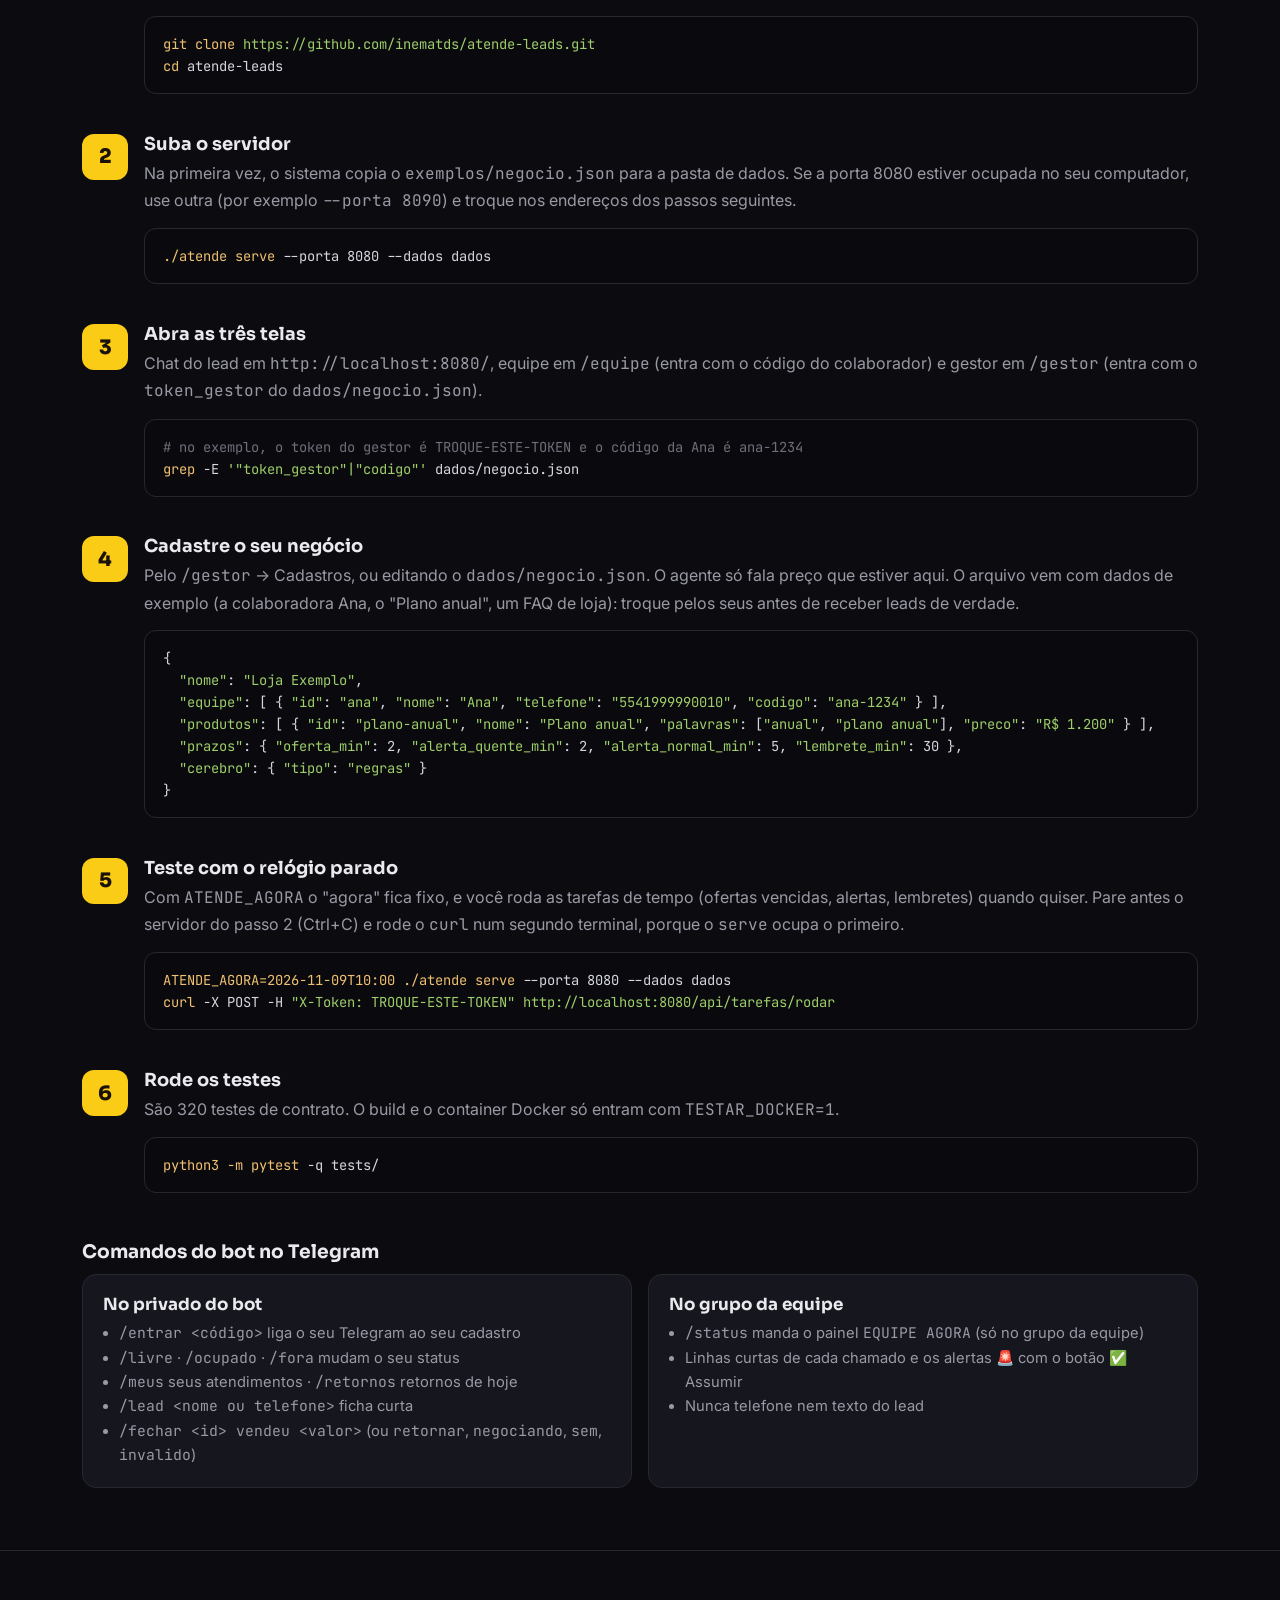
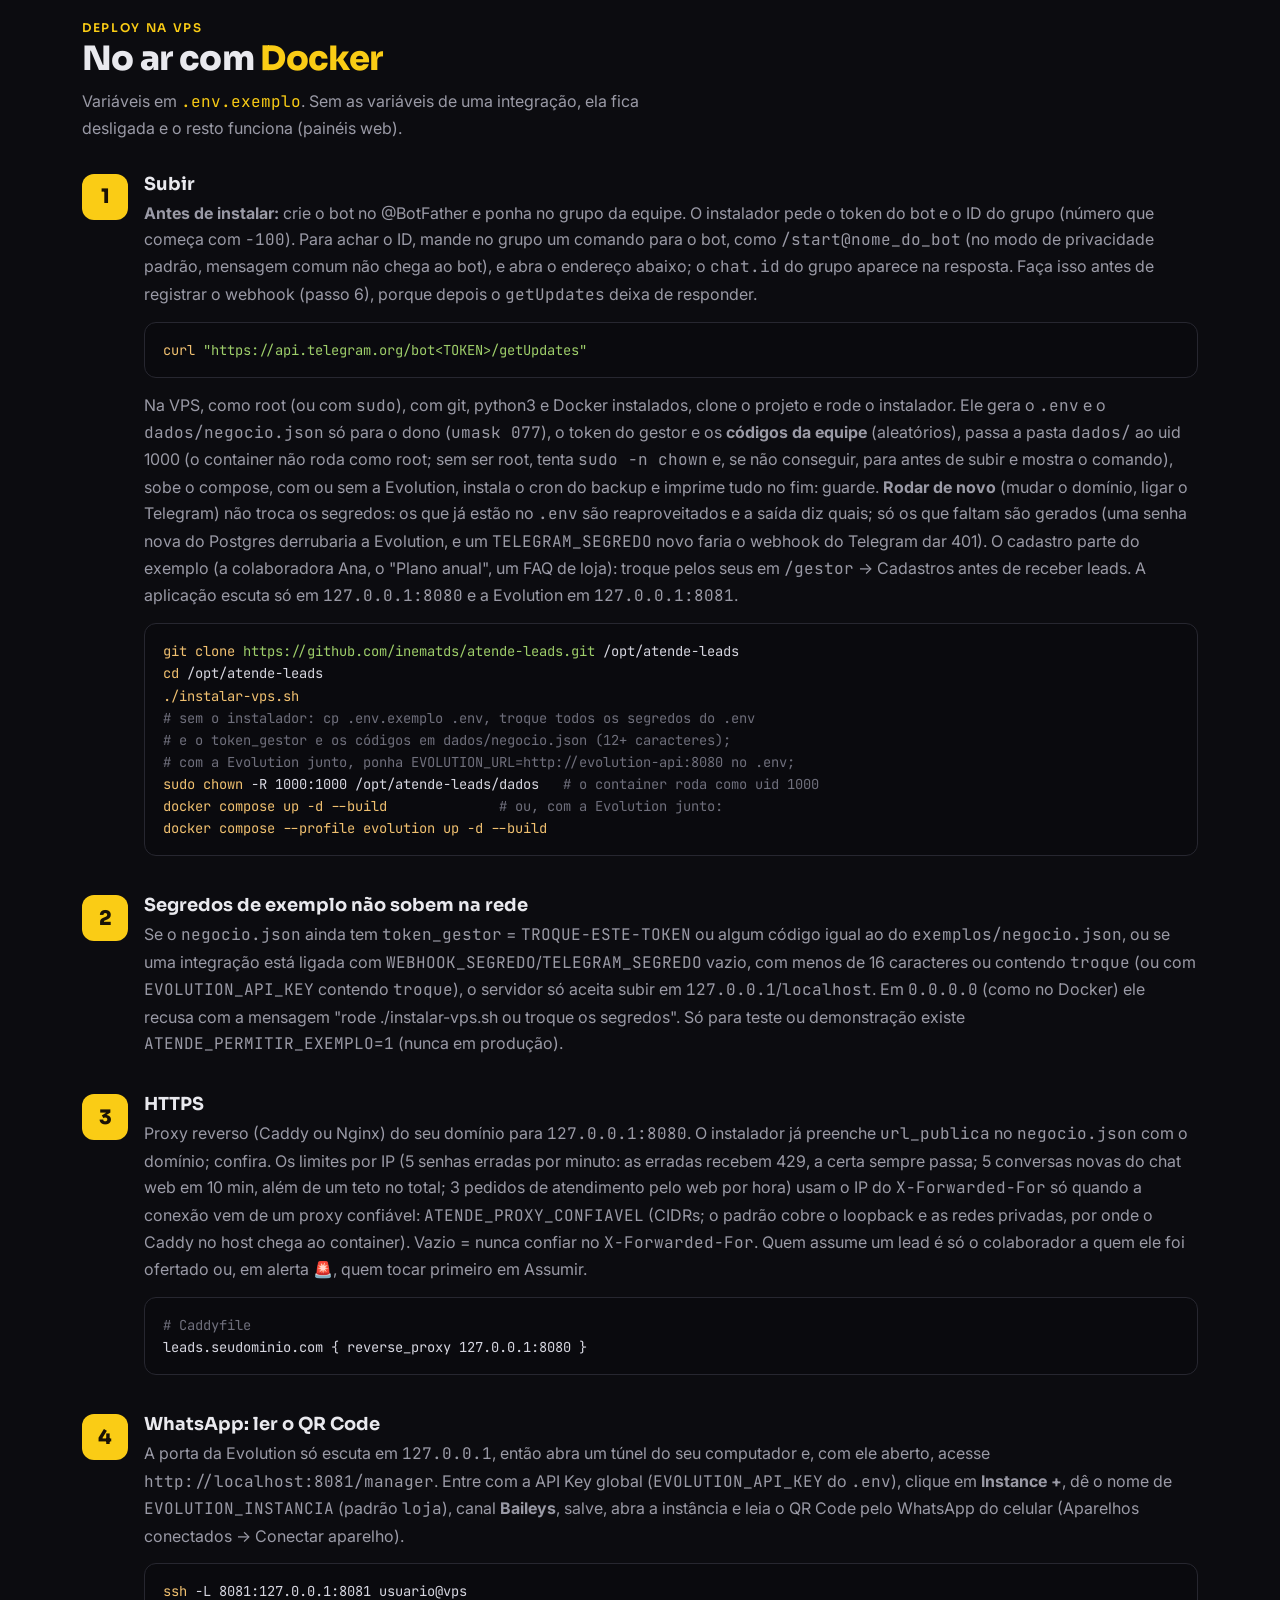
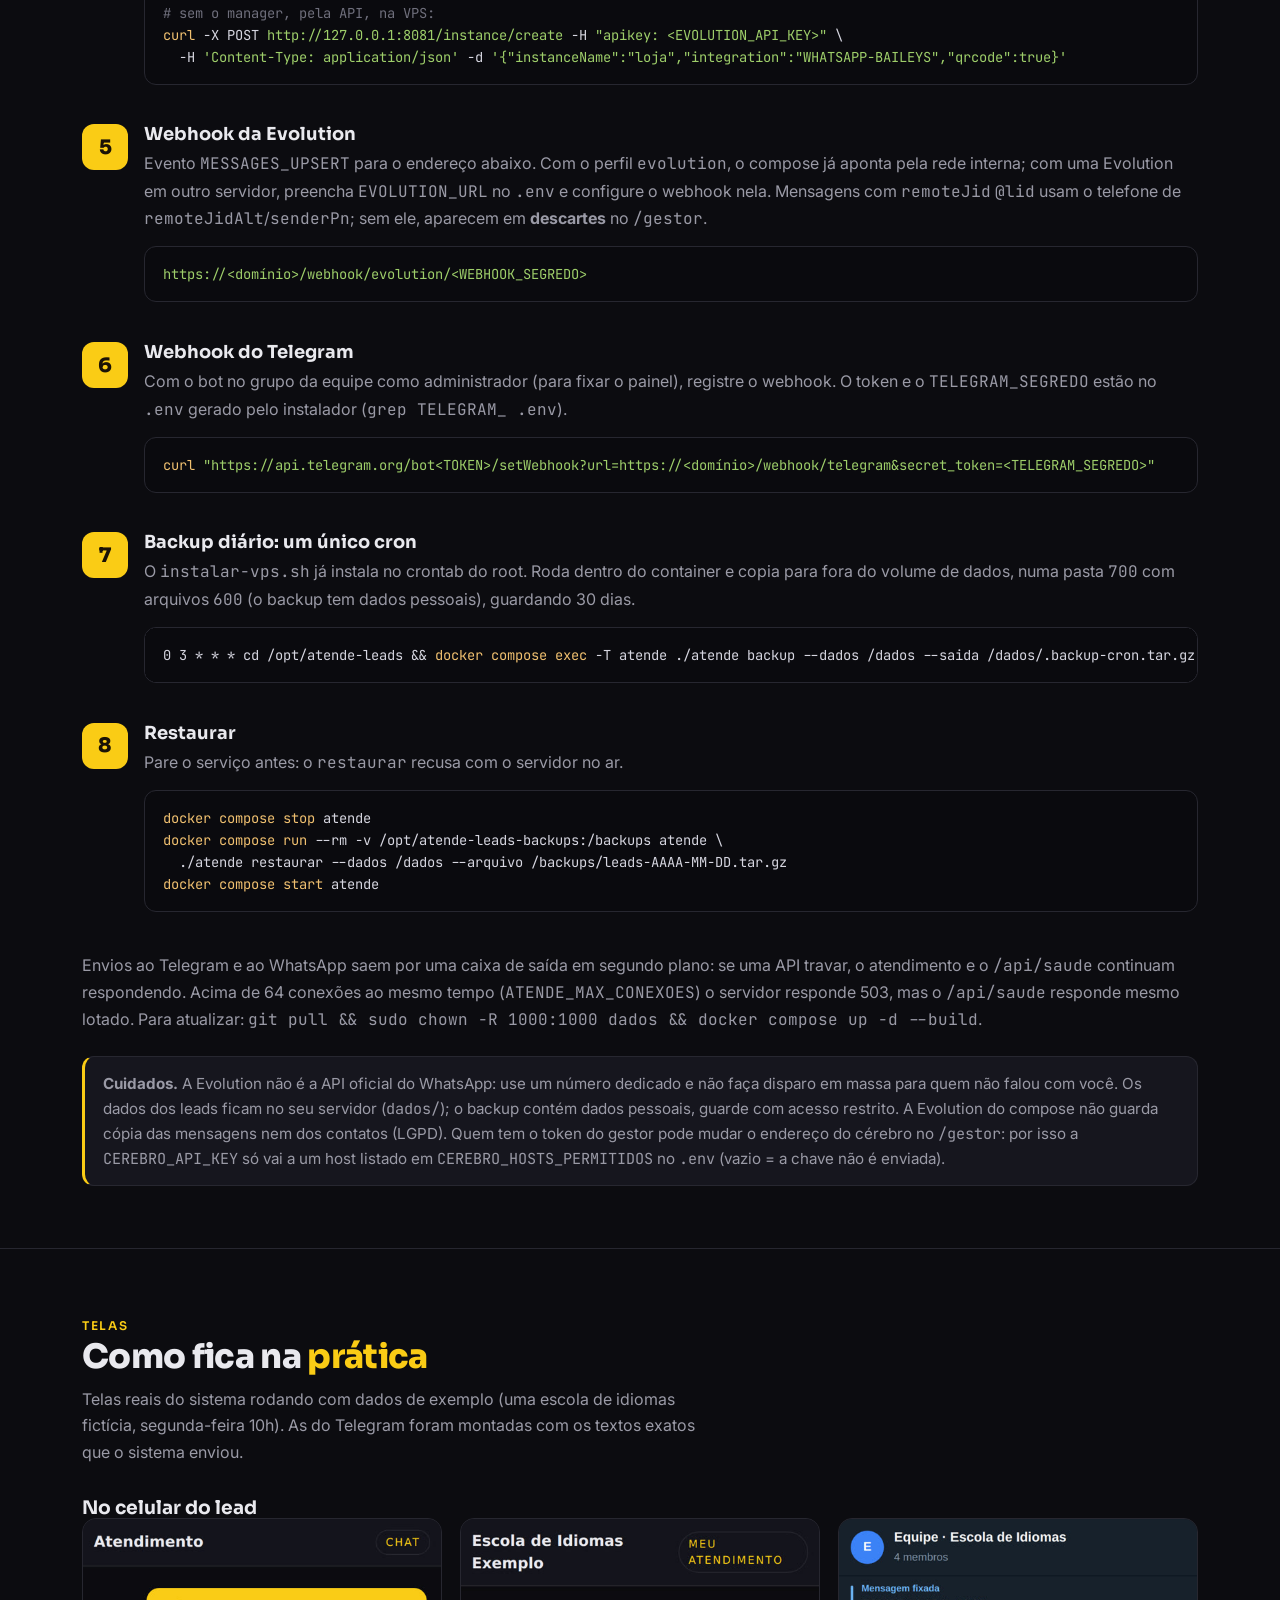
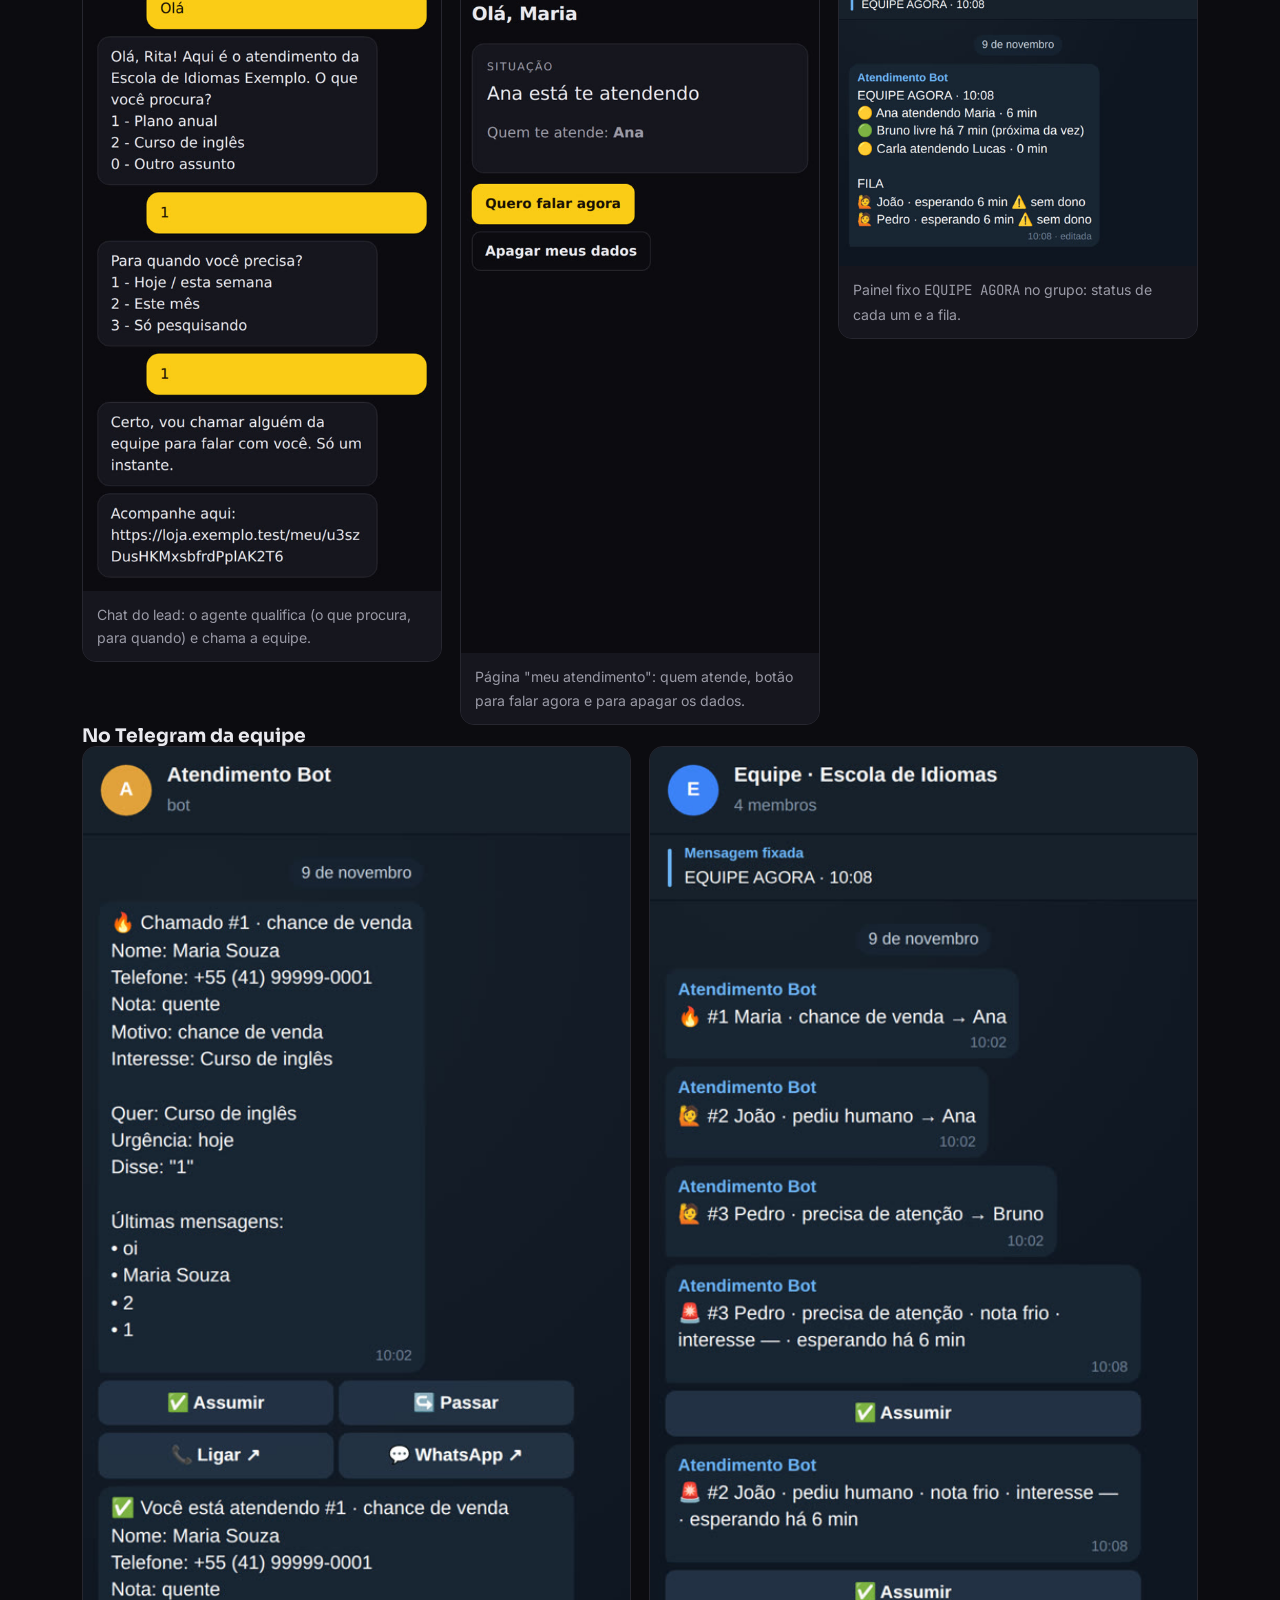
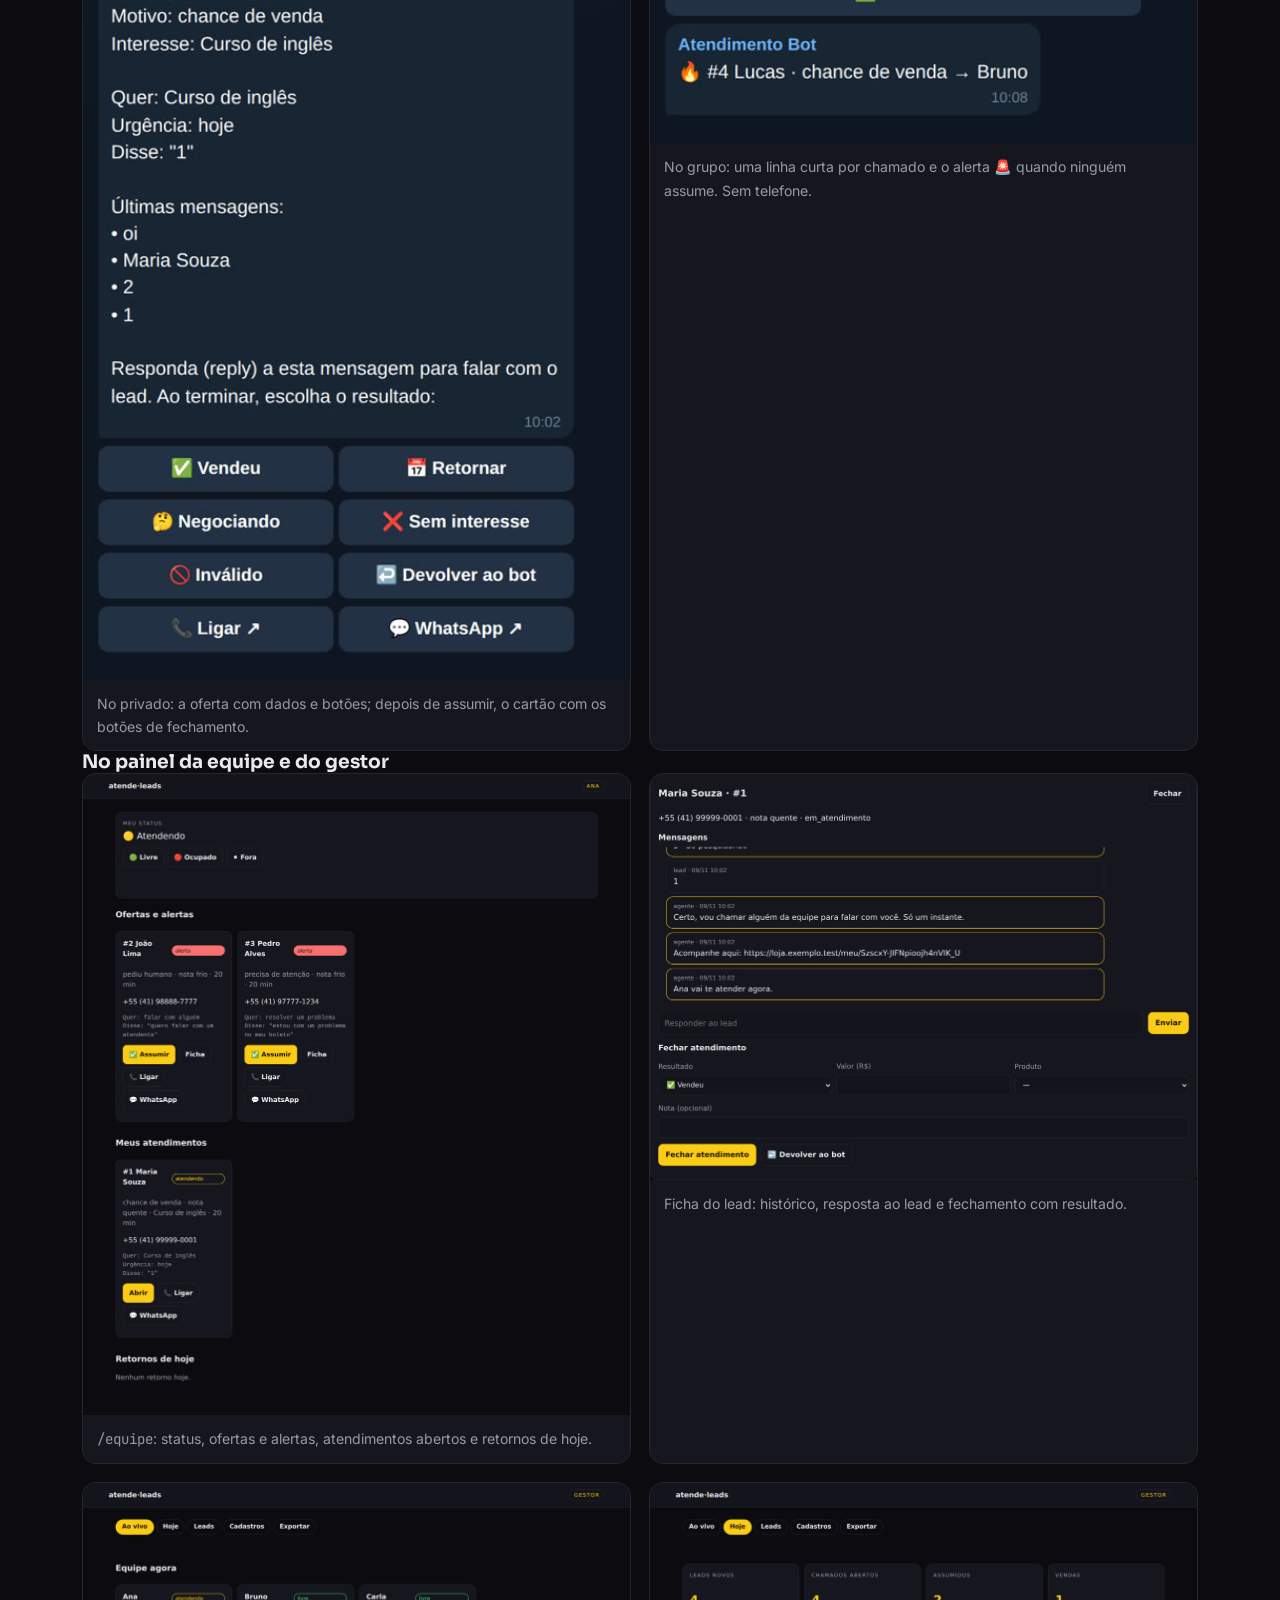
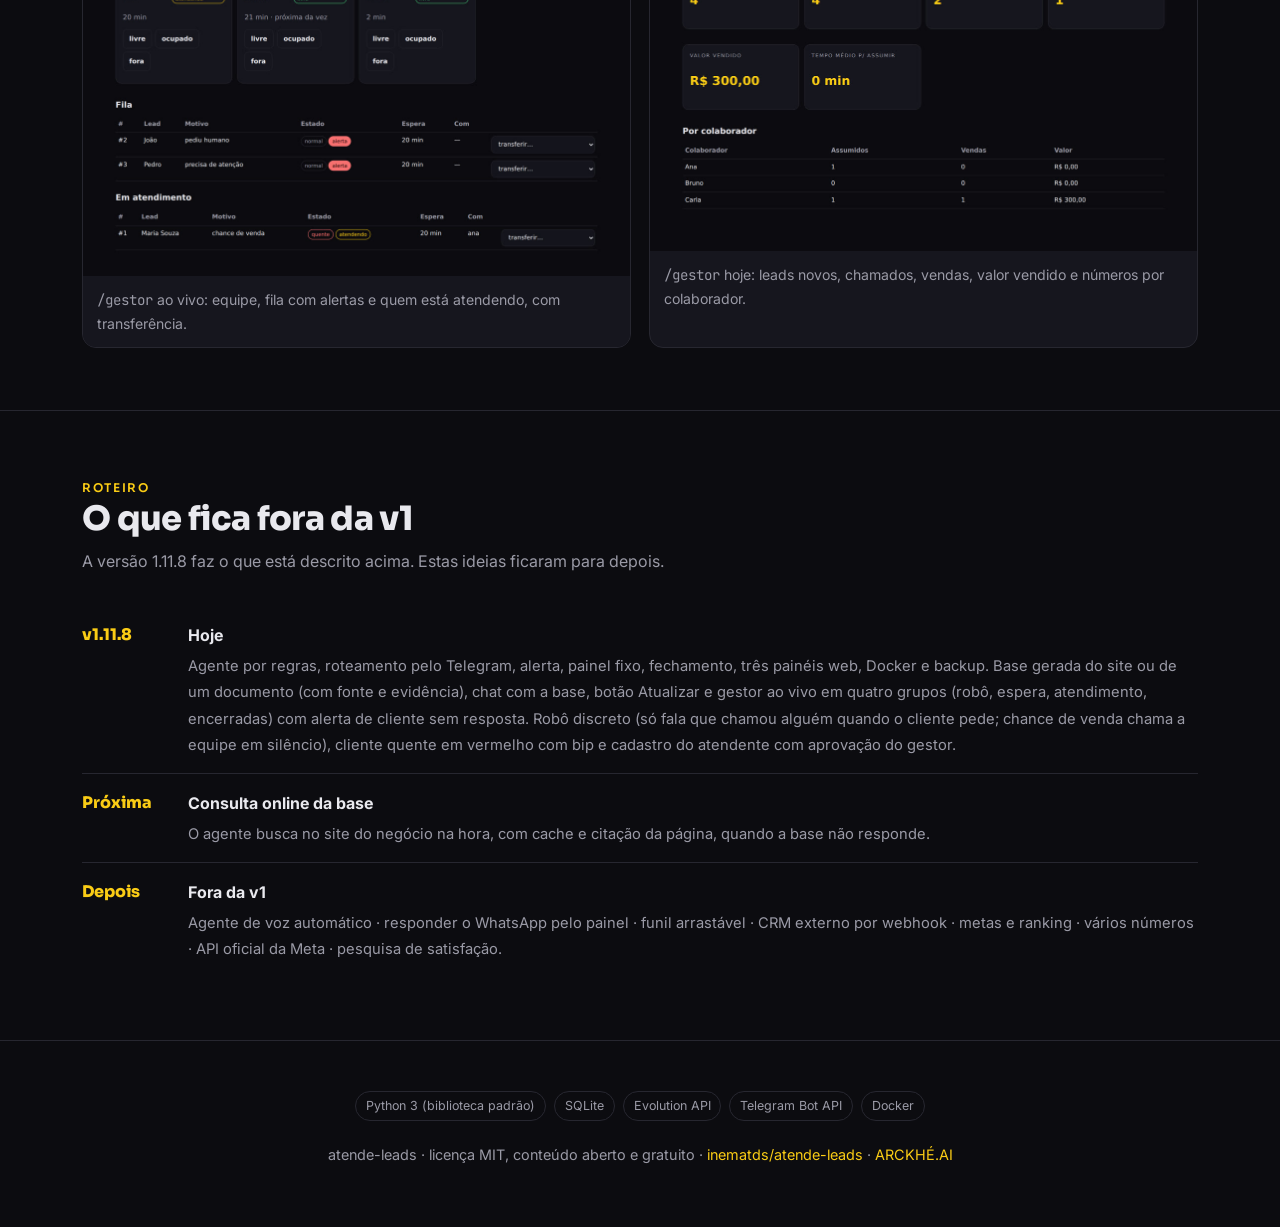
==== commit 3561dc08: "Correcao de marca ARCKHE.AI" ====
--- a/guia/index.html
+++ b/guia/index.html
@@ -118,7 +118,7 @@
   <a class="brand" href="#top"><span class="emoji">📲</span> atende-leads</a>
   <span class="sep">|</span>
   <span class="clubpro">
-    <a class="arckhe" href="https://linnoff88-dev.github.io/arckhe-ai" target="_blank" rel="noopener">ARCKHÉ.CLUB</a>
+    <a class="arckhe" href="https://linnoff88-dev.github.io/arckhe-ai" target="_blank" rel="noopener">ARCKHÉ.AI</a>
     <span class="sep">-</span>
     <a class="pro" href="https://linnoff88-dev.github.io/arckhe-ai" target="_blank" rel="noopener">PRO</a>
   </span>
@@ -460,7 +460,7 @@
     <div class="pill">Python 3 (biblioteca padrão)</div><div class="pill">SQLite</div><div class="pill">Evolution API</div><div class="pill">Telegram Bot API</div><div class="pill">Docker</div>
     <p style="margin-top:18px">atende-leads · licença MIT, conteúdo aberto e gratuito ·
       <a href="https://github.com/inematds/atende-leads">inematds/atende-leads</a> ·
-      <a href="https://linnoff88-dev.github.io/arckhe-ai">ARCKHÉ.CLUB</a></p>
+      <a href="https://linnoff88-dev.github.io/arckhe-ai">ARCKHÉ.AI</a></p>
   </div>
 </footer>
 
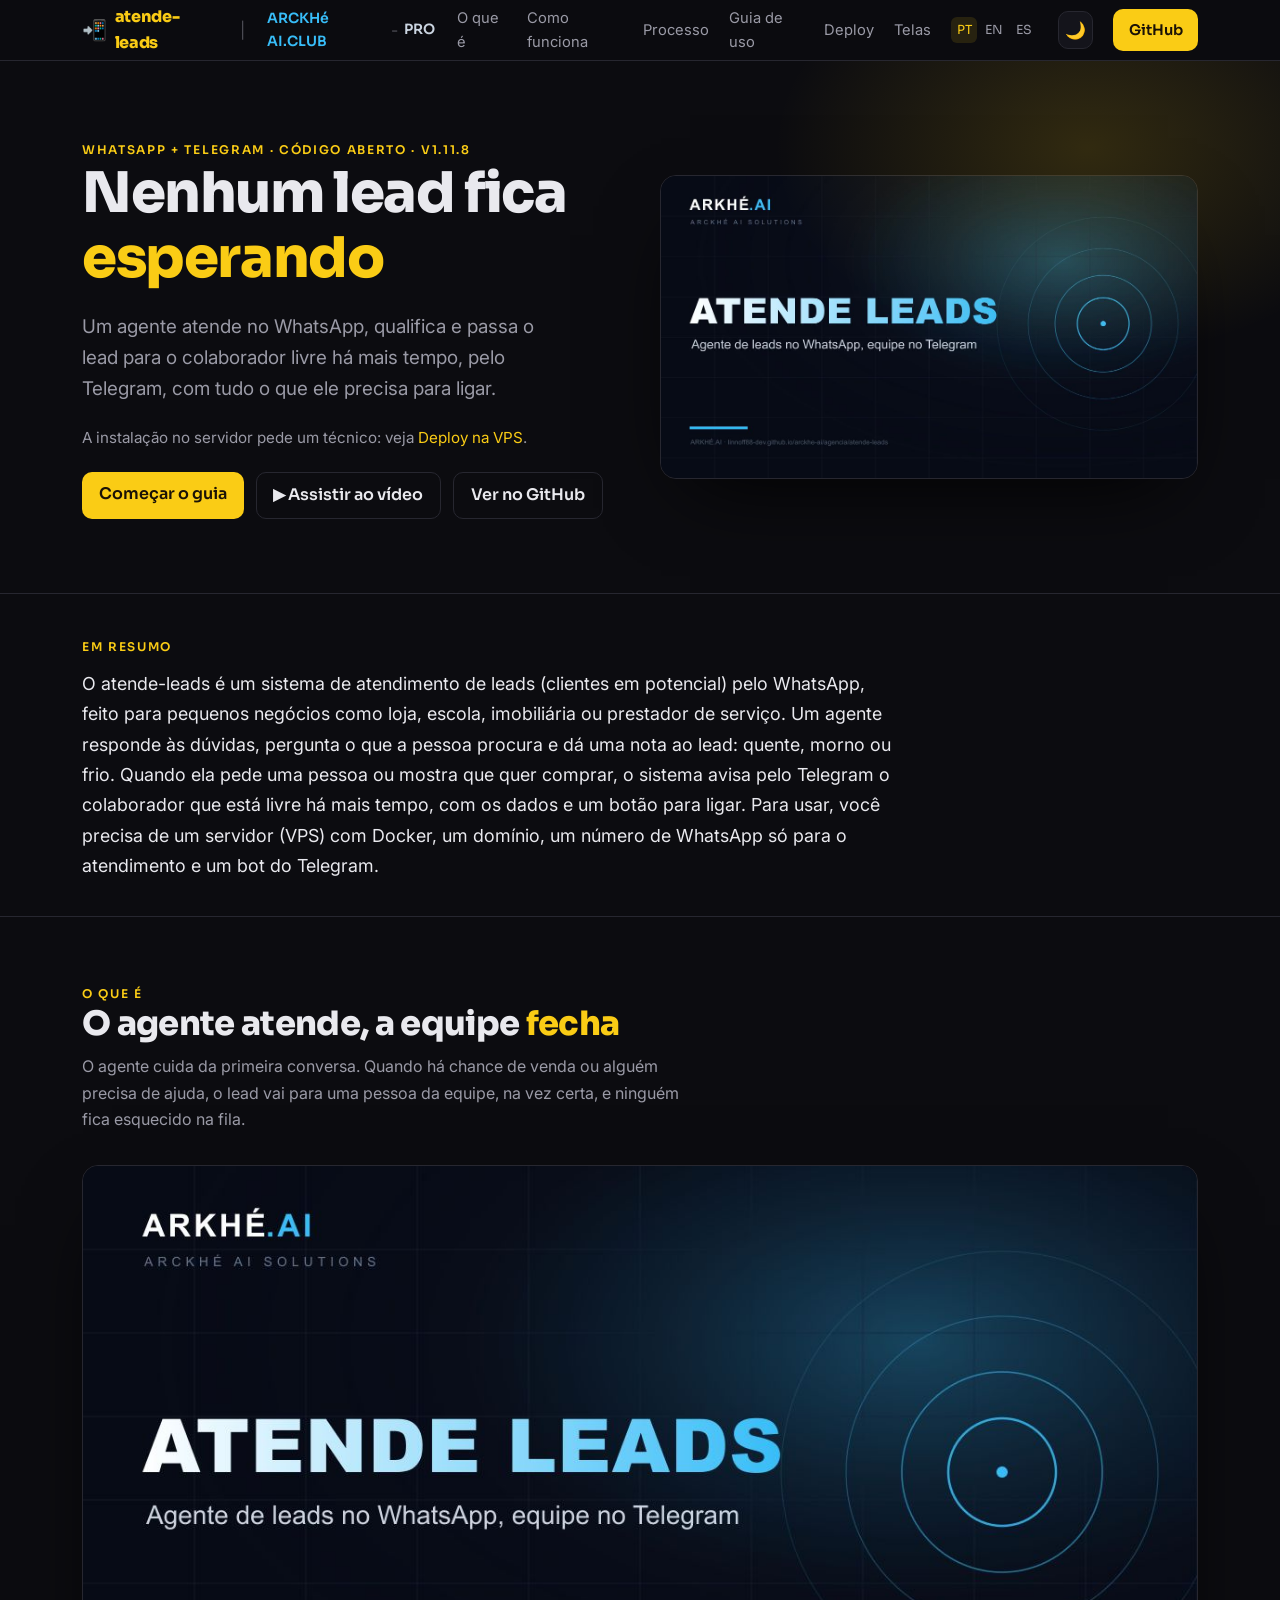
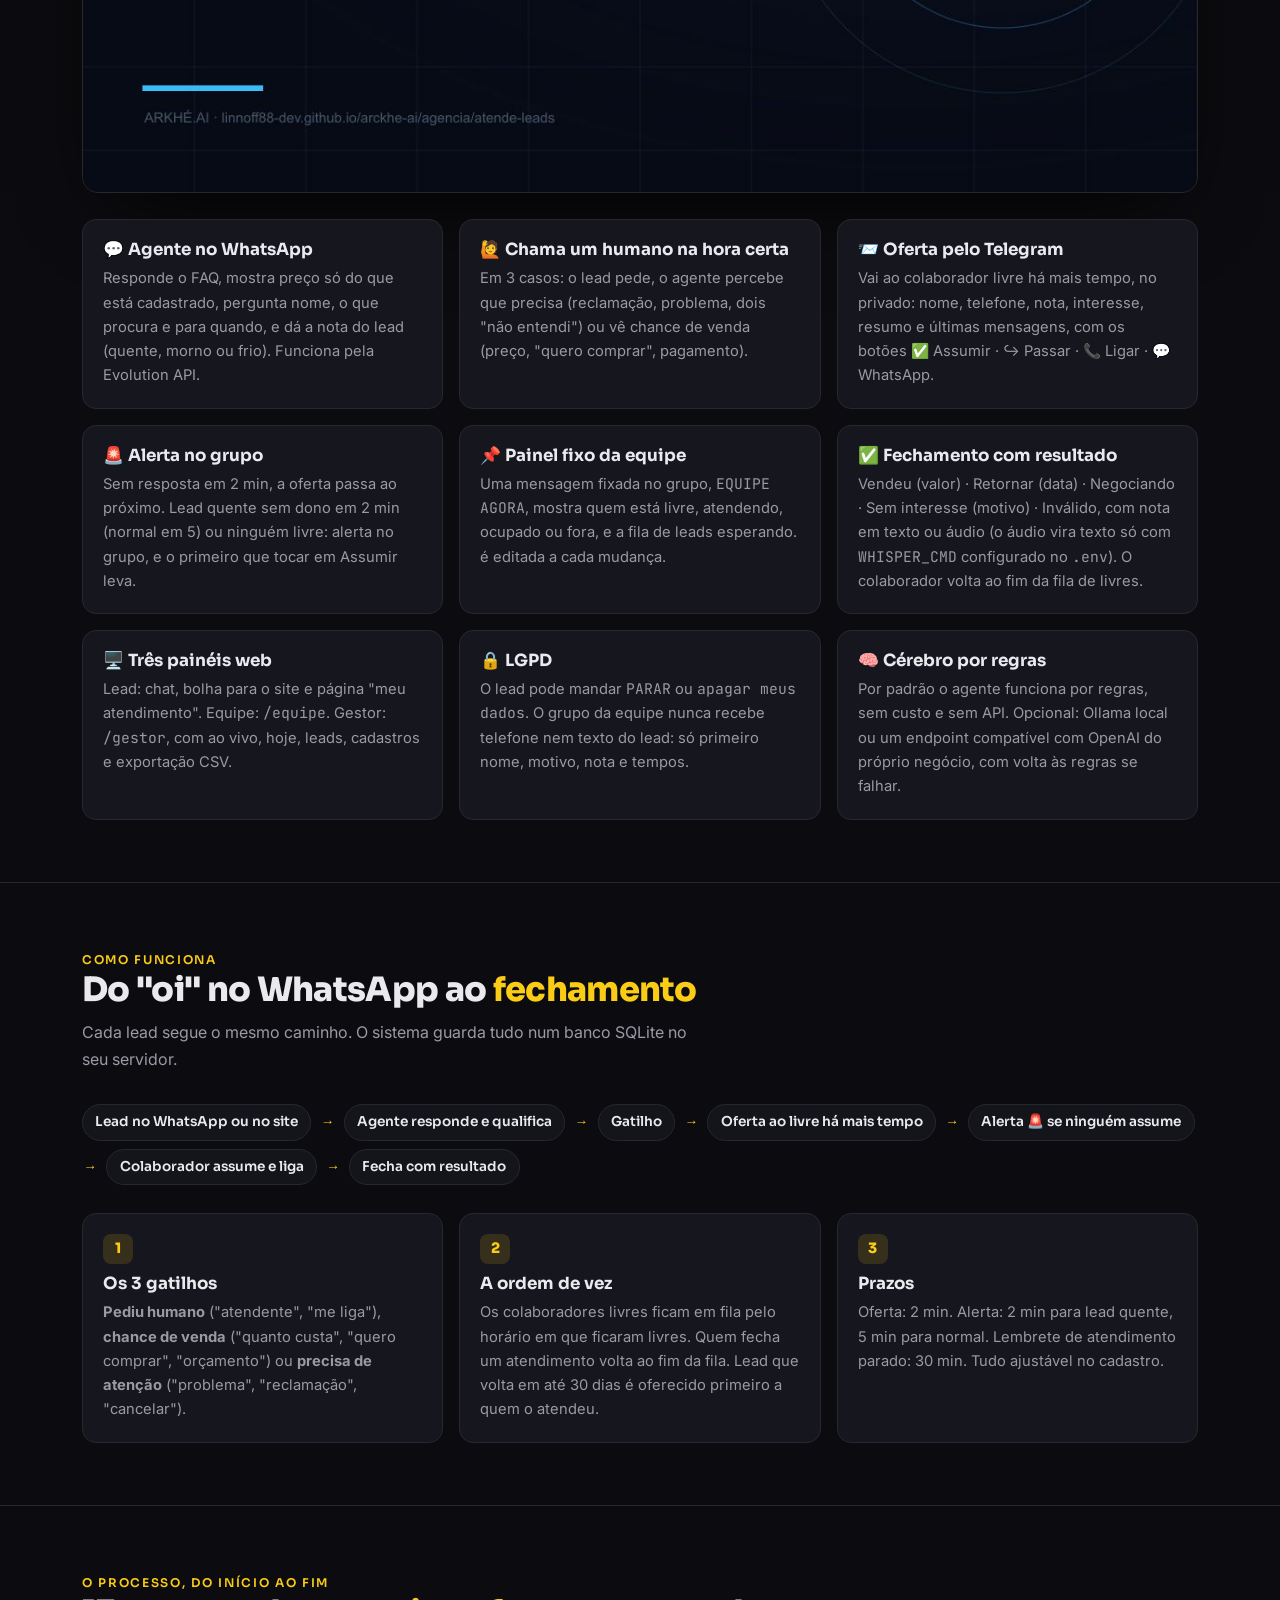
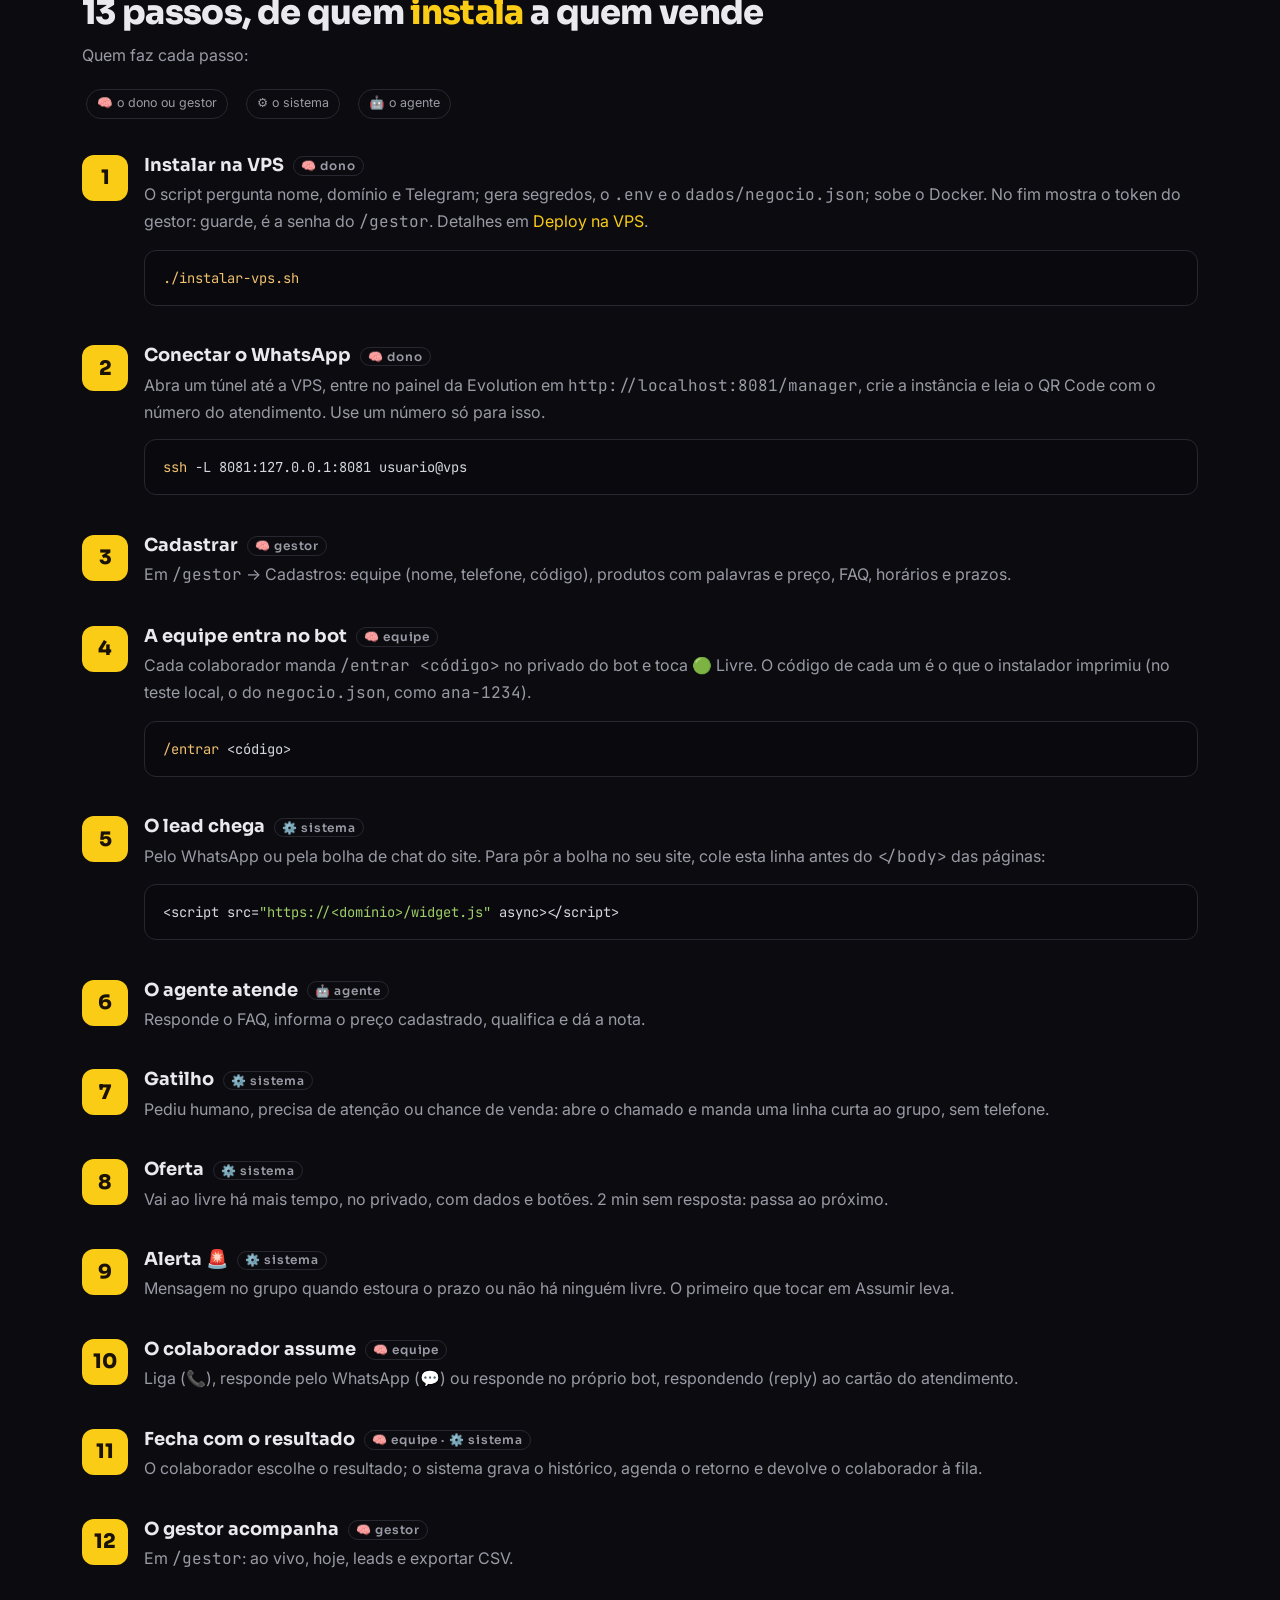
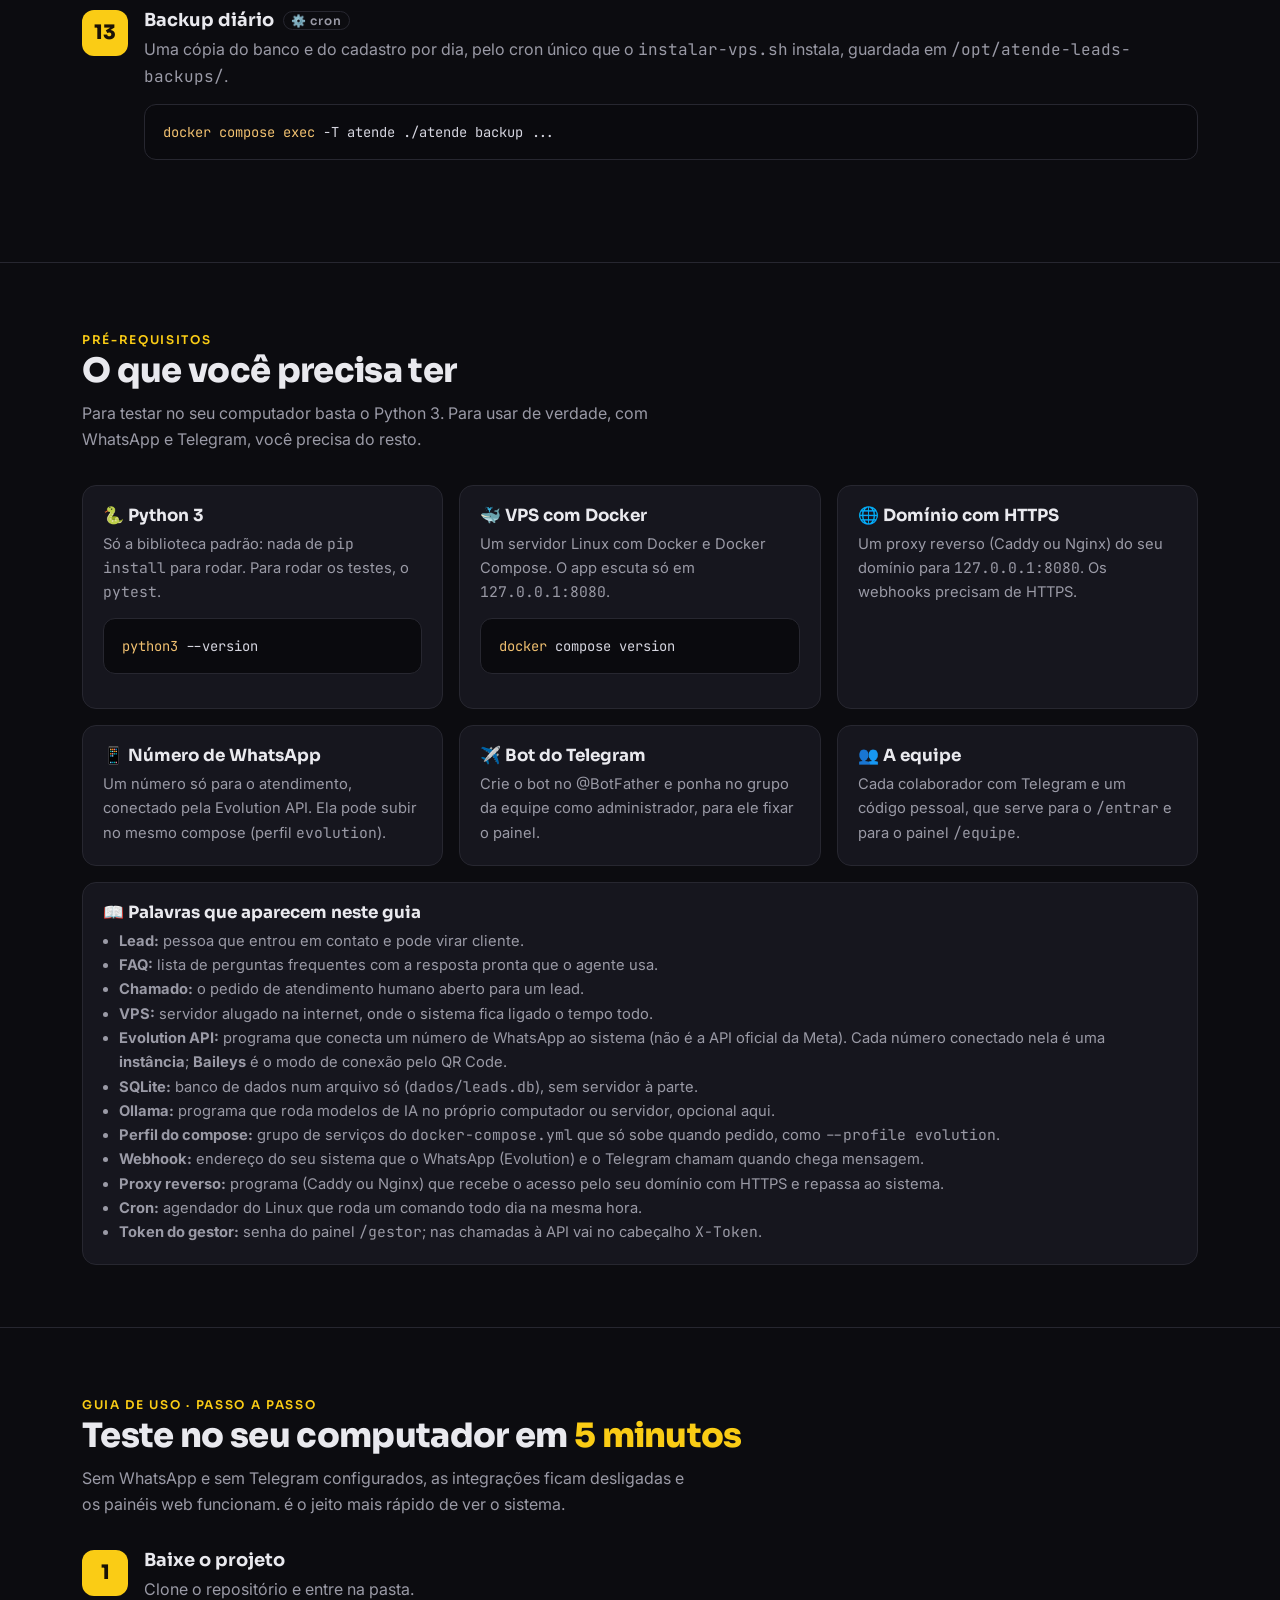
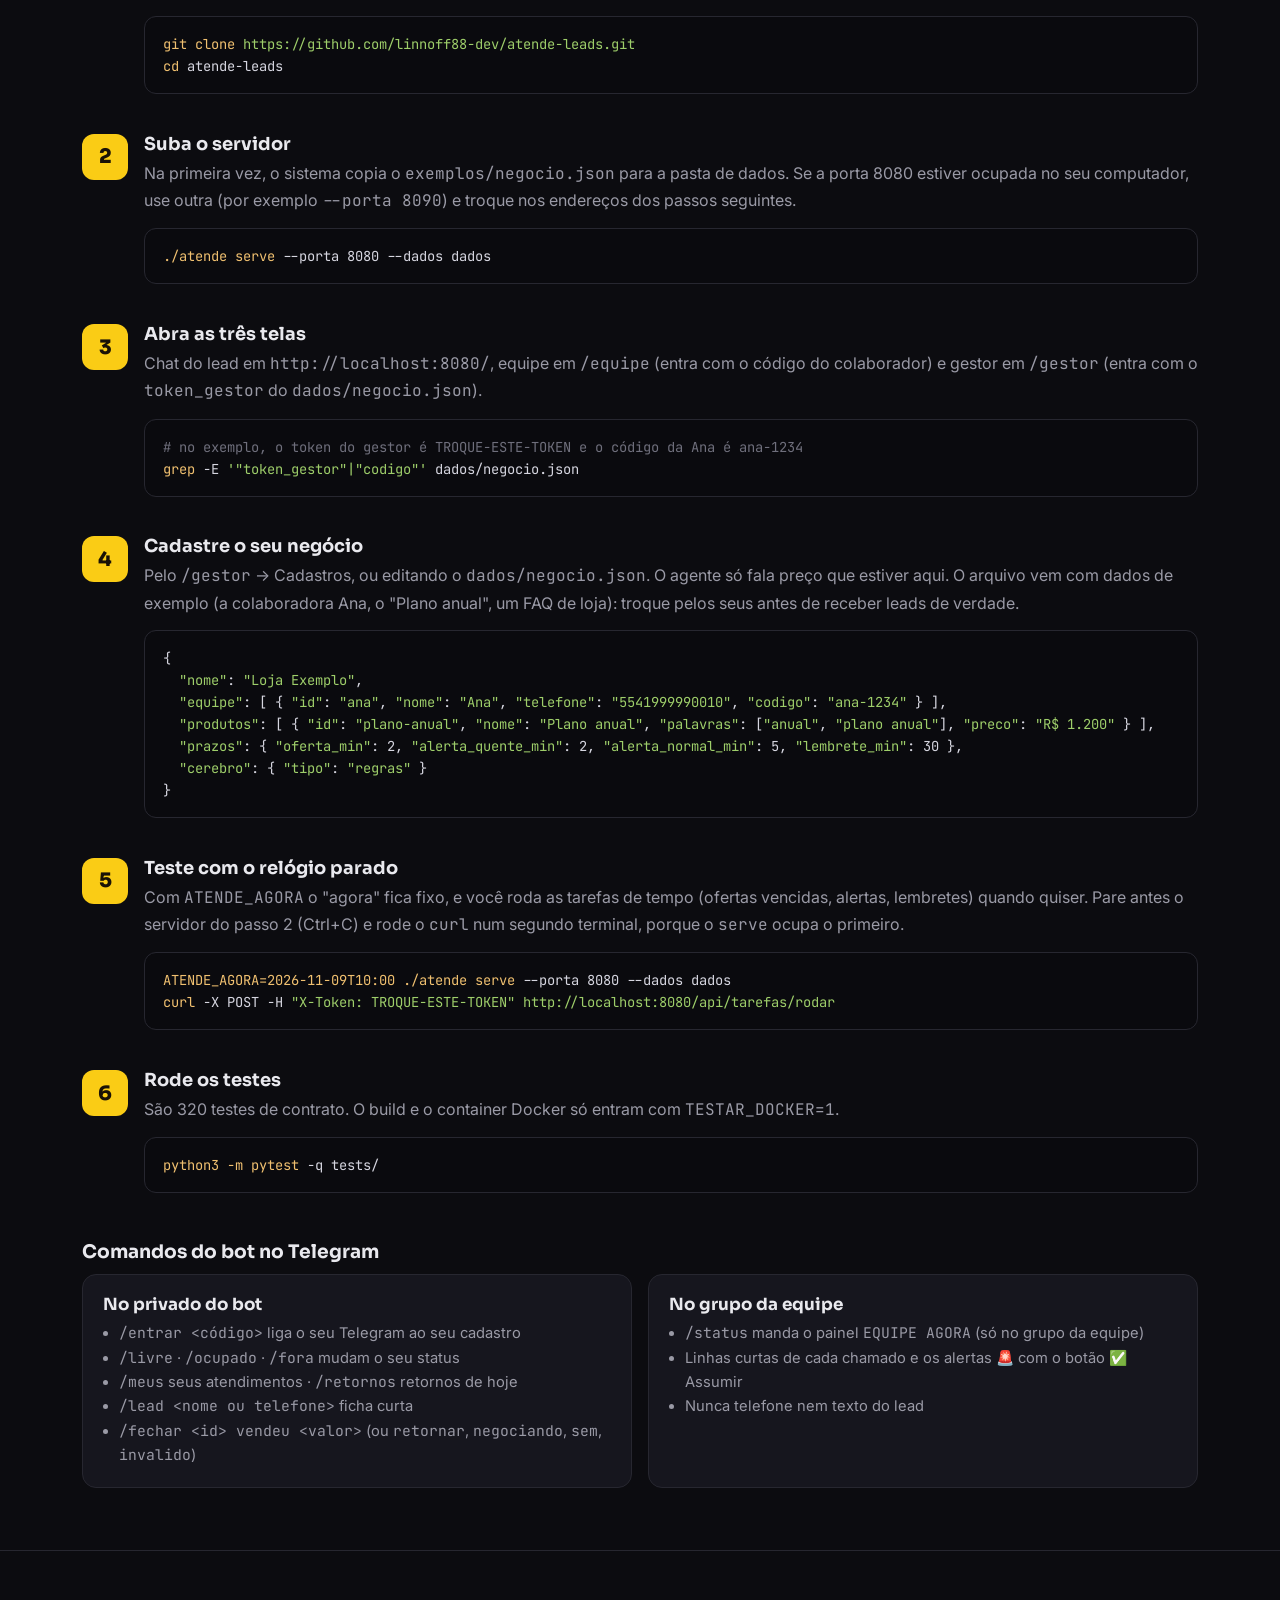
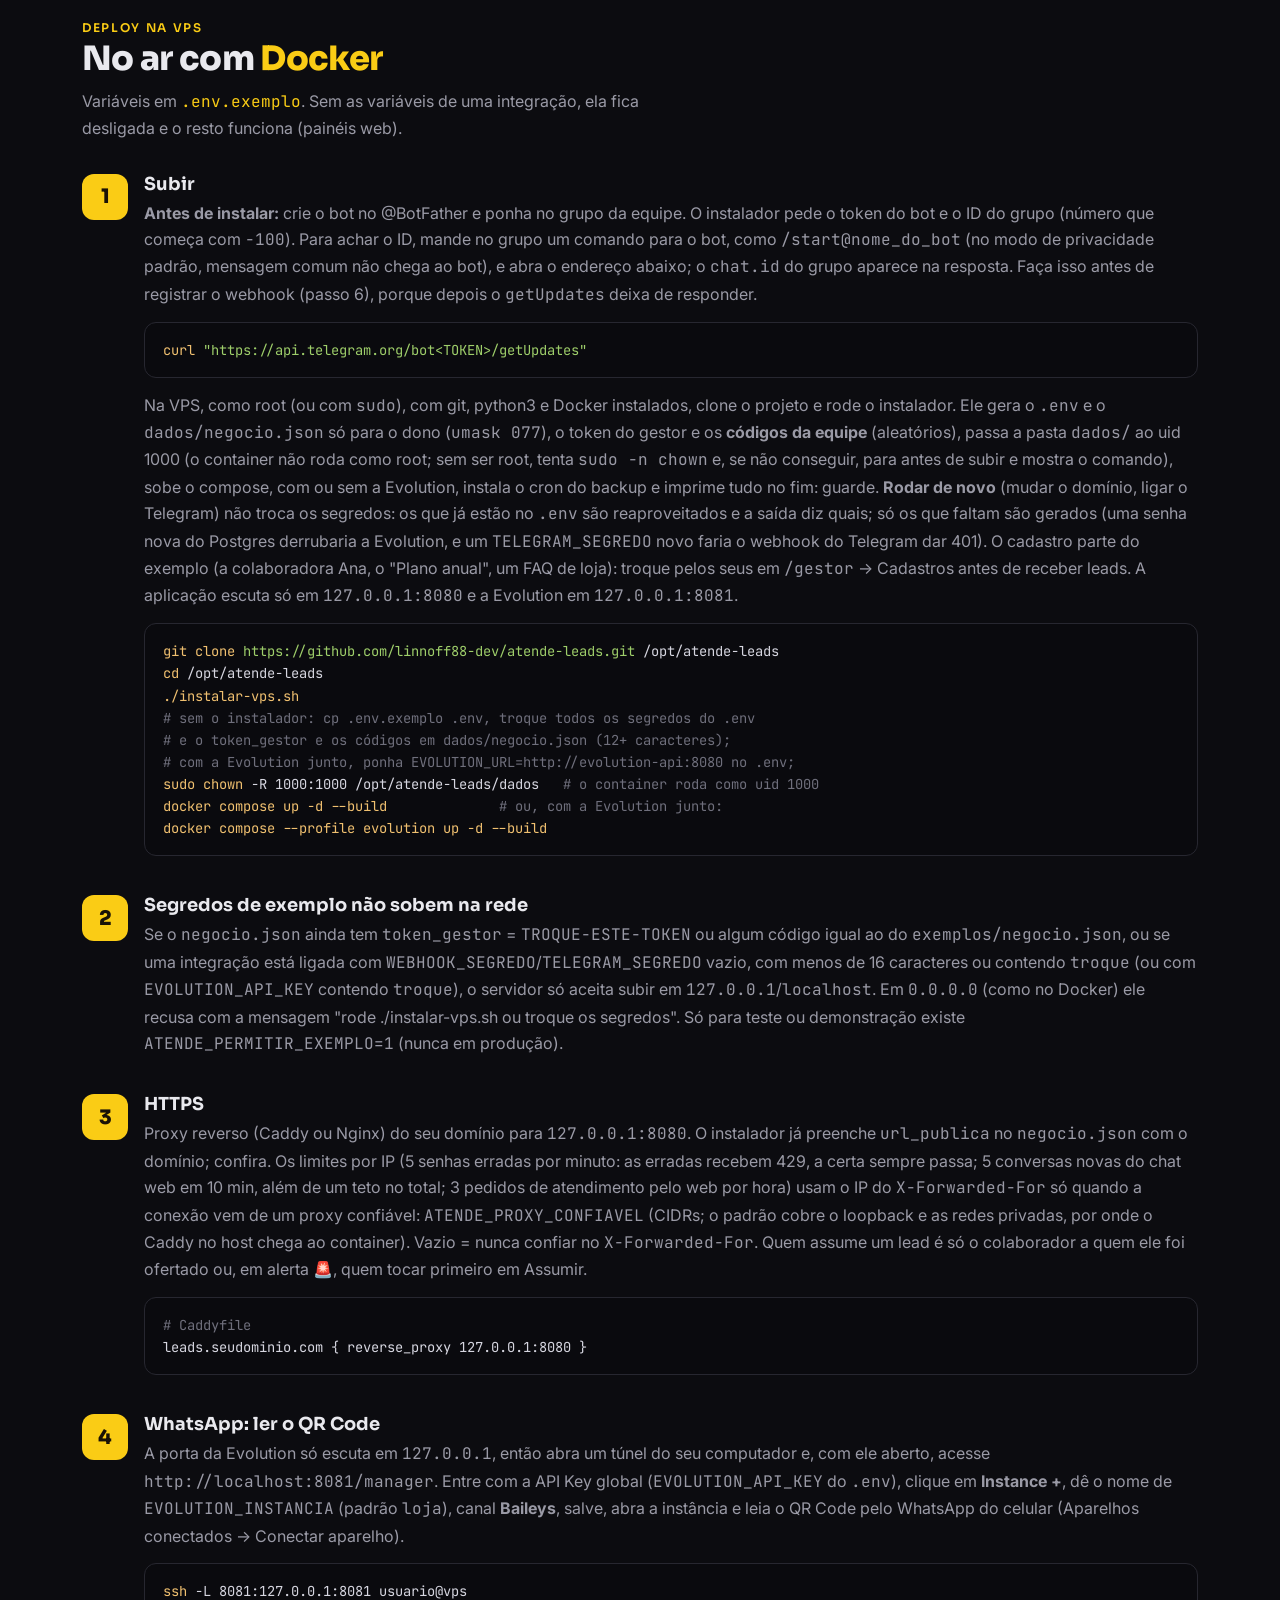
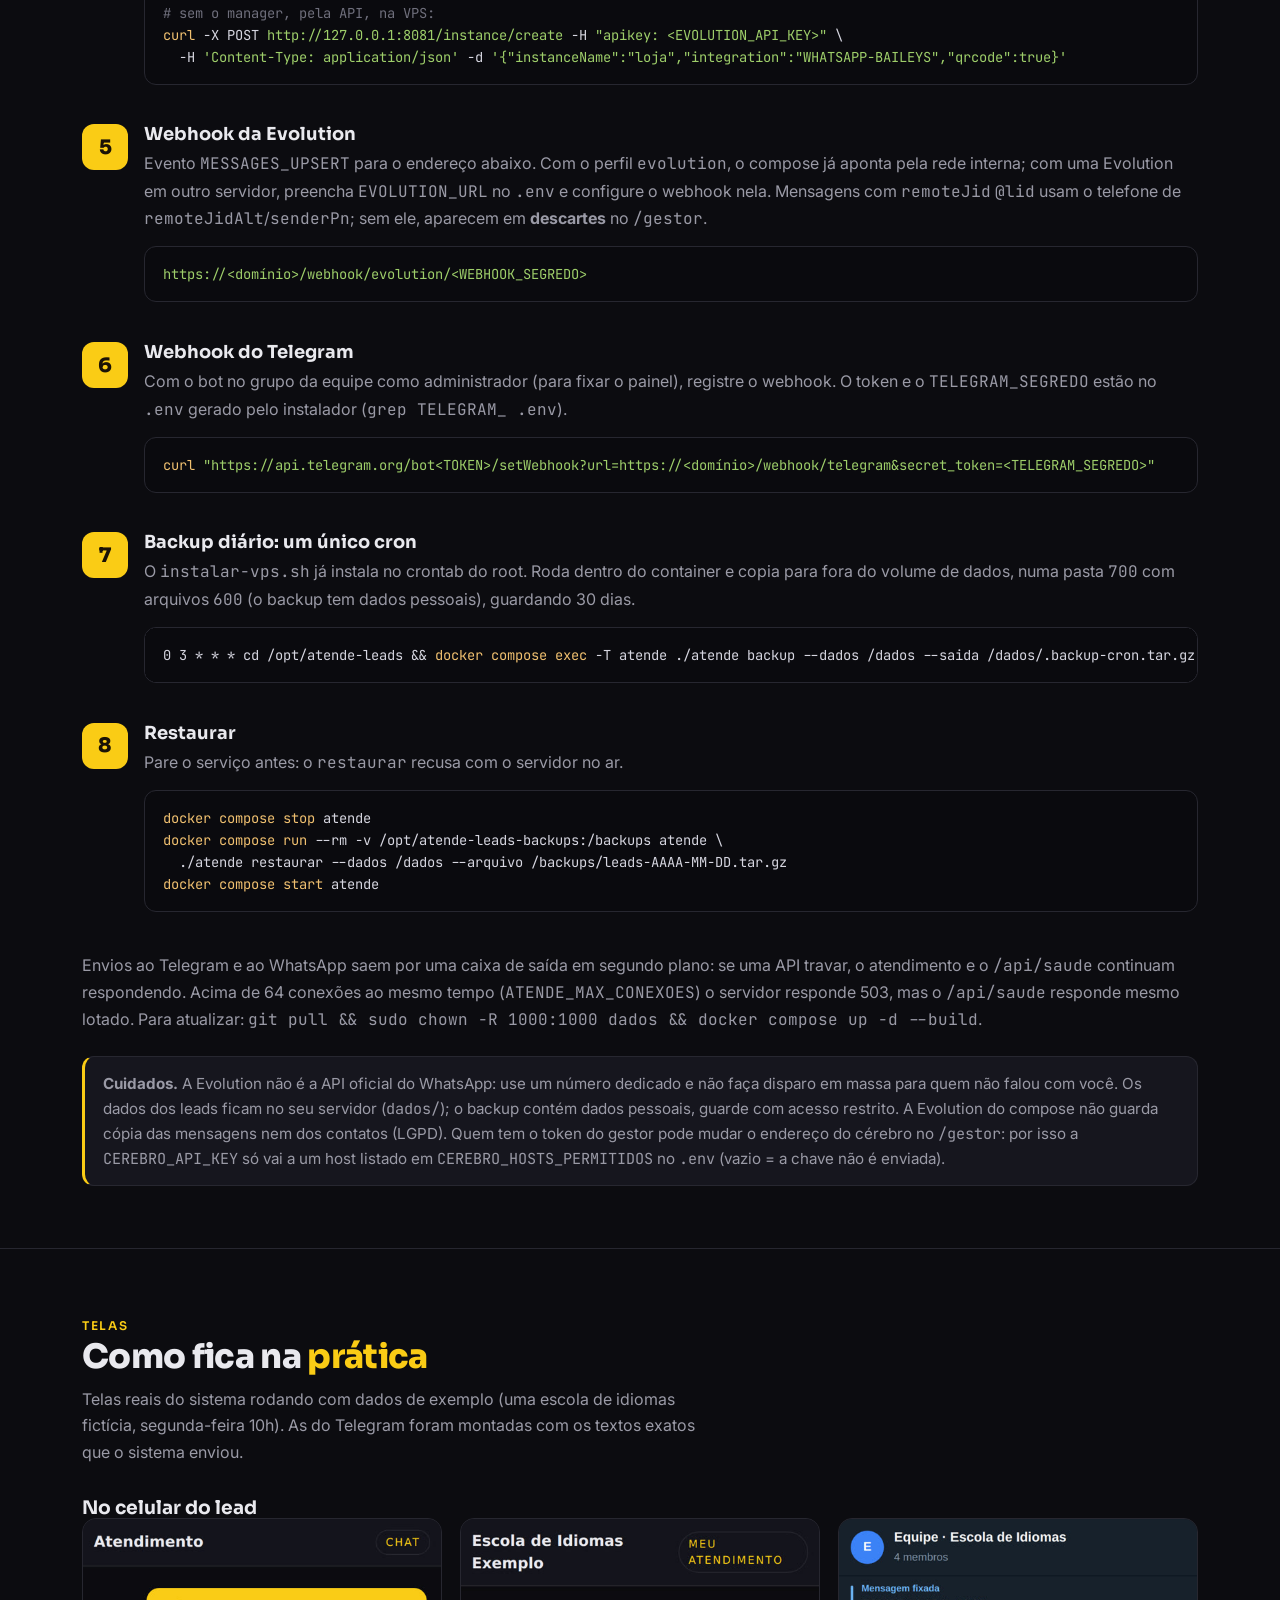
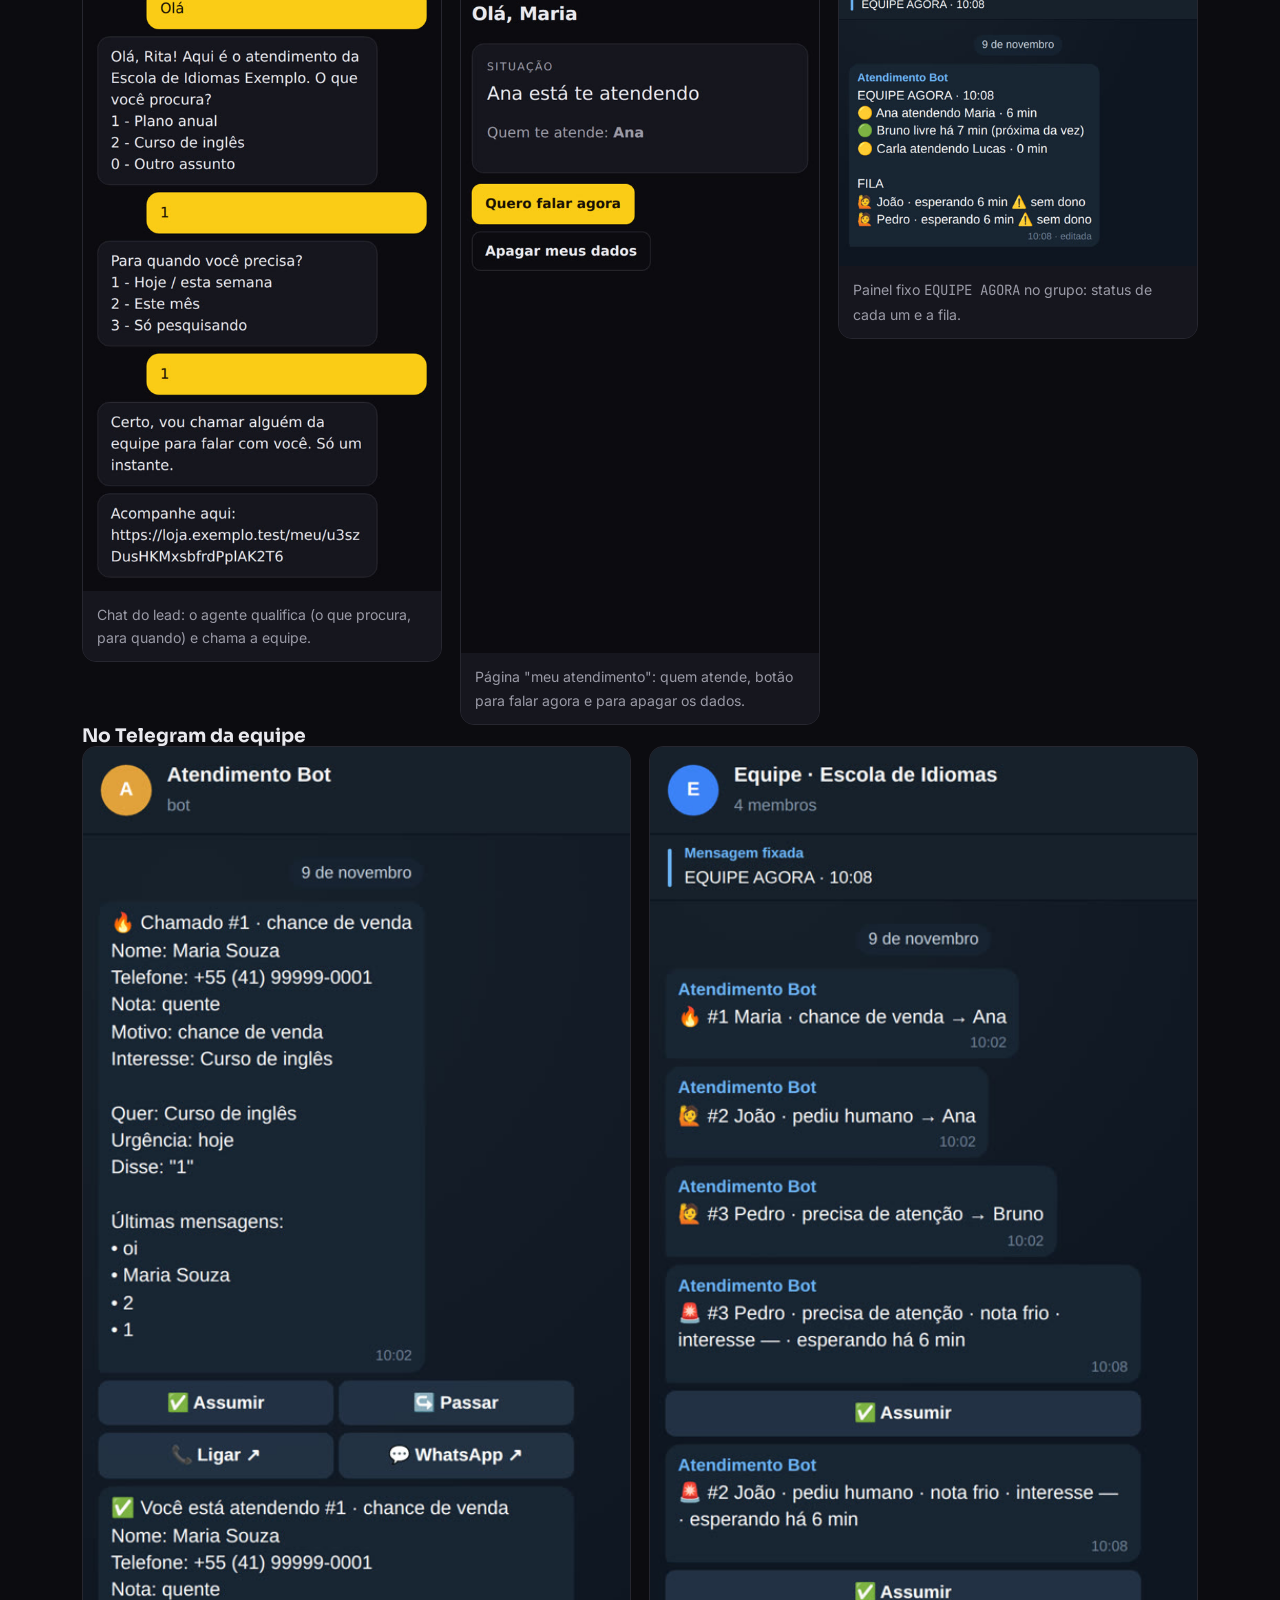
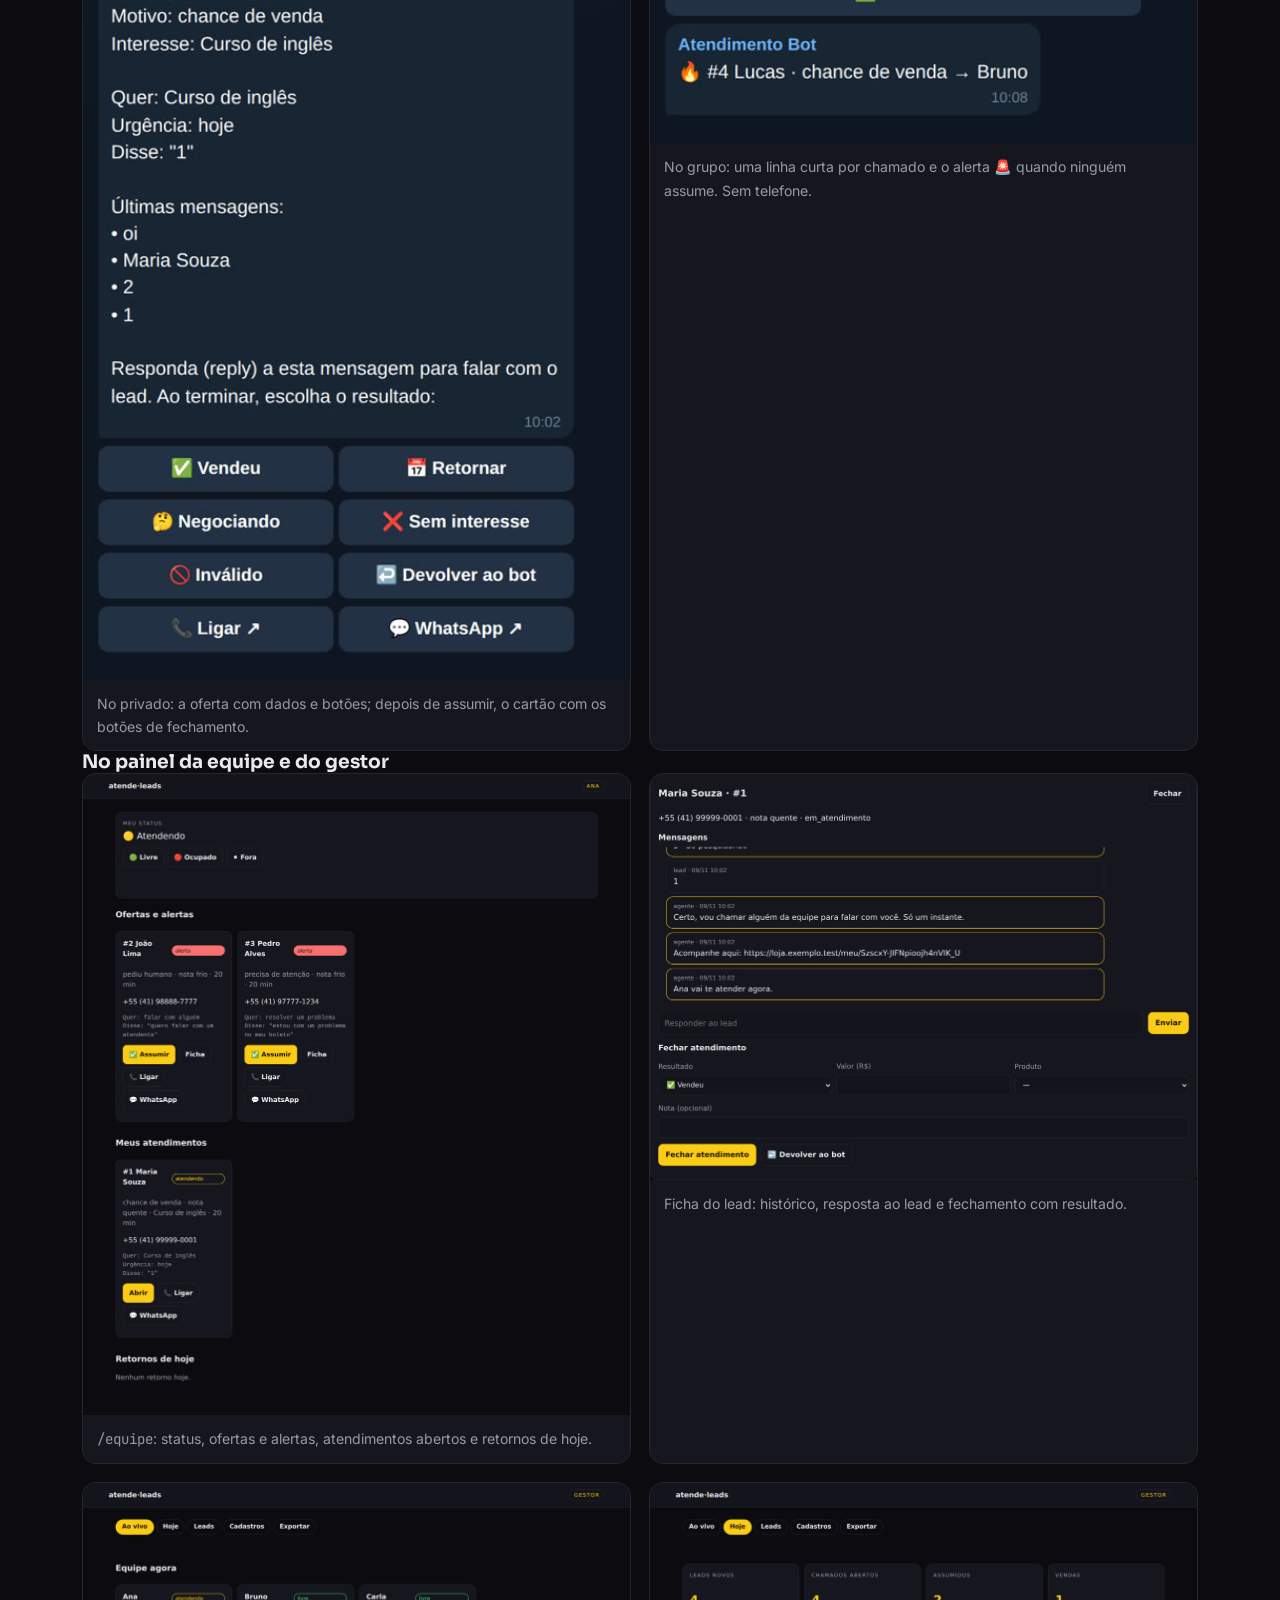
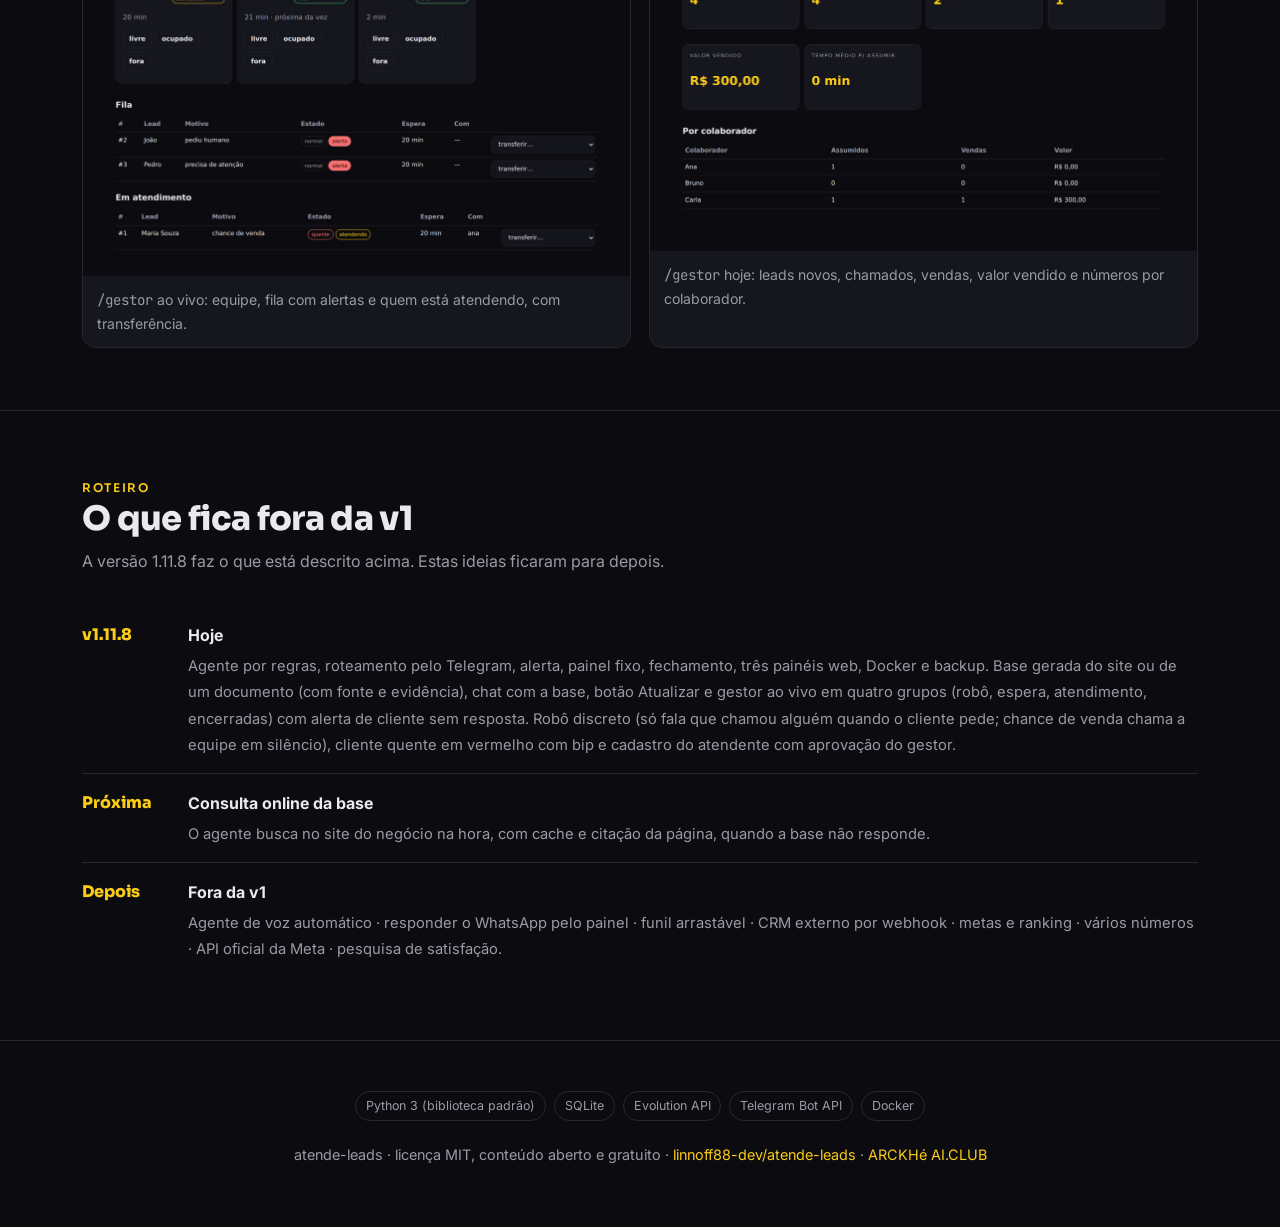
==== commit cf3c298d: "feat: arckhe-atende-leads" ====
--- a/guia/index.html
+++ b/guia/index.html
@@ -5,9 +5,9 @@
 <meta name="viewport" content="width=device-width, initial-scale=1">
 <title>atende-leads — o lead do WhatsApp na mão do colaborador livre</title>
 <meta name="description" content="Agente de leads no WhatsApp que responde, qualifica, dá nota e passa o lead ao colaborador livre há mais tempo pelo Telegram, com botões para assumir e ligar. Código aberto, Docker para VPS.">
-<link rel="alternate" hreflang="pt-BR" href="https://inematds.github.io/atende-leads/guia/">
-<link rel="alternate" hreflang="en" href="https://inematds.github.io/atende-leads/guia/en/">
-<link rel="alternate" hreflang="es" href="https://inematds.github.io/atende-leads/guia/es/">
+<link rel="alternate" hreflang="pt-BR" href="https://linnoff88-dev.github.io/atende-leads/guia/">
+<link rel="alternate" hreflang="en" href="https://linnoff88-dev.github.io/atende-leads/guia/en/">
+<link rel="alternate" hreflang="es" href="https://linnoff88-dev.github.io/atende-leads/guia/es/">
 <link rel="preconnect" href="https://fonts.googleapis.com">
 <link rel="preconnect" href="https://fonts.gstatic.com" crossorigin>
 <link href="https://fonts.googleapis.com/css2?family=Sora:wght@400;600;800&family=Inter:wght@400;500;600&family=JetBrains+Mono:wght@400;600&display=swap" rel="stylesheet">
@@ -118,9 +118,9 @@
   <a class="brand" href="#top"><span class="emoji">📲</span> atende-leads</a>
   <span class="sep">|</span>
   <span class="clubpro">
-    <a class="arckhe" href="https://linnoff88-dev.github.io/arckhe-ai" target="_blank" rel="noopener">ARCKHÉ.AI</a>
+    <a class="arckhe" href="https://linnoff88-dev.github.io" target="_blank" rel="noopener">ARCKHé AI.CLUB</a>
     <span class="sep">-</span>
-    <a class="pro" href="https://linnoff88-dev.github.io/arckhe-ai" target="_blank" rel="noopener">PRO</a>
+    <a class="pro" href="https://arckhe.pro" target="_blank" rel="noopener">PRO</a>
   </span>
   <div class="links">
     <a class="sec" href="#oque">O que é</a>
@@ -131,7 +131,7 @@
     <a class="sec" href="#exemplos">Telas</a>
     <span class="lang"><a class="on" href="./">PT</a><a href="en/">EN</a><a href="es/">ES</a></span>
     <button class="tgl" id="themeToggle" aria-label="Alternar tema" title="Alternar tema">🌙</button>
-    <a class="btn" href="https://github.com/inematds/atende-leads" target="_blank" rel="noopener">GitHub</a>
+    <a class="btn" href="https://github.com/linnoff88-dev/atende-leads" target="_blank" rel="noopener">GitHub</a>
   </div>
 </div></nav>
 
@@ -146,7 +146,7 @@
       <div class="cta">
         <a class="btn" href="#guia">Começar o guia</a>
         <a class="btn ghost" href="../videos/">▶ Assistir ao vídeo</a>
-        <a class="btn ghost" href="https://github.com/inematds/atende-leads" target="_blank" rel="noopener">Ver no GitHub</a>
+        <a class="btn ghost" href="https://github.com/linnoff88-dev/atende-leads" target="_blank" rel="noopener">Ver no GitHub</a>
       </div>
     </div>
     <figure><img src="assets/banner.jpg" alt="Banner do atende-leads: nenhum lead esperando, o agente atende no WhatsApp e chama quem está livre pelo Telegram"></figure>
@@ -168,7 +168,7 @@
     <div class="card"><h3>🙋 Chama um humano na hora certa</h3><p>Em 3 casos: o lead pede, o agente percebe que precisa (reclamação, problema, dois "não entendi") ou vê chance de venda (preço, "quero comprar", pagamento).</p></div>
     <div class="card"><h3>📨 Oferta pelo Telegram</h3><p>Vai ao colaborador livre há mais tempo, no privado: nome, telefone, nota, interesse, resumo e últimas mensagens, com os botões ✅ Assumir · ↪️ Passar · 📞 Ligar · 💬 WhatsApp.</p></div>
     <div class="card"><h3>🚨 Alerta no grupo</h3><p>Sem resposta em 2 min, a oferta passa ao próximo. Lead quente sem dono em 2 min (normal em 5) ou ninguém livre: alerta no grupo, e o primeiro que tocar em Assumir leva.</p></div>
-    <div class="card"><h3>📌 Painel fixo da equipe</h3><p>Uma mensagem fixada no grupo, <code>EQUIPE AGORA</code>, mostra quem está livre, atendendo, ocupado ou fora, e a fila de leads esperando. É editada a cada mudança.</p></div>
+    <div class="card"><h3>📌 Painel fixo da equipe</h3><p>Uma mensagem fixada no grupo, <code>EQUIPE AGORA</code>, mostra quem está livre, atendendo, ocupado ou fora, e a fila de leads esperando. é editada a cada mudança.</p></div>
     <div class="card"><h3>✅ Fechamento com resultado</h3><p>Vendeu (valor) · Retornar (data) · Negociando · Sem interesse (motivo) · Inválido, com nota em texto ou áudio (o áudio vira texto só com <code>WHISPER_CMD</code> configurado no <code>.env</code>). O colaborador volta ao fim da fila de livres.</p></div>
   </div>
   <div class="grid g3" style="margin-top:16px">
@@ -294,12 +294,12 @@
 <section id="guia"><div class="wrap">
   <span class="chip">Guia de uso · passo a passo</span>
   <h2>Teste no seu computador em <span class="amb">5 minutos</span></h2>
-  <p class="sub">Sem WhatsApp e sem Telegram configurados, as integrações ficam desligadas e os painéis web funcionam. É o jeito mais rápido de ver o sistema.</p>
+  <p class="sub">Sem WhatsApp e sem Telegram configurados, as integrações ficam desligadas e os painéis web funcionam. é o jeito mais rápido de ver o sistema.</p>
 
   <div class="step"><div class="b">1</div><div>
     <h3>Baixe o projeto</h3>
     <p>Clone o repositório e entre na pasta.</p>
-<pre><span class="k">git clone</span> <span class="s">https://github.com/inematds/atende-leads.git</span>
+<pre><span class="k">git clone</span> <span class="s">https://github.com/linnoff88-dev/atende-leads.git</span>
 <span class="k">cd</span> atende-leads</pre>
   </div></div>
   <div class="step"><div class="b">2</div><div>
@@ -356,14 +356,14 @@
 <section id="deploy"><div class="wrap">
   <span class="chip">Deploy na VPS</span>
   <h2>No ar com <span class="amb">Docker</span></h2>
-  <p class="sub">Variáveis em <a href="https://github.com/inematds/atende-leads/blob/main/.env.exemplo" target="_blank" rel="noopener"><code>.env.exemplo</code></a>. Sem as variáveis de uma integração, ela fica desligada e o resto funciona (painéis web).</p>
+  <p class="sub">Variáveis em <a href="https://github.com/linnoff88-dev/atende-leads/blob/main/.env.exemplo" target="_blank" rel="noopener"><code>.env.exemplo</code></a>. Sem as variáveis de uma integração, ela fica desligada e o resto funciona (painéis web).</p>
 
   <div class="step"><div class="b">1</div><div>
     <h3>Subir</h3>
     <p><b>Antes de instalar:</b> crie o bot no @BotFather e ponha no grupo da equipe. O instalador pede o token do bot e o ID do grupo (número que começa com <code>-100</code>). Para achar o ID, mande no grupo um comando para o bot, como <code>/start@nome_do_bot</code> (no modo de privacidade padrão, mensagem comum não chega ao bot), e abra o endereço abaixo; o <code>chat.id</code> do grupo aparece na resposta. Faça isso antes de registrar o webhook (passo 6), porque depois o <code>getUpdates</code> deixa de responder.</p>
 <pre><span class="k">curl</span> <span class="s">"https://api.telegram.org/bot&lt;TOKEN&gt;/getUpdates"</span></pre>
     <p>Na VPS, como root (ou com <code>sudo</code>), com git, python3 e Docker instalados, clone o projeto e rode o instalador. Ele gera o <code>.env</code> e o <code>dados/negocio.json</code> só para o dono (<code>umask 077</code>), o token do gestor e os <b>códigos da equipe</b> (aleatórios), passa a pasta <code>dados/</code> ao uid 1000 (o container não roda como root; sem ser root, tenta <code>sudo -n chown</code> e, se não conseguir, para antes de subir e mostra o comando), sobe o compose, com ou sem a Evolution, instala o cron do backup e imprime tudo no fim: guarde. <b>Rodar de novo</b> (mudar o domínio, ligar o Telegram) não troca os segredos: os que já estão no <code>.env</code> são reaproveitados e a saída diz quais; só os que faltam são gerados (uma senha nova do Postgres derrubaria a Evolution, e um <code>TELEGRAM_SEGREDO</code> novo faria o webhook do Telegram dar 401). O cadastro parte do exemplo (a colaboradora Ana, o "Plano anual", um FAQ de loja): troque pelos seus em <code>/gestor</code> → Cadastros antes de receber leads. A aplicação escuta só em <code>127.0.0.1:8080</code> e a Evolution em <code>127.0.0.1:8081</code>.</p>
-<pre><span class="k">git clone</span> <span class="s">https://github.com/inematds/atende-leads.git</span> /opt/atende-leads
+<pre><span class="k">git clone</span> <span class="s">https://github.com/linnoff88-dev/atende-leads.git</span> /opt/atende-leads
 <span class="k">cd</span> /opt/atende-leads
 <span class="k">./instalar-vps.sh</span>
 <span class="c"># sem o instalador: cp .env.exemplo .env, troque todos os segredos do .env</span>
@@ -459,8 +459,8 @@
   <div class="wrap">
     <div class="pill">Python 3 (biblioteca padrão)</div><div class="pill">SQLite</div><div class="pill">Evolution API</div><div class="pill">Telegram Bot API</div><div class="pill">Docker</div>
     <p style="margin-top:18px">atende-leads · licença MIT, conteúdo aberto e gratuito ·
-      <a href="https://github.com/inematds/atende-leads">inematds/atende-leads</a> ·
-      <a href="https://linnoff88-dev.github.io/arckhe-ai">ARCKHÉ.AI</a></p>
+      <a href="https://github.com/linnoff88-dev/atende-leads">linnoff88-dev/atende-leads</a> ·
+      <a href="https://linnoff88-dev.github.io">ARCKHé AI.CLUB</a></p>
   </div>
 </footer>
 
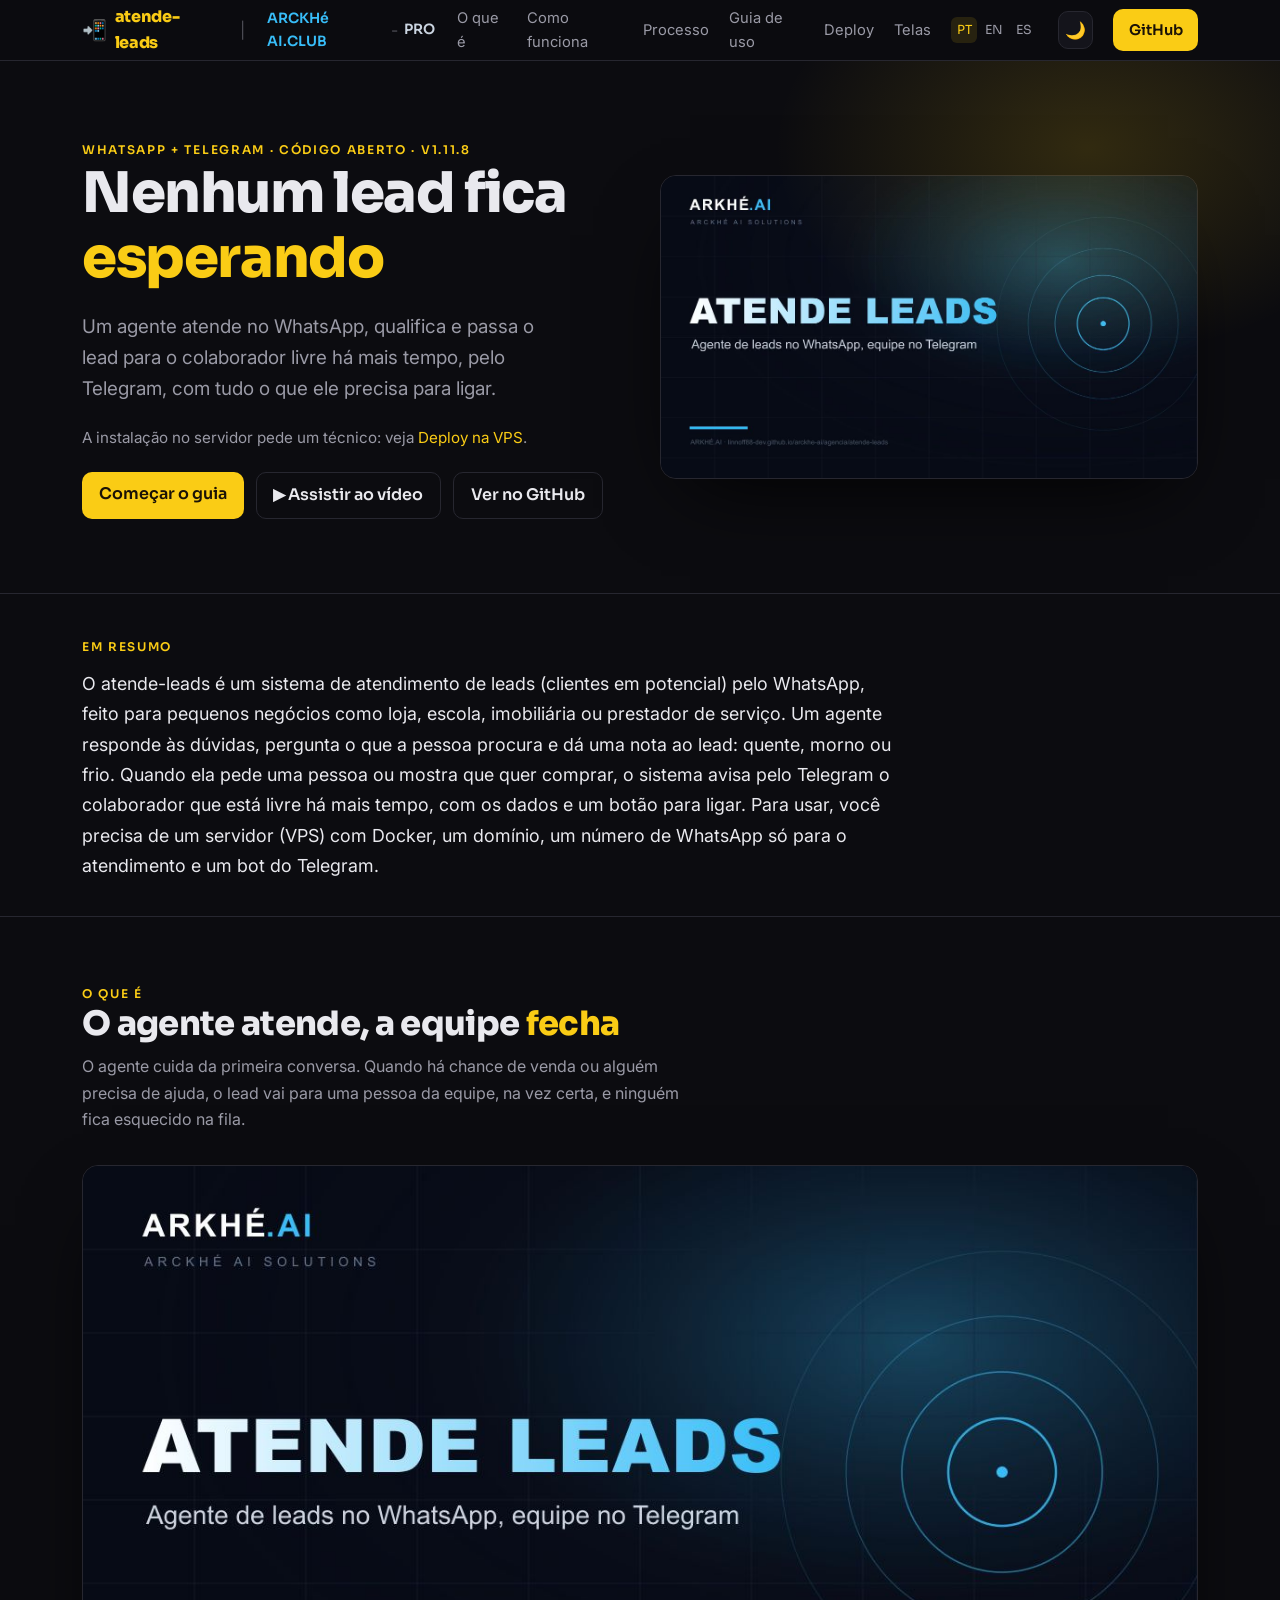
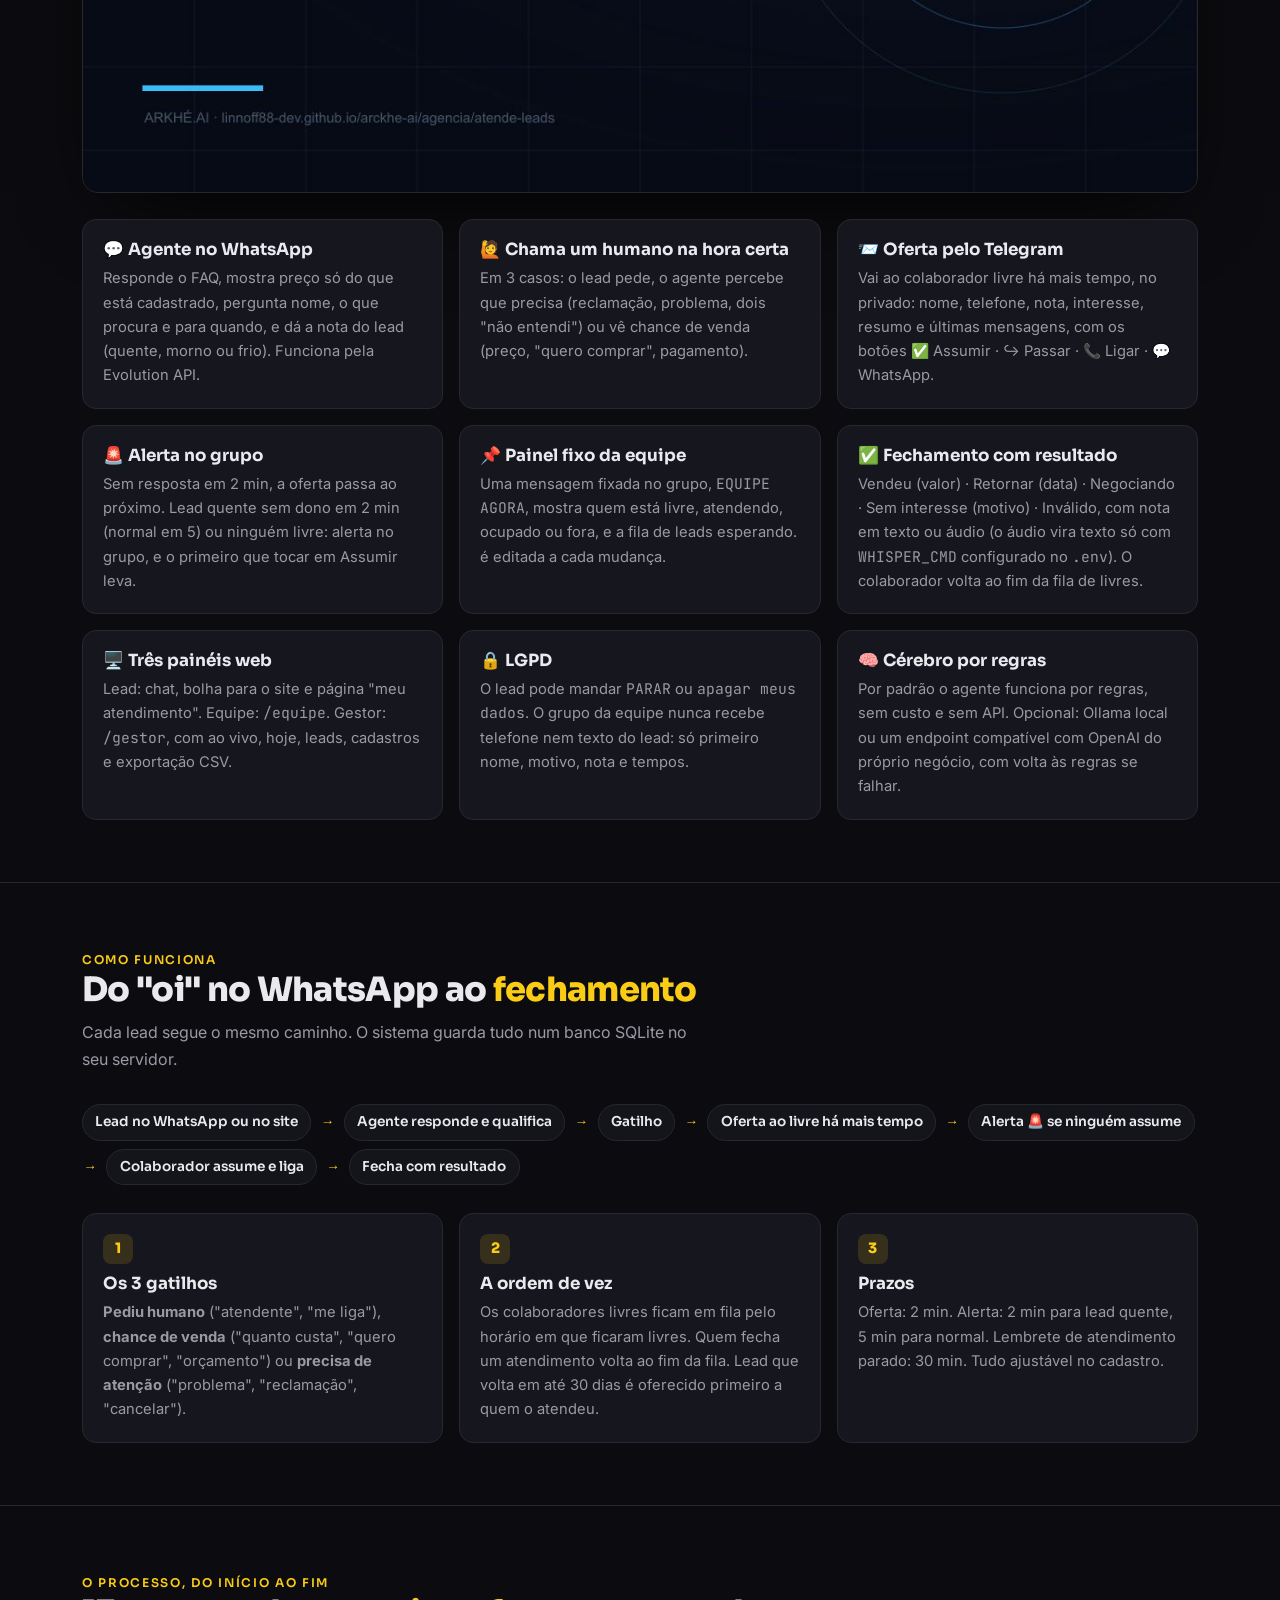
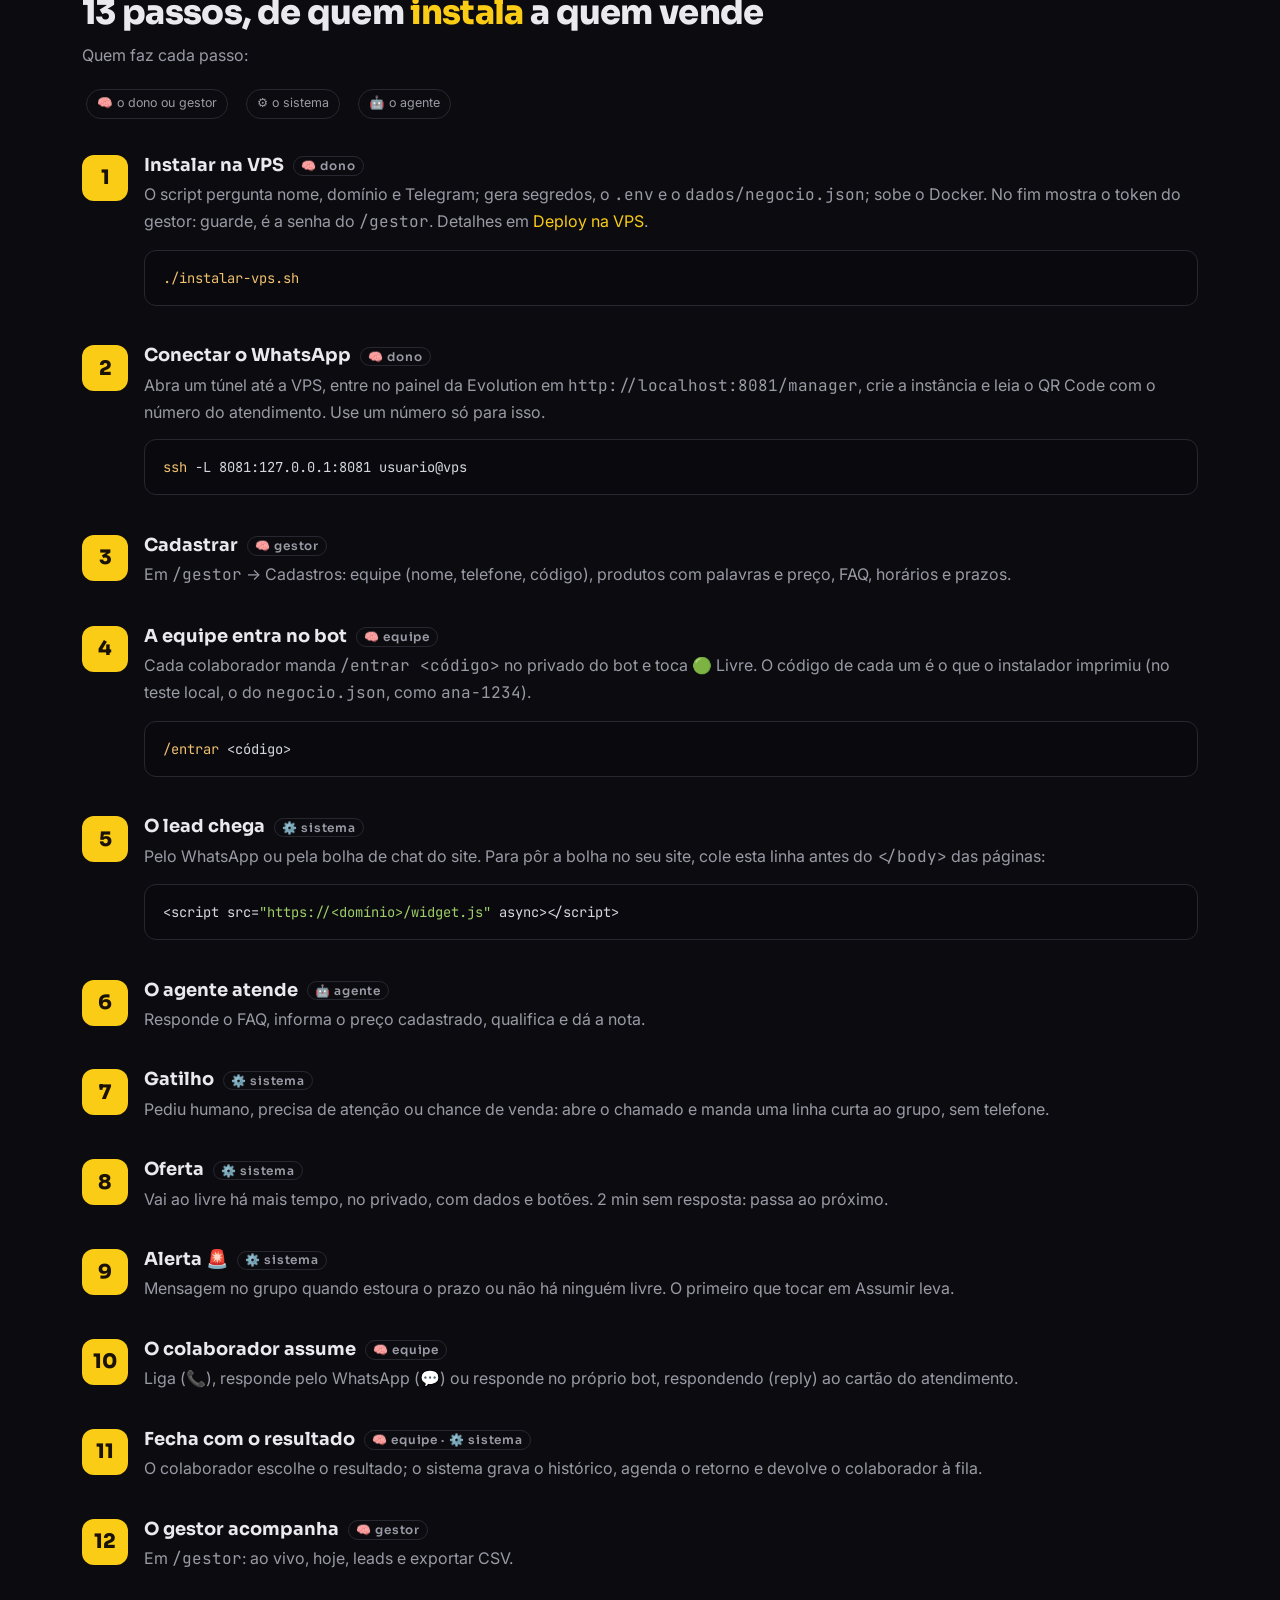
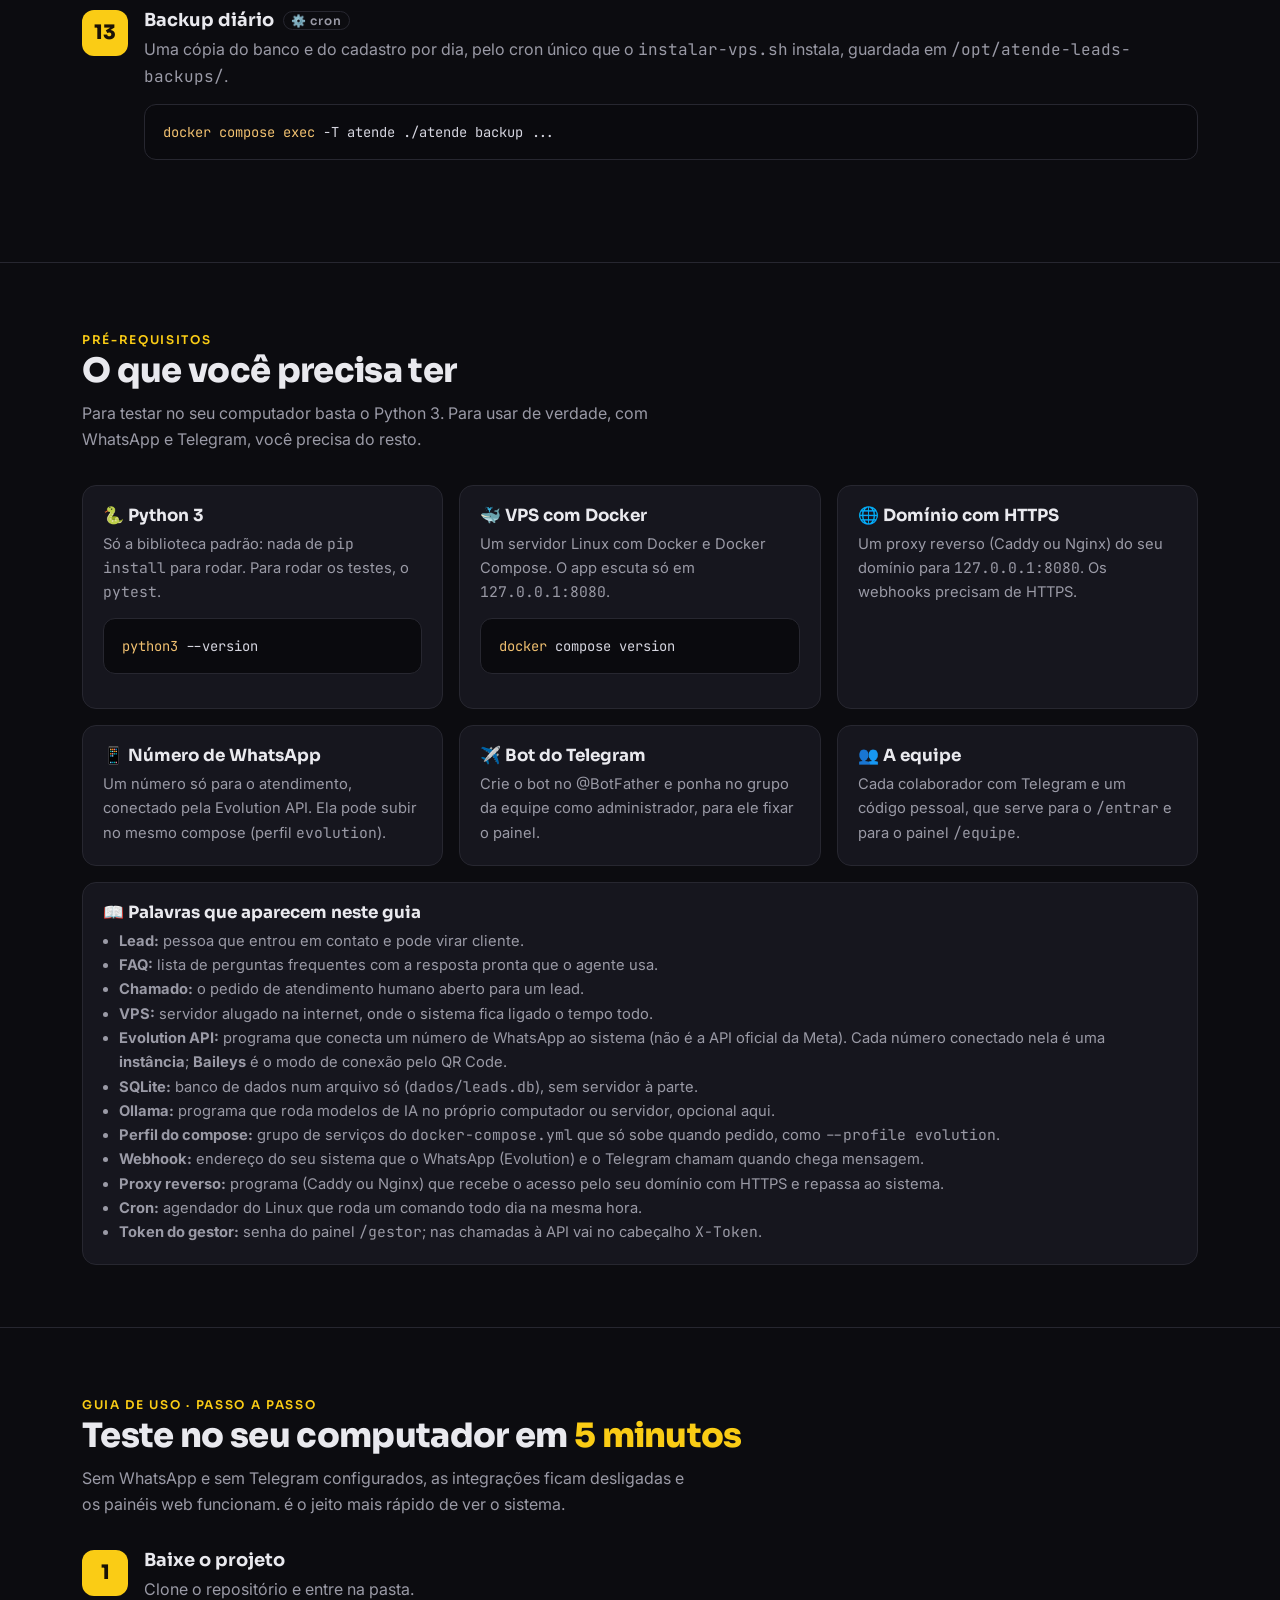
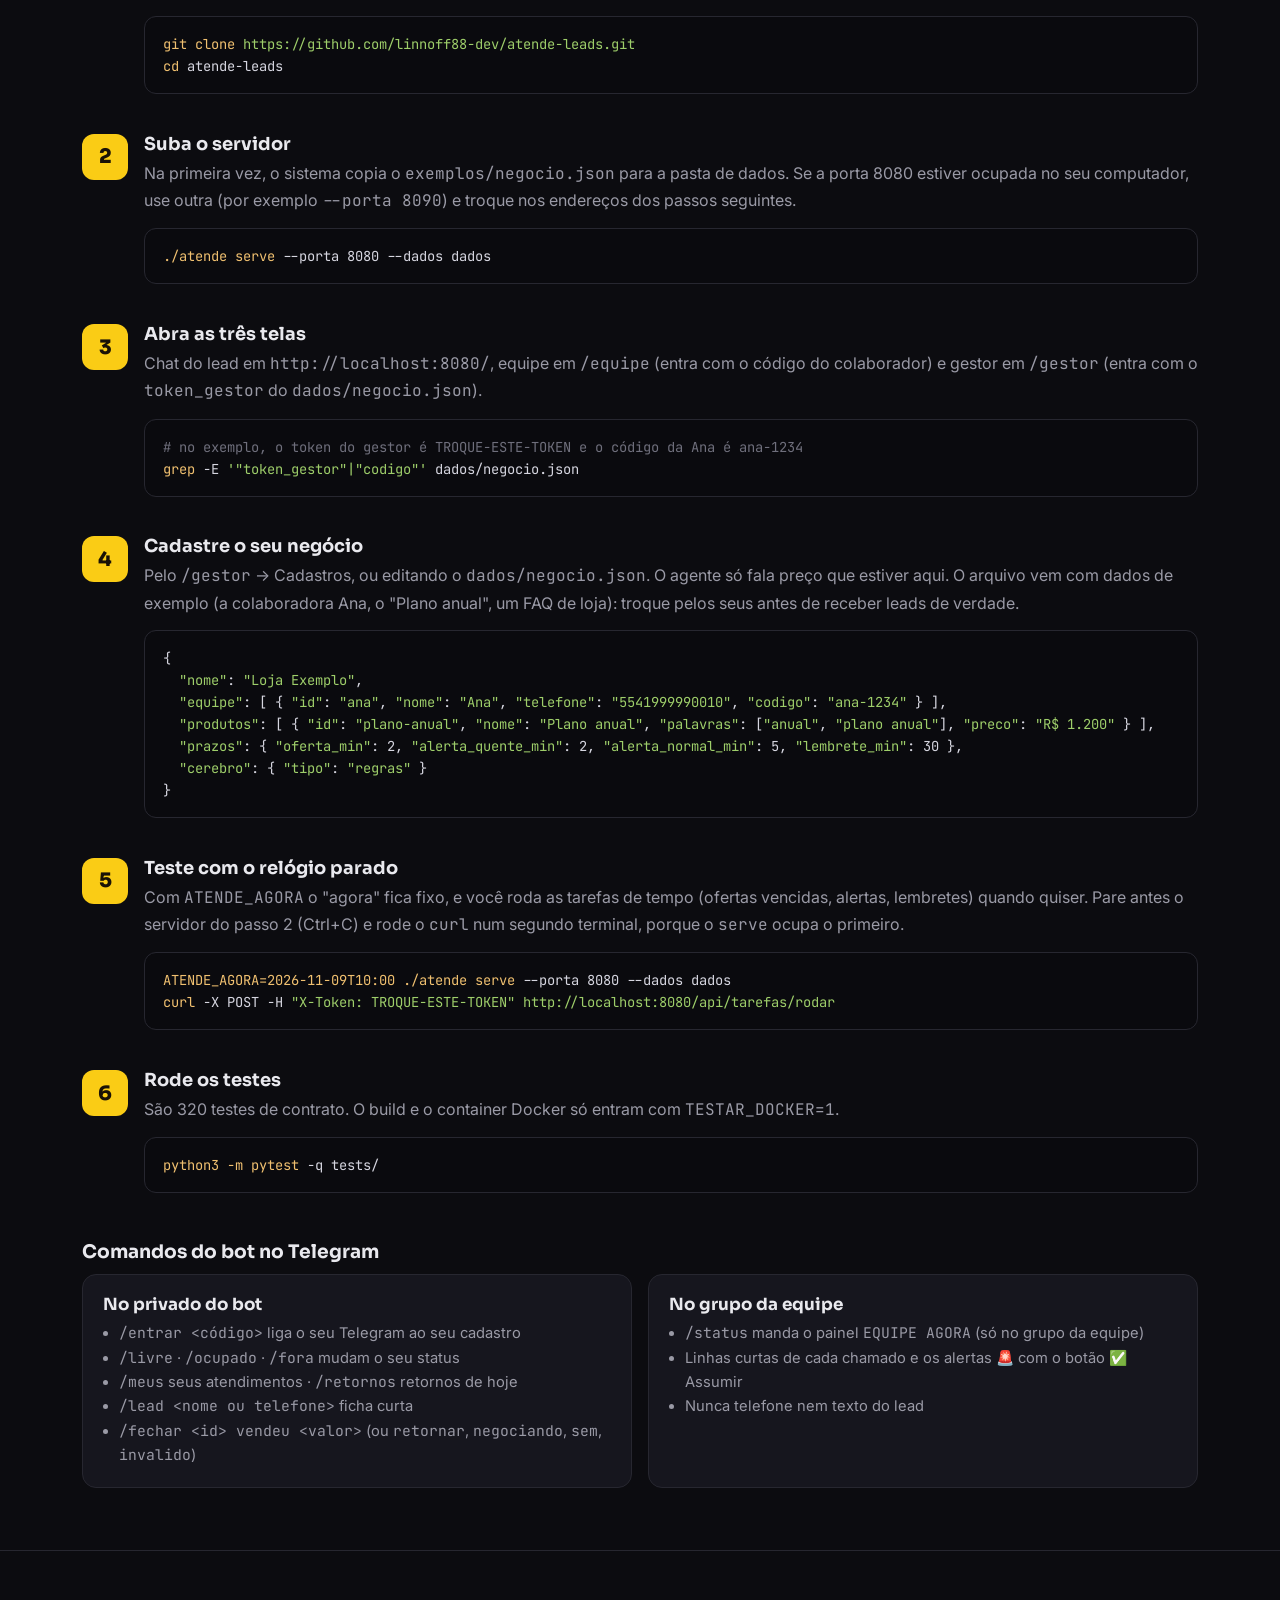
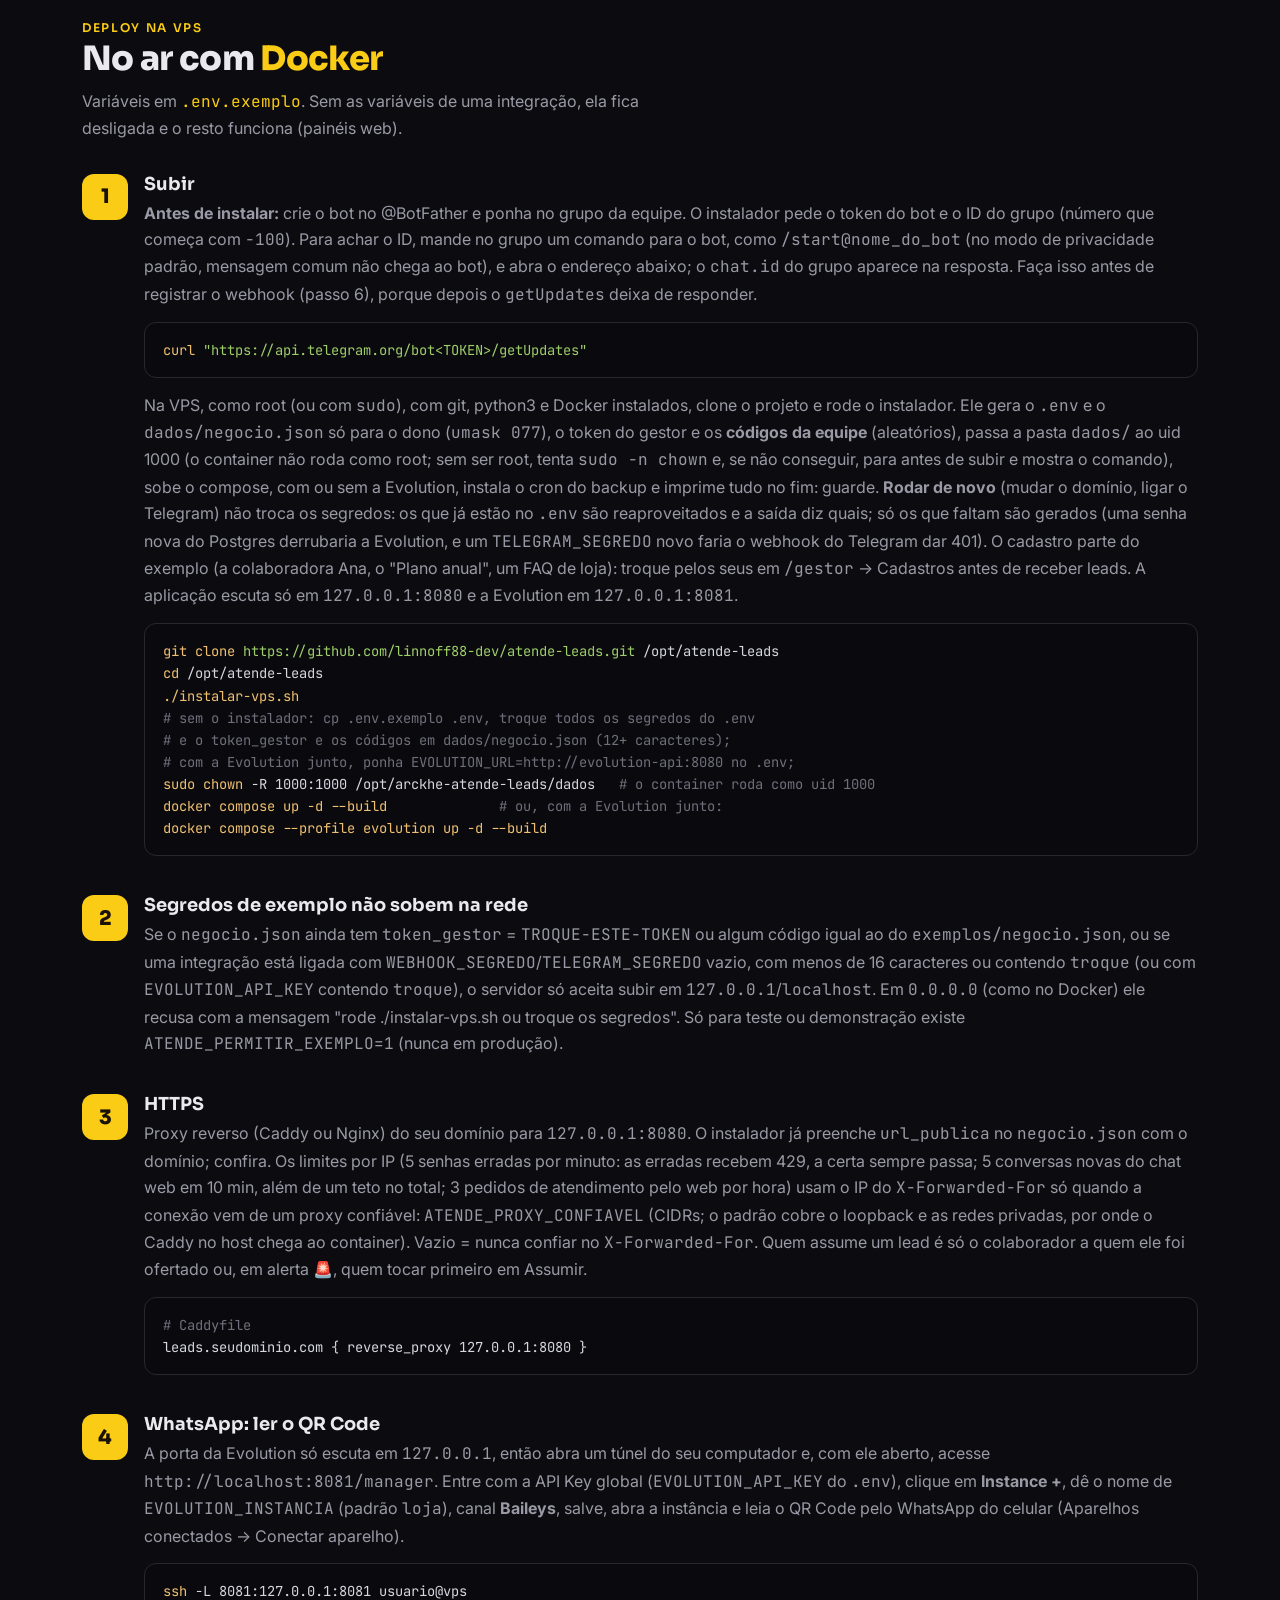
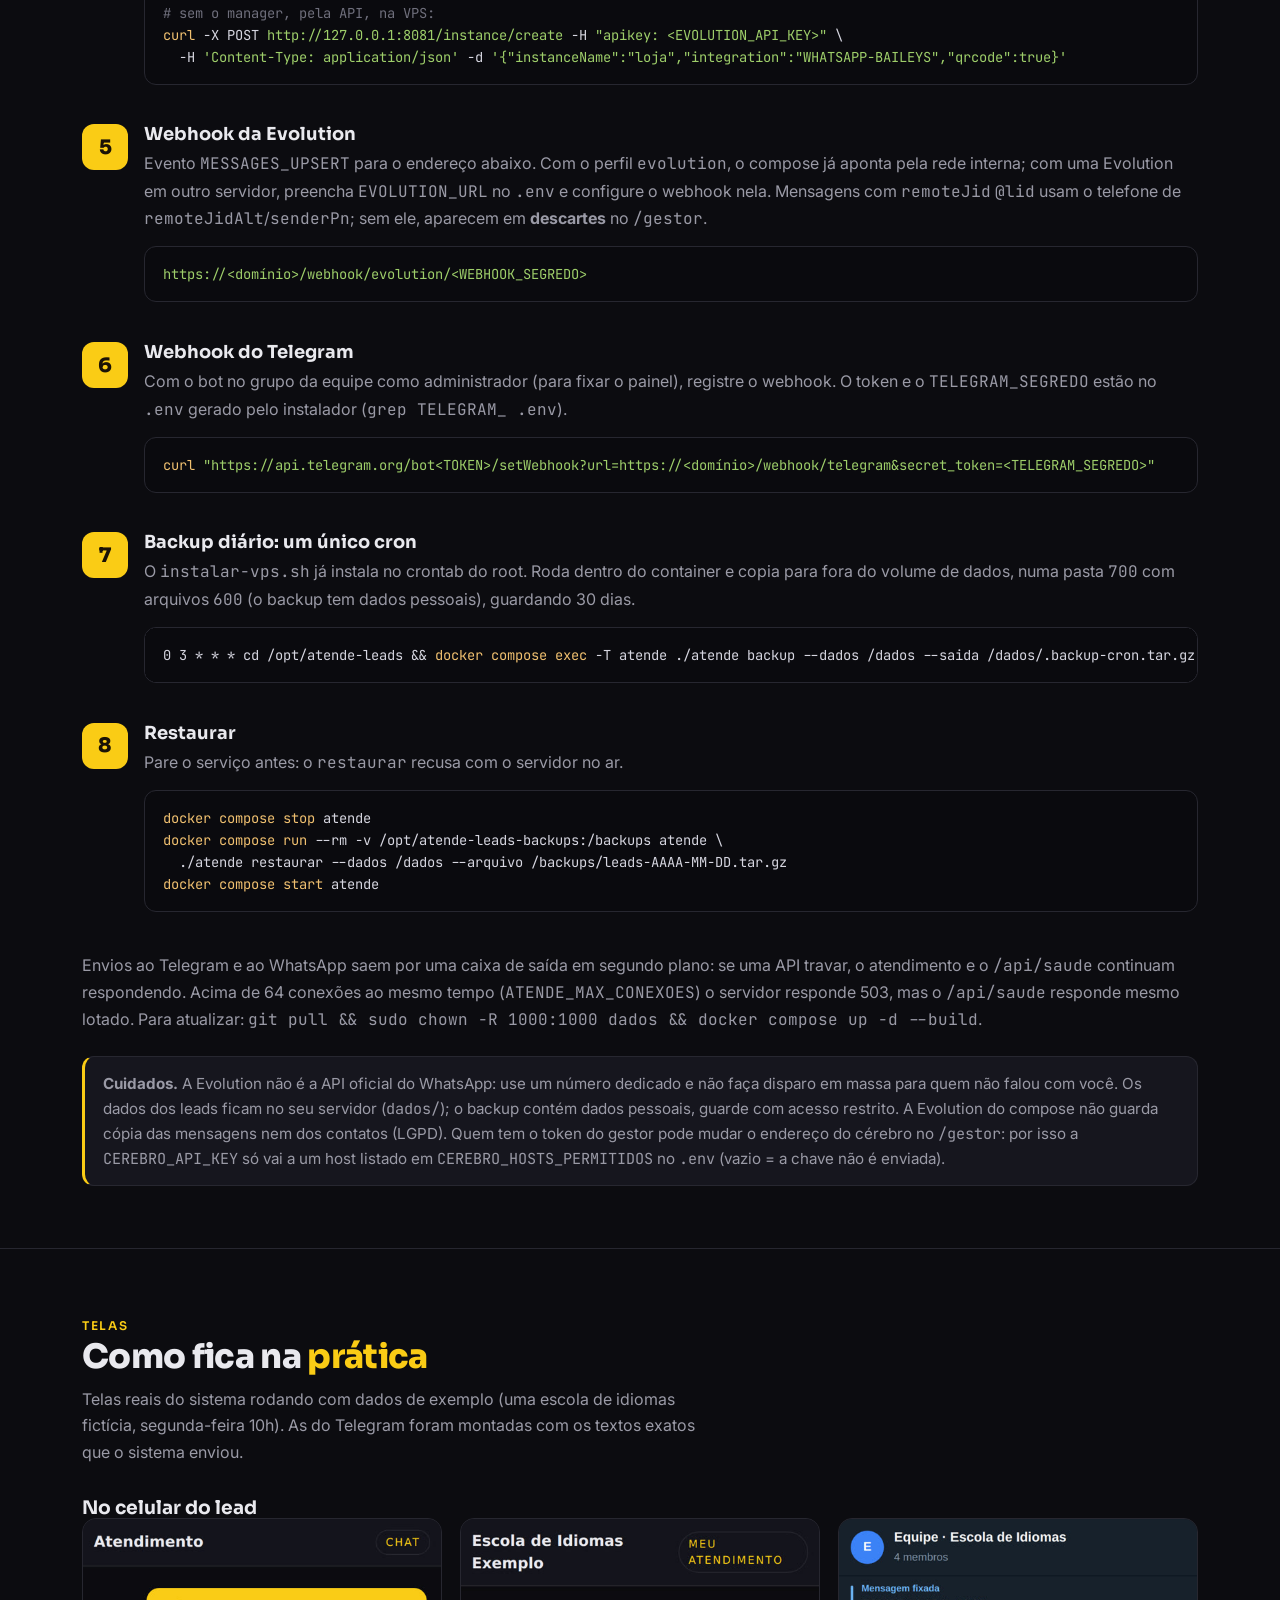
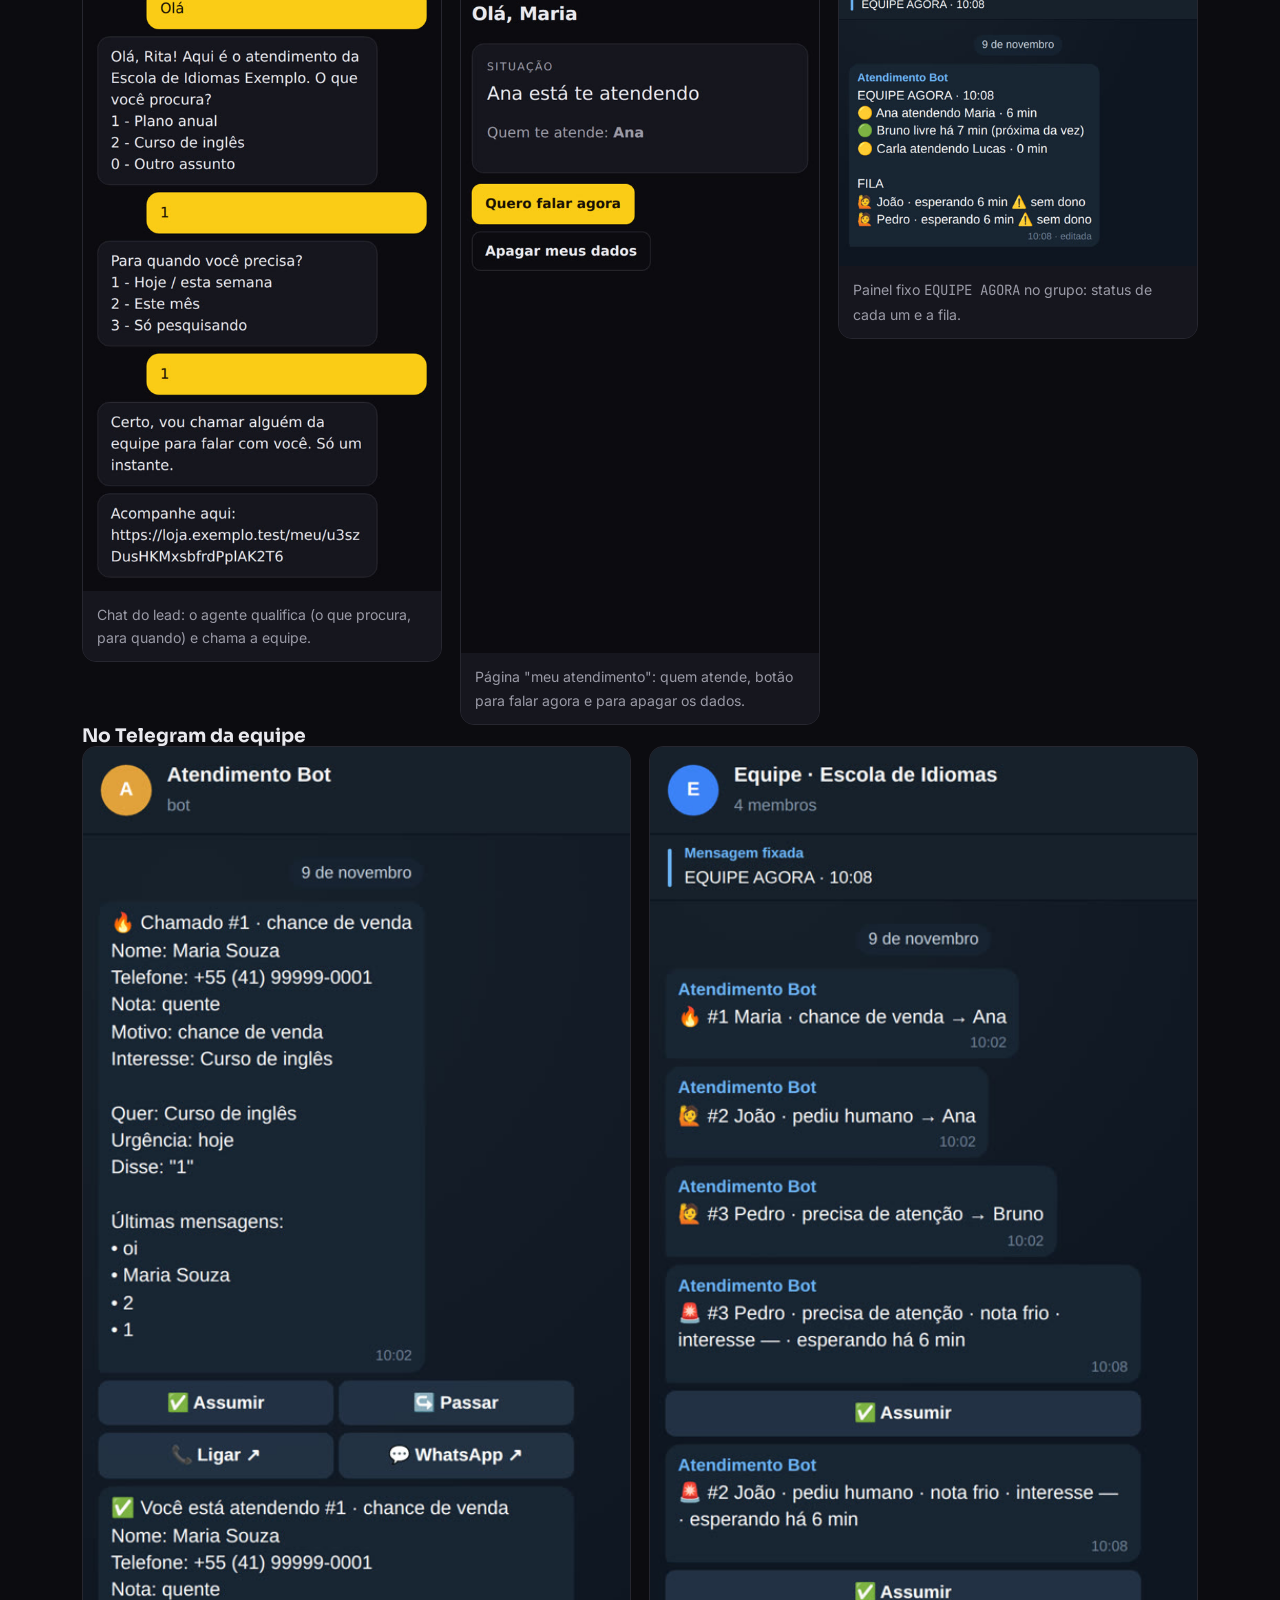
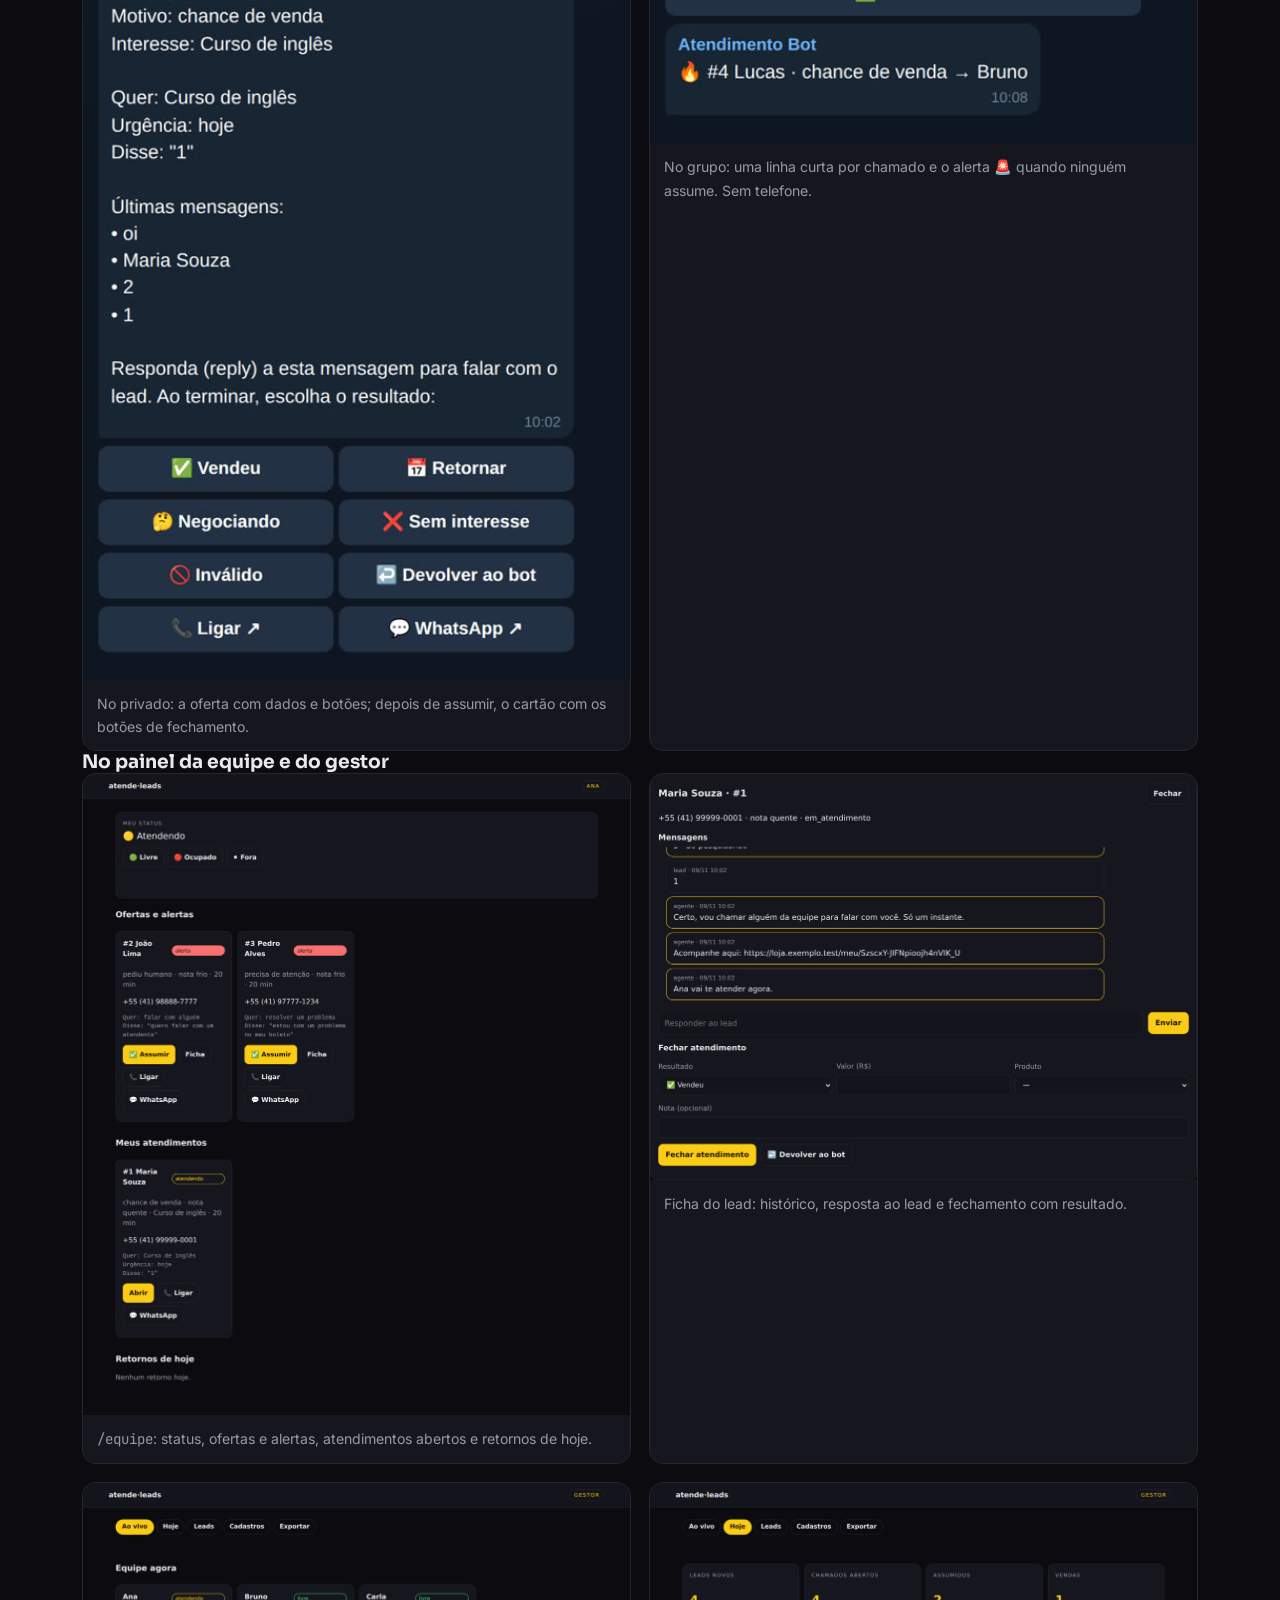
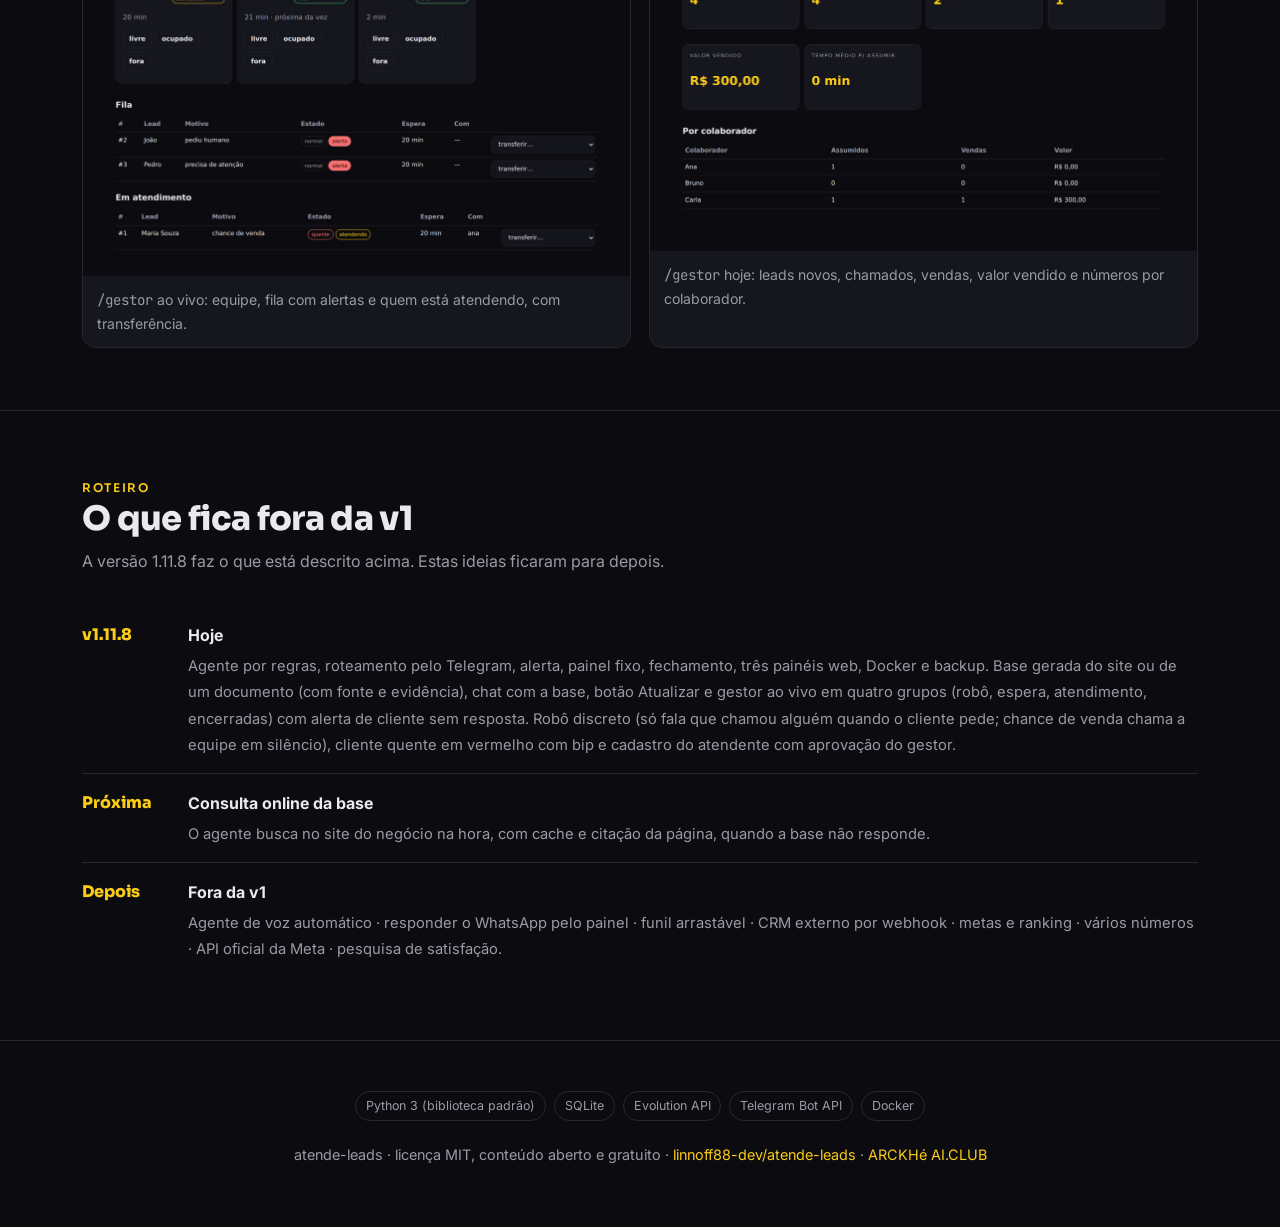
==== commit 48fe5bea: "feat: capa v2 + favicon ARCKHÉ" ====
--- a/guia/index.html
+++ b/guia/index.html
@@ -1,13 +1,14 @@
 <!DOCTYPE html>
 <html lang="pt-BR">
 <head>
+<link rel="icon" href="/capa/favicon.ico" type="image/x-icon">
 <meta charset="utf-8">
 <meta name="viewport" content="width=device-width, initial-scale=1">
 <title>atende-leads — o lead do WhatsApp na mão do colaborador livre</title>
 <meta name="description" content="Agente de leads no WhatsApp que responde, qualifica, dá nota e passa o lead ao colaborador livre há mais tempo pelo Telegram, com botões para assumir e ligar. Código aberto, Docker para VPS.">
-<link rel="alternate" hreflang="pt-BR" href="https://linnoff88-dev.github.io/atende-leads/guia/">
-<link rel="alternate" hreflang="en" href="https://linnoff88-dev.github.io/atende-leads/guia/en/">
-<link rel="alternate" hreflang="es" href="https://linnoff88-dev.github.io/atende-leads/guia/es/">
+<link rel="alternate" hreflang="pt-BR" href="https://linnoff88-dev.github.io/arckhe-atende-leads/guia/">
+<link rel="alternate" hreflang="en" href="https://linnoff88-dev.github.io/arckhe-atende-leads/guia/en/">
+<link rel="alternate" hreflang="es" href="https://linnoff88-dev.github.io/arckhe-atende-leads/guia/es/">
 <link rel="preconnect" href="https://fonts.googleapis.com">
 <link rel="preconnect" href="https://fonts.gstatic.com" crossorigin>
 <link href="https://fonts.googleapis.com/css2?family=Sora:wght@400;600;800&family=Inter:wght@400;500;600&family=JetBrains+Mono:wght@400;600&display=swap" rel="stylesheet">
@@ -356,7 +357,7 @@
 <section id="deploy"><div class="wrap">
   <span class="chip">Deploy na VPS</span>
   <h2>No ar com <span class="amb">Docker</span></h2>
-  <p class="sub">Variáveis em <a href="https://github.com/linnoff88-dev/atende-leads/blob/main/.env.exemplo" target="_blank" rel="noopener"><code>.env.exemplo</code></a>. Sem as variáveis de uma integração, ela fica desligada e o resto funciona (painéis web).</p>
+  <p class="sub">Variáveis em <a href="https://github.com/linnoff88-dev/arckhe-atende-leads/blob/main/.env.exemplo" target="_blank" rel="noopener"><code>.env.exemplo</code></a>. Sem as variáveis de uma integração, ela fica desligada e o resto funciona (painéis web).</p>
 
   <div class="step"><div class="b">1</div><div>
     <h3>Subir</h3>
@@ -369,7 +370,7 @@
 <span class="c"># sem o instalador: cp .env.exemplo .env, troque todos os segredos do .env</span>
 <span class="c"># e o token_gestor e os códigos em dados/negocio.json (12+ caracteres);</span>
 <span class="c"># com a Evolution junto, ponha EVOLUTION_URL=http://evolution-api:8080 no .env;</span>
-<span class="k">sudo chown</span> -R 1000:1000 /opt/atende-leads/dados   <span class="c"># o container roda como uid 1000</span>
+<span class="k">sudo chown</span> -R 1000:1000 /opt/arckhe-atende-leads/dados   <span class="c"># o container roda como uid 1000</span>
 <span class="k">docker compose up -d --build</span>              <span class="c"># ou, com a Evolution junto:</span>
 <span class="k">docker compose --profile evolution up -d --build</span></pre>
   </div></div>
@@ -404,7 +405,7 @@
   <div class="step"><div class="b">7</div><div>
     <h3>Backup diário: um único cron</h3>
     <p>O <code>instalar-vps.sh</code> já instala no crontab do root. Roda dentro do container e copia para fora do volume de dados, numa pasta <code>700</code> com arquivos <code>600</code> (o backup tem dados pessoais), guardando 30 dias.</p>
-<pre>0 3 * * * cd /opt/atende-leads &amp;&amp; <span class="k">docker compose exec</span> -T atende ./atende backup --dados /dados --saida /dados/.backup-cron.tar.gz &amp;&amp; install -d -m 700 /opt/atende-leads-backups &amp;&amp; f=/opt/atende-leads-backups/leads-$(date +\%F).tar.gz &amp;&amp; mv /opt/atende-leads/dados/.backup-cron.tar.gz $f &amp;&amp; chmod 600 $f &amp;&amp; find /opt/atende-leads-backups -name 'leads-*.tar.gz' -mtime +30 -delete <span class="c"># atende-leads-backup</span></pre>
+<pre>0 3 * * * cd /opt/atende-leads &amp;&amp; <span class="k">docker compose exec</span> -T atende ./atende backup --dados /dados --saida /dados/.backup-cron.tar.gz &amp;&amp; install -d -m 700 /opt/atende-leads-backups &amp;&amp; f=/opt/atende-leads-backups/leads-$(date +\%F).tar.gz &amp;&amp; mv /opt/arckhe-atende-leads/dados/.backup-cron.tar.gz $f &amp;&amp; chmod 600 $f &amp;&amp; find /opt/atende-leads-backups -name 'leads-*.tar.gz' -mtime +30 -delete <span class="c"># atende-leads-backup</span></pre>
   </div></div>
   <div class="step"><div class="b">8</div><div>
     <h3>Restaurar</h3>
